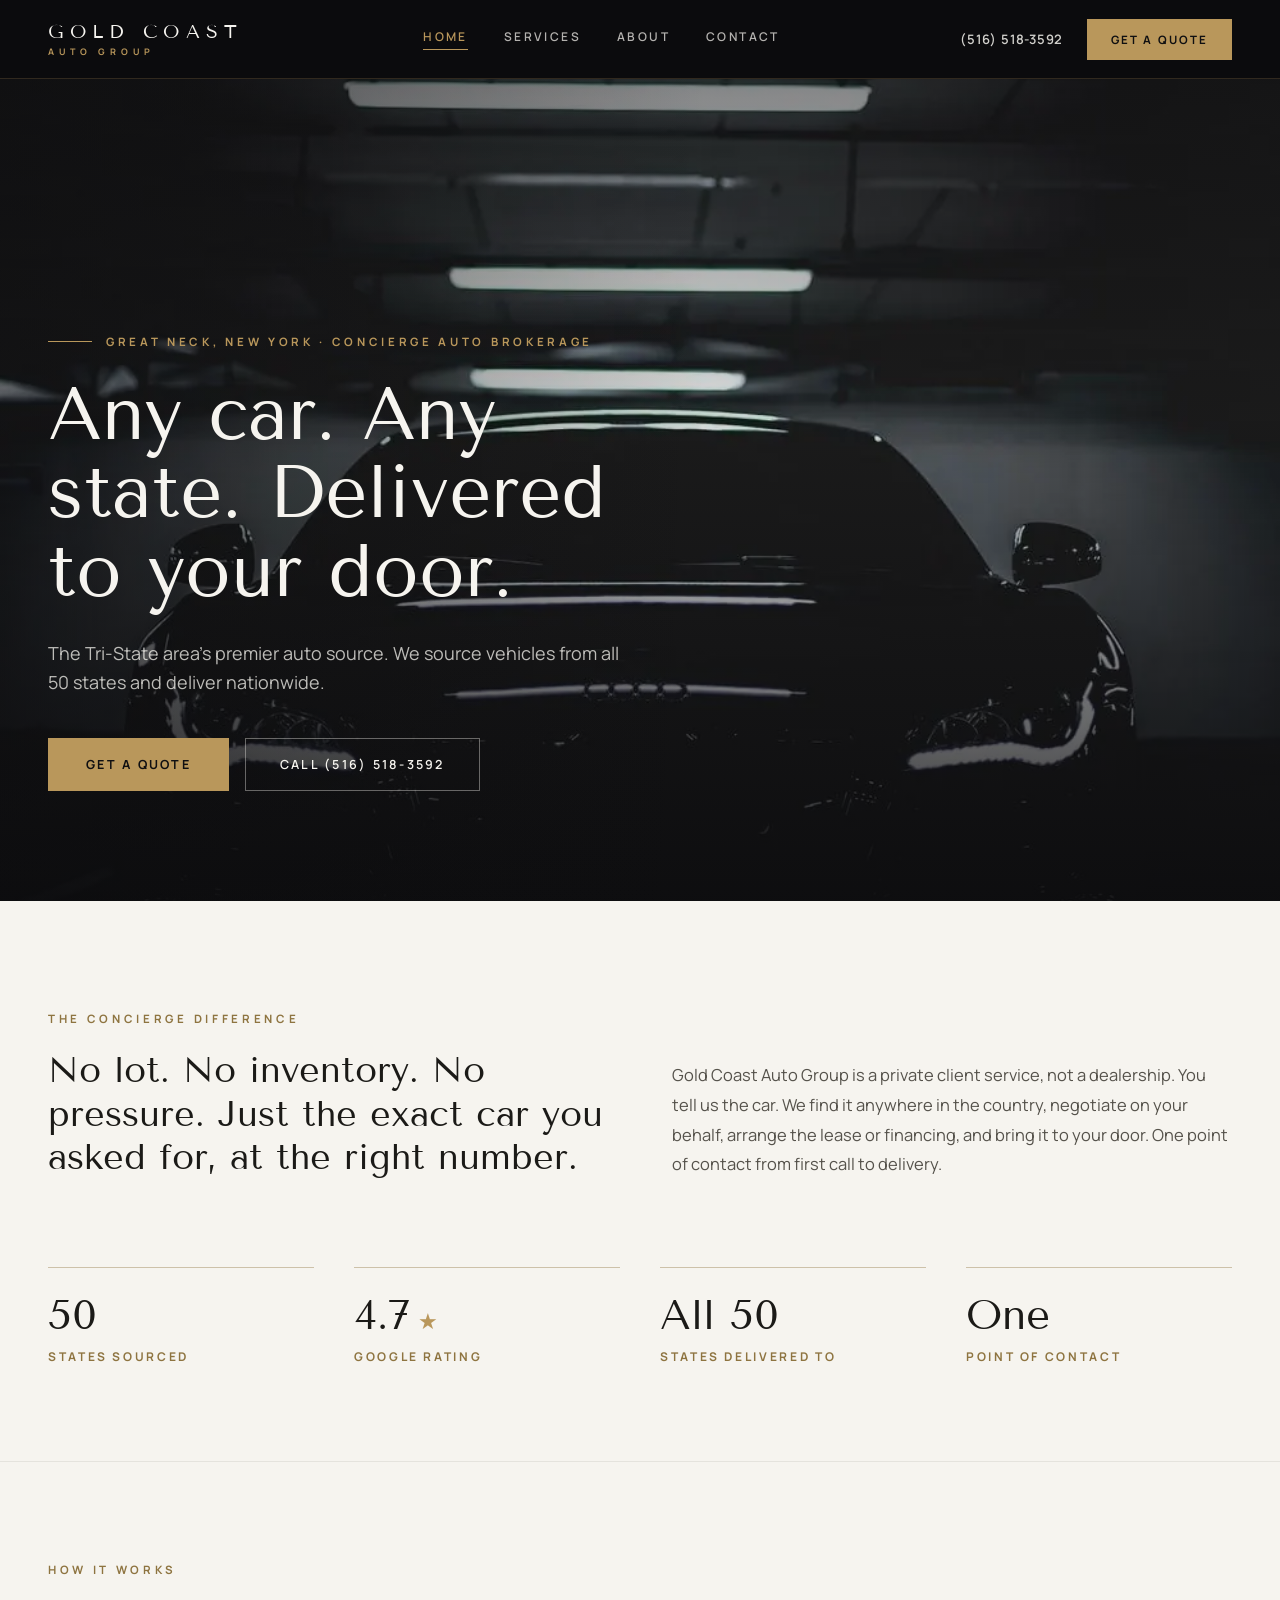
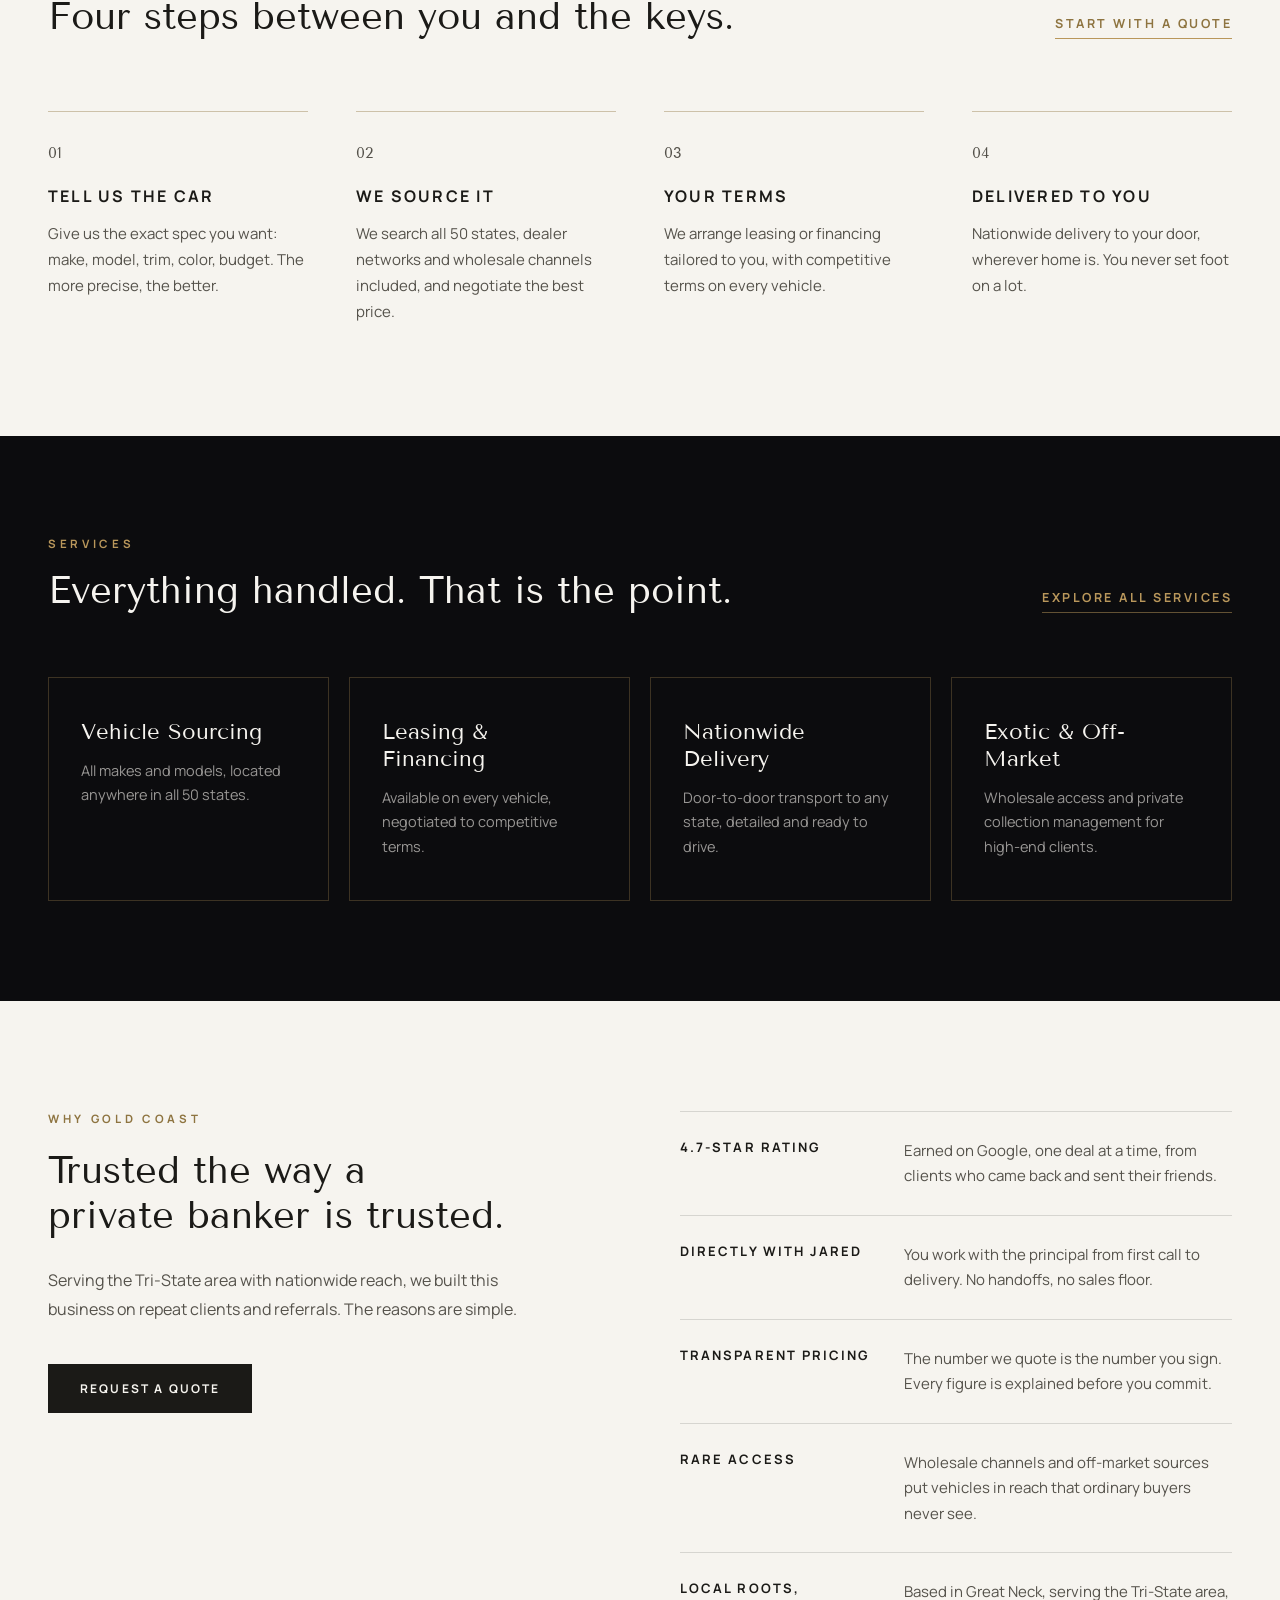
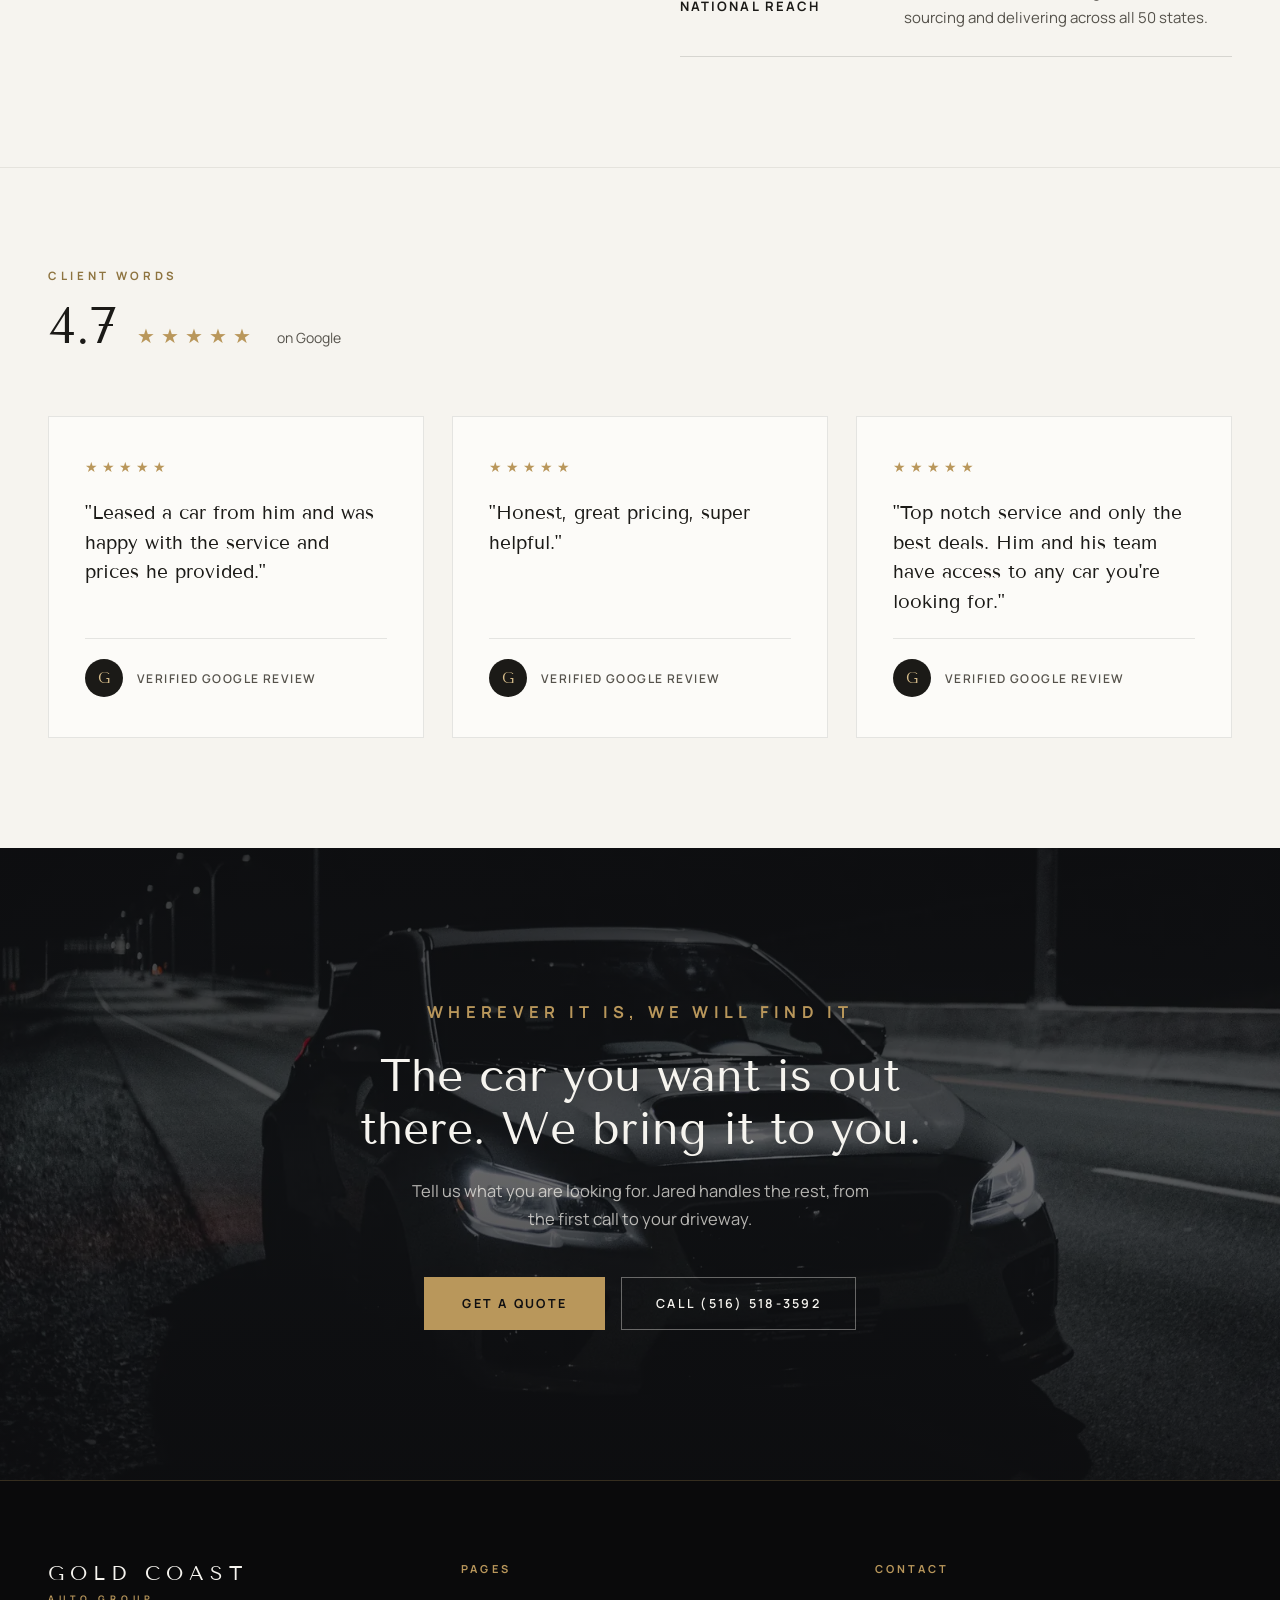
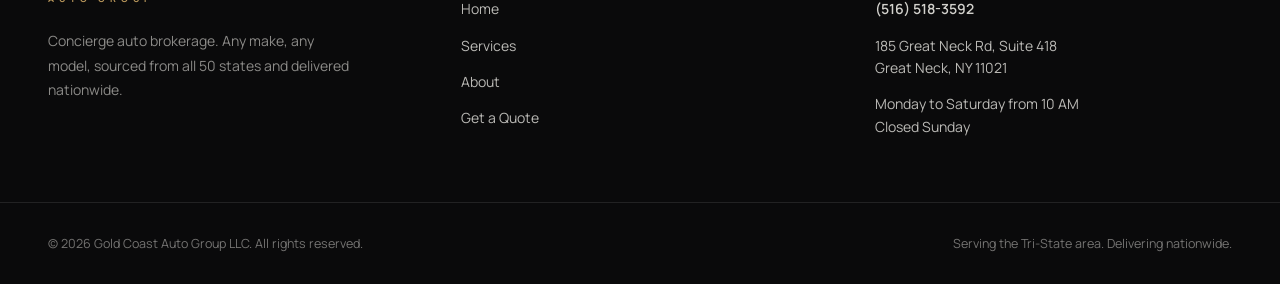
==== gold-coast-auto/index.html @ 28fbd380 "Add Gold Coast Auto Group website (static, four pages) Built from the Claude Design export: Home, Se" ====
<!DOCTYPE html>
<html lang="en">
<head>
<meta charset="utf-8">
<meta name="viewport" content="width=device-width, initial-scale=1">
<title>Gold Coast Auto Group | Concierge Auto Brokerage, Great Neck NY</title>
<meta name="description" content="Any car, any state, delivered to your door. Gold Coast Auto Group sources vehicles from all 50 states, arranges leasing or financing, and delivers nationwide. Based in Great Neck, NY.">
<link rel="canonical" href="https://goldcoastautogroup.com/">
<meta property="og:type" content="website">
<meta property="og:title" content="Gold Coast Auto Group | Concierge Auto Brokerage">
<meta property="og:description" content="Any car. Any state. Delivered to your door. Concierge auto brokerage based in Great Neck, NY.">
<meta property="og:image" content="https://goldcoastautogroup.com/images/og.jpg">
<meta name="theme-color" content="#0C0C0E">
<link rel="icon" href="favicon.svg" type="image/svg+xml">
<link rel="preconnect" href="https://fonts.googleapis.com">
<link rel="preconnect" href="https://fonts.gstatic.com" crossorigin>
<link href="https://fonts.googleapis.com/css2?family=Tenor+Sans&family=Manrope:wght@400;500;600;700;800&display=swap" rel="stylesheet">
<link rel="stylesheet" href="css/site.css">
<script type="application/ld+json">
{
  "@context": "https://schema.org",
  "@type": "AutoDealer",
  "name": "Gold Coast Auto Group",
  "description": "Concierge auto brokerage. Any make, any model, sourced from all 50 states and delivered nationwide.",
  "url": "https://goldcoastautogroup.com/",
  "telephone": "+1-516-518-3592",
  "address": { "@type": "PostalAddress", "streetAddress": "185 Great Neck Rd, Suite 418", "addressLocality": "Great Neck", "addressRegion": "NY", "postalCode": "11021", "addressCountry": "US" },
  "openingHoursSpecification": [{ "@type": "OpeningHoursSpecification", "dayOfWeek": ["Monday","Tuesday","Wednesday","Thursday","Friday","Saturday"], "opens": "10:00", "closes": "18:00" }],
  "areaServed": "United States",
  "founder": { "@type": "Person", "name": "Jared Hakimian", "jobTitle": "President" }
}
</script>
</head>
<body>

<header class="site-header">
  <div class="wrap">
    <a href="index.html" class="brand" aria-label="Gold Coast Auto Group, home">
      <span class="brand-name">GOLD COAST</span>
      <span class="brand-sub">AUTO GROUP</span>
    </a>
    <nav class="nav" aria-label="Main">
      <a href="index.html" aria-current="page">Home</a>
      <a href="services.html">Services</a>
      <a href="about.html">About</a>
      <a href="contact.html">Contact</a>
      <a href="tel:+15165183592" class="nav-extra">Call (516) 518-3592</a>
      <a href="contact.html#quote" class="nav-extra">Get a Quote</a>
    </nav>
    <div class="header-cta">
      <a href="tel:+15165183592" class="header-phone">(516) 518-3592</a>
      <a href="contact.html#quote" class="header-btn">Get a Quote</a>
      <button class="menu-btn" aria-label="Menu" aria-expanded="false"><span></span></button>
    </div>
  </div>
</header>

<main>

<section class="hero">
  <picture>
    <source type="image/webp" srcset="images/hero-audi-1600.webp">
    <img class="hero-img" src="images/hero-audi-1600.jpg" alt="Black Audi in a dark garage" fetchpriority="high">
  </picture>
  <div class="hero-shade-v"></div>
  <div class="hero-shade-h"></div>
  <div class="wrap">
    <div class="eyebrow-rule"><span>Great Neck, New York<span class="sm-hide"> · Concierge Auto Brokerage</span></span></div>
    <h1>Any car. Any state. Delivered to your door.</h1>
    <p>The Tri-State area's premier auto source. We source vehicles from all 50 states and deliver nationwide.</p>
    <div class="btn-row">
      <a href="contact.html#quote" class="btn btn-gold">Get a Quote</a>
      <a href="tel:+15165183592" class="btn btn-ghost">Call (516) 518-3592</a>
    </div>
  </div>
</section>

<section class="section-cream intro">
  <div class="wrap">
    <div class="intro-grid">
      <div>
        <p class="eyebrow on-cream">The Concierge Difference</p>
        <h2>No lot. No inventory. No pressure. Just the exact car you asked for, at the right number.</h2>
      </div>
      <p class="lead">Gold Coast Auto Group is a private client service, not a dealership. You tell us the car. We find it anywhere in the country, negotiate on your behalf, arrange the lease or financing, and bring it to your door. One point of contact from first call to delivery.</p>
    </div>
    <div class="stats">
      <div class="stat"><p class="stat-n">50</p><p class="stat-l">States Sourced</p></div>
      <div class="stat"><p class="stat-n">4.7<span class="star"> ★</span></p><p class="stat-l">Google Rating</p></div>
      <div class="stat"><p class="stat-n">All 50</p><p class="stat-l">States Delivered To</p></div>
      <div class="stat"><p class="stat-n">One</p><p class="stat-l">Point of Contact</p></div>
    </div>
  </div>
</section>

<section class="section-cream how">
  <div class="wrap">
    <div class="sec-head">
      <div>
        <p class="eyebrow on-cream">How It Works</p>
        <h2 class="h2 on-cream">Four steps between you and the keys.</h2>
      </div>
      <a href="contact.html#quote" class="link-line on-cream">Start with a quote</a>
    </div>
    <div class="steps">
      <div class="step"><p class="step-n">01</p><h3>Tell us the car</h3><p>Give us the exact spec you want: make, model, trim, color, budget. The more precise, the better.</p></div>
      <div class="step"><p class="step-n">02</p><h3>We source it</h3><p>We search all 50 states, dealer networks and wholesale channels included, and negotiate the best price.</p></div>
      <div class="step"><p class="step-n">03</p><h3>Your terms</h3><p>We arrange leasing or financing tailored to you, with competitive terms on every vehicle.</p></div>
      <div class="step"><p class="step-n">04</p><h3>Delivered to you</h3><p>Nationwide delivery to your door, wherever home is. You never set foot on a lot.</p></div>
    </div>
  </div>
</section>

<section class="section-dark strip">
  <div class="wrap">
    <div class="sec-head">
      <div>
        <p class="eyebrow on-dark">Services</p>
        <h2 class="h2 on-dark">Everything handled. That is the point.</h2>
      </div>
      <a href="services.html" class="link-line on-dark">Explore all services</a>
    </div>
    <div class="strip-grid">
      <a href="services.html#sourcing" class="strip-card"><h3>Vehicle Sourcing</h3><p>All makes and models, located anywhere in all 50 states.</p></a>
      <a href="services.html#financing" class="strip-card"><h3>Leasing &amp; Financing</h3><p>Available on every vehicle, negotiated to competitive terms.</p></a>
      <a href="services.html#delivery" class="strip-card"><h3>Nationwide Delivery</h3><p>Door-to-door transport to any state, detailed and ready to drive.</p></a>
      <a href="services.html#exotic" class="strip-card"><h3>Exotic &amp; Off-Market</h3><p>Wholesale access and private collection management for high-end clients.</p></a>
    </div>
  </div>
</section>

<section class="section-cream why">
  <div class="wrap">
    <div class="why-grid">
      <div>
        <p class="eyebrow on-cream">Why Gold Coast</p>
        <h2>Trusted the way a private banker is trusted.</h2>
        <p class="lead">Serving the Tri-State area with nationwide reach, we built this business on repeat clients and referrals. The reasons are simple.</p>
        <a href="contact.html#quote" class="btn btn-ink">Request a Quote</a>
      </div>
      <div>
        <div class="why-row"><h3>4.7-Star Rating</h3><p>Earned on Google, one deal at a time, from clients who came back and sent their friends.</p></div>
        <div class="why-row"><h3>Directly with Jared</h3><p>You work with the principal from first call to delivery. No handoffs, no sales floor.</p></div>
        <div class="why-row"><h3>Transparent Pricing</h3><p>The number we quote is the number you sign. Every figure is explained before you commit.</p></div>
        <div class="why-row"><h3>Rare Access</h3><p>Wholesale channels and off-market sources put vehicles in reach that ordinary buyers never see.</p></div>
        <div class="why-row"><h3>Local Roots, National Reach</h3><p>Based in Great Neck, serving the Tri-State area, sourcing and delivering across all 50 states.</p></div>
      </div>
    </div>
  </div>
</section>

<section class="section-cream reviews">
  <div class="wrap">
    <div class="sec-head">
      <div>
        <p class="eyebrow on-cream">Client Words</p>
        <div class="rating">
          <h2>4.7</h2>
          <span class="stars" aria-label="4.7 out of 5 stars">★★★★<span class="part">★</span></span>
          <span class="on">on Google</span>
        </div>
      </div>
      <a href="#" class="link-line on-cream" data-google-reviews hidden>See our Google reviews</a>
    </div>
    <div class="review-grid">
      <div class="review"><span class="stars">★★★★★</span><blockquote>"Leased a car from him and was happy with the service and prices he provided."</blockquote><div class="review-by"><span class="review-g">G</span><span class="review-src">Verified Google review</span></div></div>
      <div class="review"><span class="stars">★★★★★</span><blockquote>"Honest, great pricing, super helpful."</blockquote><div class="review-by"><span class="review-g">G</span><span class="review-src">Verified Google review</span></div></div>
      <div class="review"><span class="stars">★★★★★</span><blockquote>"Top notch service and only the best deals. Him and his team have access to any car you're looking for."</blockquote><div class="review-by"><span class="review-g">G</span><span class="review-src">Verified Google review</span></div></div>
    </div>
  </div>
</section>

<section class="cta-band">
  <picture>
    <source type="image/webp" media="(max-width: 760px)" srcset="images/highway-night-900.webp">
    <source type="image/webp" srcset="images/highway-night-1600.webp">
    <img src="images/highway-night-1600.jpg" alt="" loading="lazy" style="object-position:center 58%">
  </picture>
  <div class="shade"></div>
  <div class="wrap">
    <p class="eyebrow on-dark">Wherever It Is, We Will Find It</p>
    <h2>The car you want is out there. We bring it to you.</h2>
    <p>Tell us what you are looking for. Jared handles the rest, from the first call to your driveway.</p>
    <div class="btn-row">
      <a href="contact.html#quote" class="btn btn-gold">Get a Quote</a>
      <a href="tel:+15165183592" class="btn btn-ghost">Call (516) 518-3592</a>
    </div>
  </div>
</section>

</main>

<footer class="site-footer">
  <div class="wrap footer-grid">
    <div class="footer-brand">
      <p class="brand-name">GOLD COAST</p>
      <p class="brand-sub">AUTO GROUP</p>
      <p class="blurb">Concierge auto brokerage. Any make, any model, sourced from all 50 states and delivered nationwide.</p>
    </div>
    <div>
      <p class="footer-h">Pages</p>
      <div class="footer-col"><a href="index.html">Home</a><a href="services.html">Services</a><a href="about.html">About</a><a href="contact.html">Get a Quote</a></div>
    </div>
    <div>
      <p class="footer-h">Contact</p>
      <div class="footer-col">
        <a href="tel:+15165183592" class="phone">(516) 518-3592</a>
        <span>185 Great Neck Rd, Suite 418<br>Great Neck, NY 11021</span>
        <span>Monday to Saturday from 10 AM<br>Closed Sunday</span>
      </div>
    </div>
    <div data-social-col hidden>
      <p class="footer-h">Follow</p>
      <div class="social">
        <a href="#" data-instagram aria-label="Instagram"><svg width="17" height="17" viewBox="0 0 24 24" fill="none" stroke="currentColor" stroke-width="1.6"><rect x="3" y="3" width="18" height="18" rx="5"></rect><circle cx="12" cy="12" r="4.2"></circle><circle cx="17.4" cy="6.6" r="1.1" fill="currentColor" stroke="none"></circle></svg></a>
        <a href="#" data-facebook aria-label="Facebook">f</a>
      </div>
    </div>
  </div>
  <div class="wrap footer-bottom">
    <span>© 2026 Gold Coast Auto Group LLC. All rights reserved.</span>
    <span>Serving the Tri-State area. Delivering nationwide.</span>
  </div>
</footer>

<script src="js/site.js"></script>
</body>
</html>
---- gold-coast-auto/css/site.css ----
/* Gold Coast Auto Group — shared styles
   Values are copied from the Claude Design export; mobile rules are additions. */

:root {
  --bg: #0C0C0E;
  --bg-2: #101013;
  --bg-footer: #0A0A0B;
  --bg-card-dark: #141418;
  --cream: #F6F4EF;
  --card: #FCFBF8;
  --ink: #1B1A17;
  --muted: #55524B;
  --gold: #B9975B;
  --gold-light: #D6BC8A;
  --gold-dark: #8E7440;
  --gold-hover: #C9AA6E;
  --btn-ink: #0F0F11;
  --serif: 'Tenor Sans', serif;
  --sans: 'Manrope', sans-serif;
  --gutter: 48px;
  --header-h: 78px;
}

html, body { margin: 0; padding: 0; background: var(--bg); }
body { font-family: var(--sans); color: var(--ink); -webkit-font-smoothing: antialiased; }
a { color: var(--gold); text-decoration: none; }
a:hover { color: var(--gold-light); }
::selection { background: var(--gold); color: var(--bg); }
img { display: block; }
h1, h2, h3, p { margin: 0; }
.serif { font-family: var(--serif); font-weight: 400; }

.wrap { max-width: 1400px; margin: 0 auto; padding-left: var(--gutter); padding-right: var(--gutter); }

/* ---------- Buttons ---------- */
.btn { display: inline-block; font-size: 12.5px; font-weight: 700; letter-spacing: 0.18em; text-transform: uppercase; padding: 18px 38px; transition: background .2s, color .2s, border-color .2s; }
.btn-gold { background: var(--gold); color: var(--btn-ink); }
.btn-gold:hover { background: var(--gold-hover); color: var(--btn-ink); }
.btn-ghost { border: 1px solid rgba(246,244,239,0.38); color: var(--cream); font-weight: 600; padding: 17px 34px; }
.btn-ghost:hover { border-color: var(--gold); color: var(--gold-light); }
.btn-ink { background: var(--ink); color: var(--cream); font-size: 12px; padding: 16px 32px; }
.btn-ink:hover { background: var(--gold); color: var(--btn-ink); }
.btn-ghost-dark { border: 1px solid rgba(27,26,23,0.3); color: var(--ink); font-weight: 600; font-size: 12px; padding: 15px 28px; }
.btn-ghost-dark:hover { border-color: var(--gold); color: var(--gold-dark); }
.btn-row { display: flex; gap: 16px; flex-wrap: wrap; align-items: center; }

.link-line { font-size: 12.5px; font-weight: 700; letter-spacing: 0.2em; text-transform: uppercase; padding-bottom: 6px; border-bottom: 1px solid var(--gold); }
.link-line.on-cream { color: var(--gold-dark); }
.link-line.on-cream:hover { color: var(--gold); }
.link-line.on-dark { color: var(--gold); border-bottom-color: rgba(185,151,91,0.5); }
.link-line.on-dark:hover { color: var(--gold-light); }

.eyebrow { font-size: 11.5px; font-weight: 700; letter-spacing: 0.32em; text-transform: uppercase; margin: 0 0 18px; }
.eyebrow.on-cream { color: var(--gold-dark); }
.eyebrow.on-dark { color: var(--gold); }
.eyebrow-rule { display: flex; align-items: center; gap: 14px; }
.eyebrow-rule::before { content: ""; display: inline-block; flex-shrink: 0; width: 44px; height: 1px; background: var(--gold); }

/* ---------- Header ---------- */
.site-header { position: sticky; top: 0; z-index: 50; background: rgba(12,12,14,0.82); backdrop-filter: blur(14px); -webkit-backdrop-filter: blur(14px); border-bottom: 1px solid rgba(185,151,91,0.22); }
.site-header .wrap { padding-top: 14px; padding-bottom: 14px; min-height: 50px; display: flex; align-items: center; justify-content: space-between; gap: 32px; flex-wrap: wrap; }
.brand { display: flex; flex-direction: column; line-height: 1; }
.brand-name { font-family: var(--serif); font-size: 19px; letter-spacing: 0.32em; color: var(--cream); }
.brand-sub { font-size: 9px; letter-spacing: 0.54em; color: var(--gold); margin-top: 6px; font-weight: 700; }
.nav { display: flex; gap: 36px; align-items: center; }
.nav a { font-size: 12px; font-weight: 600; letter-spacing: 0.2em; text-transform: uppercase; color: rgba(246,244,239,0.72); padding-bottom: 4px; border-bottom: 1px solid transparent; }
.nav a:hover { color: var(--cream); }
.nav a[aria-current="page"] { color: var(--gold); border-bottom-color: var(--gold); }
.header-cta { display: flex; gap: 24px; align-items: center; }
.header-phone { font-size: 13px; font-weight: 600; letter-spacing: 0.06em; color: rgba(246,244,239,0.85); }
.header-phone:hover { color: var(--gold-light); }
.header-btn { background: var(--gold); color: var(--btn-ink); font-size: 11.5px; font-weight: 700; letter-spacing: 0.18em; text-transform: uppercase; padding: 13px 24px; }
.header-btn:hover { background: var(--gold-hover); color: var(--btn-ink); }
.menu-btn { display: none; background: none; border: 1px solid rgba(246,244,239,0.3); color: var(--cream); width: 44px; height: 44px; padding: 0; cursor: pointer; align-items: center; justify-content: center; }
.menu-btn span { display: block; width: 18px; height: 1px; background: var(--cream); position: relative; }
.menu-btn span::before, .menu-btn span::after { content: ""; position: absolute; left: 0; width: 18px; height: 1px; background: var(--cream); transition: transform .2s; }
.menu-btn span::before { top: -6px; }
.menu-btn span::after { top: 6px; }
.site-header.open .menu-btn span { background: transparent; }
.site-header.open .menu-btn span::before { transform: translateY(6px) rotate(45deg); }
.site-header.open .menu-btn span::after { transform: translateY(-6px) rotate(-45deg); }

/* ---------- Page headers (inner pages) ---------- */
.page-head { background: var(--bg); border-bottom: 1px solid rgba(185,151,91,0.2); }
.page-head .wrap { padding-top: 110px; padding-bottom: 90px; }
.page-head .eyebrow-rule { margin-bottom: 26px; }
.page-head .eyebrow-rule span { font-size: 11.5px; font-weight: 700; letter-spacing: 0.32em; text-transform: uppercase; color: var(--gold); }
.page-head h1 { font-family: var(--serif); font-weight: 400; font-size: clamp(44px,4.6vw,72px); line-height: 1.08; color: var(--cream); margin: 0 0 26px; max-width: 18ch; text-wrap: balance; }
.page-head p { font-size: 17px; line-height: 1.7; color: rgba(246,244,239,0.72); max-width: 56ch; }

/* ---------- Section helpers ---------- */
.section-cream { background: var(--cream); }
.section-dark { background: var(--bg); }
.section-cream + .section-cream { border-top: 1px solid rgba(27,26,23,0.08); }
.sec-head { display: flex; justify-content: space-between; align-items: flex-end; gap: 32px; flex-wrap: wrap; }
.h2 { font-family: var(--serif); font-weight: 400; font-size: clamp(34px,3vw,48px); line-height: 1.15; }
.h2.on-cream { color: var(--ink); }
.h2.on-dark { color: var(--cream); }
.rule-top { border-top: 1px solid rgba(142,116,64,0.4); }

/* ---------- Home: hero ---------- */
@keyframes heroDrift { from { transform: scale(1); } to { transform: scale(1.07); } }
.hero { position: relative; height: calc(100vh - var(--header-h)); min-height: 640px; background: var(--bg-2); overflow: hidden; display: flex; align-items: flex-end; }
.hero-img { position: absolute; inset: 0; width: 100%; height: 100%; object-fit: cover; object-position: center 62%; animation: heroDrift 22s ease-in-out infinite alternate; }
.hero-shade-v { position: absolute; inset: 0; background: linear-gradient(180deg, rgba(12,12,14,0.5) 0%, rgba(12,12,14,0.15) 42%, rgba(12,12,14,0.9) 100%); }
.hero-shade-h { position: absolute; inset: 0; background: linear-gradient(90deg, rgba(12,12,14,0.55) 0%, rgba(12,12,14,0) 55%); }
.hero .wrap { position: relative; width: 100%; padding-bottom: 110px; }
.hero .eyebrow-rule { margin-bottom: 26px; }
.hero .eyebrow-rule span { font-size: 11.5px; font-weight: 700; letter-spacing: 0.32em; text-transform: uppercase; color: var(--gold); }
.hero h1 { font-family: var(--serif); font-weight: 400; font-size: clamp(52px,5.8vw,92px); line-height: 1.06; color: var(--cream); margin: 0 0 28px; max-width: 16ch; text-wrap: balance; }
.hero p { font-size: 18px; line-height: 1.65; color: rgba(246,244,239,0.75); max-width: 52ch; margin: 0 0 40px; }
@media (prefers-reduced-motion: reduce) { .hero-img { animation: none; } }

/* ---------- Home: intro ---------- */
.intro .wrap { padding-top: 110px; padding-bottom: 96px; }
.intro-grid { display: grid; grid-template-columns: repeat(auto-fit, minmax(380px, 1fr)); gap: 64px; align-items: start; }
.intro-grid .eyebrow { margin-bottom: 22px; }
.intro-grid h2 { font-family: var(--serif); font-weight: 400; font-size: clamp(32px,2.8vw,44px); line-height: 1.22; color: var(--ink); text-wrap: balance; }
.intro-grid p.lead { font-size: 16.5px; line-height: 1.8; color: var(--muted); max-width: 56ch; align-self: end; }
.stats { display: grid; grid-template-columns: repeat(auto-fit, minmax(220px, 1fr)); gap: 40px; margin-top: 88px; }
.stat { border-top: 1px solid rgba(142,116,64,0.4); padding-top: 22px; }
.stat-n { font-family: var(--serif); font-size: 42px; color: var(--ink); margin: 0 0 8px; }
.stat-n .star { font-size: 22px; color: var(--gold); }
.stat-l { font-size: 12px; font-weight: 700; letter-spacing: 0.22em; text-transform: uppercase; color: var(--gold-dark); }

/* ---------- Home: how it works ---------- */
.how .wrap { padding-top: 100px; padding-bottom: 110px; }
.how .sec-head { margin-bottom: 72px; }
.steps { display: grid; grid-template-columns: repeat(auto-fit, minmax(250px, 1fr)); gap: 48px; }
.step { border-top: 1px solid rgba(142,116,64,0.4); padding-top: 28px; }
.step-n { font-family: var(--serif); font-size: 56px; color: var(--gold); margin: 0 0 18px; line-height: 1; }
.step h3 { font-size: 16px; font-weight: 700; letter-spacing: 0.14em; text-transform: uppercase; color: var(--ink); margin: 0 0 14px; }
.step p { font-size: 15px; line-height: 1.75; color: var(--muted); }

/* ---------- Home: services strip ---------- */
.strip .wrap { padding-top: 100px; padding-bottom: 100px; }
.strip .sec-head { margin-bottom: 64px; }
.strip-grid { display: grid; grid-template-columns: repeat(auto-fit, minmax(260px, 1fr)); gap: 20px; }
.strip-card { background: var(--bg); border: 1px solid rgba(185,151,91,0.28); padding: 40px 32px; display: block; transition: background .2s, border-color .2s; }
.strip-card:hover { background: var(--bg-card-dark); border-color: rgba(185,151,91,0.5); }
.strip-card h3 { font-family: var(--serif); font-weight: 400; font-size: 22px; color: var(--cream); margin: 0 0 14px; }
.strip-card p { font-size: 14.5px; line-height: 1.7; color: rgba(246,244,239,0.6); }

/* ---------- Home: why ---------- */
.why .wrap { padding-top: 110px; padding-bottom: 110px; }
.why-grid { display: grid; grid-template-columns: repeat(auto-fit, minmax(380px, 1fr)); gap: 80px; align-items: start; }
.why-grid .eyebrow { margin-bottom: 22px; }
.why-grid h2 { font-family: var(--serif); font-weight: 400; font-size: clamp(34px,3vw,48px); line-height: 1.18; color: var(--ink); margin: 0 0 28px; text-wrap: balance; }
.why-grid p.lead { font-size: 16px; line-height: 1.8; color: var(--muted); margin: 0 0 40px; max-width: 50ch; }
.why-row { border-top: 1px solid rgba(27,26,23,0.14); padding: 26px 0; display: grid; grid-template-columns: 200px 1fr; gap: 24px; }
.why-row:last-child { border-bottom: 1px solid rgba(27,26,23,0.14); }
.why-row h3 { font-size: 13px; font-weight: 700; letter-spacing: 0.16em; text-transform: uppercase; color: var(--ink); }
.why-row p { font-size: 15px; line-height: 1.7; color: var(--muted); }

/* ---------- Home: testimonials ---------- */
.reviews .wrap { padding-top: 100px; padding-bottom: 110px; }
.reviews .sec-head { margin-bottom: 64px; }
.rating { display: flex; align-items: baseline; gap: 20px; flex-wrap: wrap; }
.rating h2 { font-family: var(--serif); font-weight: 400; font-size: clamp(48px,4vw,64px); line-height: 1; color: var(--ink); }
.rating .stars { font-size: 20px; letter-spacing: 6px; color: var(--gold); }
.rating .stars .part { background: linear-gradient(90deg, var(--gold) 70%, rgba(27,26,23,0.18) 70%); -webkit-background-clip: text; background-clip: text; color: transparent; }
.rating .on { font-size: 14px; color: var(--muted); }
.review-grid { display: grid; grid-template-columns: repeat(auto-fit, minmax(300px, 1fr)); gap: 28px; }
.review { background: var(--card); border: 1px solid rgba(27,26,23,0.1); padding: 40px 36px; display: flex; flex-direction: column; gap: 22px; }
.review .stars { font-size: 14px; letter-spacing: 4px; color: var(--gold); }
.review blockquote { font-family: var(--serif); font-size: 19px; line-height: 1.55; color: var(--ink); margin: 0; flex: 1; }
.review-by { display: flex; align-items: center; gap: 14px; border-top: 1px solid rgba(27,26,23,0.1); padding-top: 20px; }
.review-g { width: 38px; height: 38px; border-radius: 50%; background: var(--ink); color: var(--gold-light); display: flex; align-items: center; justify-content: center; font-family: var(--serif); font-size: 15px; }
.review-src { font-size: 12px; font-weight: 600; letter-spacing: 0.12em; text-transform: uppercase; color: var(--muted); }

/* ---------- CTA band (photo) ---------- */
.cta-band { position: relative; background: var(--bg-2); overflow: hidden; }
.cta-band > picture img, .cta-band > img { position: absolute; inset: 0; width: 100%; height: 100%; object-fit: cover; }
.cta-band .shade { position: absolute; inset: 0; background: linear-gradient(180deg, rgba(12,12,14,0.82) 0%, rgba(12,12,14,0.62) 50%, rgba(12,12,14,0.86) 100%); }
.cta-band .wrap { position: relative; padding-top: 150px; padding-bottom: 150px; text-align: center; }
.cta-band .eyebrow { margin-bottom: 24px; }
.cta-band h2 { font-family: var(--serif); font-weight: 400; font-size: clamp(38px,3.6vw,58px); line-height: 1.14; color: var(--cream); margin: 0 auto 22px; max-width: 22ch; text-wrap: balance; }
.cta-band p { font-size: 16.5px; line-height: 1.7; color: rgba(246,244,239,0.72); margin: 0 auto 44px; max-width: 48ch; }
.cta-band .btn-row { justify-content: center; }

/* ---------- Plain CTA (dark, no photo) ---------- */
.cta-plain { background: var(--bg); border-top: 1px solid rgba(185,151,91,0.18); }
.cta-plain .wrap { padding-top: 120px; padding-bottom: 120px; text-align: center; }
.cta-plain h2 { font-family: var(--serif); font-weight: 400; font-size: clamp(36px,3.4vw,54px); line-height: 1.14; color: var(--cream); margin: 0 auto 20px; max-width: 22ch; text-wrap: balance; }
.cta-plain p { font-size: 16.5px; line-height: 1.7; color: rgba(246,244,239,0.72); margin: 0 auto 40px; max-width: 48ch; }
.cta-plain .btn-row { justify-content: center; }

/* ---------- Footer ---------- */
.site-footer { background: var(--bg-footer); border-top: 1px solid rgba(185,151,91,0.25); }
.footer-grid { padding-top: 80px; display: grid; grid-template-columns: repeat(auto-fit, minmax(240px, 1fr)); gap: 56px; }
.footer-brand .brand-name { font-size: 20px; letter-spacing: 0.3em; }
.footer-brand .brand-sub { margin: 7px 0 24px; }
.footer-brand p.blurb { font-size: 14px; line-height: 1.75; color: rgba(246,244,239,0.55); max-width: 34ch; }
.footer-h { font-size: 11px; font-weight: 700; letter-spacing: 0.28em; text-transform: uppercase; color: var(--gold); margin: 0 0 22px; }
.footer-col { display: flex; flex-direction: column; gap: 14px; font-size: 14px; line-height: 1.6; color: rgba(246,244,239,0.75); }
.footer-col a { color: rgba(246,244,239,0.75); }
.footer-col a:hover { color: var(--gold-light); }
.footer-col a.phone { color: rgba(246,244,239,0.85); font-weight: 600; }
.social { display: flex; gap: 14px; }
.social a { width: 42px; height: 42px; border-radius: 50%; border: 1px solid rgba(246,244,239,0.28); display: flex; align-items: center; justify-content: center; font-family: var(--serif); font-size: 17px; color: var(--gold-light); }
.social a:hover { border-color: var(--gold); }
.social[hidden] { display: none; }
.footer-bottom { margin-top: 64px; padding-top: 32px; padding-bottom: 32px; border-top: 1px solid rgba(246,244,239,0.1); display: flex; justify-content: space-between; gap: 24px; flex-wrap: wrap; font-size: 12.5px; color: rgba(246,244,239,0.45); }

/* ---------- Services ---------- */
.svc-grid-sec .wrap { padding-top: 100px; padding-bottom: 100px; }
.svc-grid { display: grid; grid-template-columns: repeat(2, minmax(0, 1fr)); gap: 28px; }
.svc { background: var(--card); border: 1px solid rgba(27,26,23,0.1); border-top: 2px solid var(--gold); padding: 52px 48px; display: flex; flex-direction: column; scroll-margin-top: 90px; }
.svc .n { font-size: 11px; font-weight: 700; letter-spacing: 0.3em; text-transform: uppercase; color: var(--gold-dark); margin: 0 0 20px; }
.svc h2 { font-family: var(--serif); font-weight: 400; font-size: 30px; color: var(--ink); margin: 0 0 20px; }
.svc p { font-size: 15.5px; line-height: 1.8; color: var(--muted); margin: 0 0 28px; flex: 1; }
.svc .link-line { align-self: flex-start; font-size: 12px; padding-bottom: 5px; }
.feature { background: var(--bg); display: grid; grid-template-columns: repeat(auto-fit, minmax(480px, 1fr)); align-items: stretch; }
.feature-text { padding: 120px 72px 120px max(var(--gutter), calc((100vw - 1400px) / 2 + 48px)); display: flex; flex-direction: column; justify-content: center; }
.feature .eyebrow { margin-bottom: 22px; }
.feature h2 { font-family: var(--serif); font-weight: 400; font-size: clamp(34px,3vw,50px); line-height: 1.15; color: var(--cream); margin: 0 0 26px; max-width: 16ch; }
.feature p { font-size: 16px; line-height: 1.8; color: rgba(246,244,239,0.68); margin: 0 0 20px; max-width: 52ch; }
.feature .btn-row { margin-top: 22px; }
.feature .btn { font-size: 12px; padding: 16px 32px; }
.feature .btn-ghost { padding: 15px 30px; }
.feature-img { position: relative; min-height: 560px; }
.feature-img img { position: absolute; inset: 0; width: 100%; height: 100%; object-fit: cover; object-position: center 68%; }
.feature-img .shade { position: absolute; inset: 0; background: linear-gradient(90deg, var(--bg) 0%, rgba(12,12,14,0) 40%); }

/* ---------- About ---------- */
.profile .wrap { padding-top: 110px; padding-bottom: 110px; display: grid; grid-template-columns: repeat(auto-fit, minmax(400px, 1fr)); gap: 88px; align-items: center; }
.profile-card { max-width: 520px; width: 100%; justify-self: center; }
.headshot { aspect-ratio: 4 / 5; position: relative; background: linear-gradient(160deg, #15151A, #26241F); border: 1px solid rgba(185,151,91,0.3); display: flex; align-items: center; justify-content: center; overflow: hidden; }
.headshot img { width: 100%; height: 100%; object-fit: cover; }
.headshot .initials { font-family: var(--serif); font-size: 84px; letter-spacing: 0.18em; color: var(--gold); padding-left: 0.18em; }
.profile-name { display: flex; justify-content: space-between; align-items: baseline; border-top: 1px solid rgba(142,116,64,0.4); margin-top: 20px; padding-top: 16px; }
.profile-name .n { font-family: var(--serif); font-size: 18px; color: var(--ink); }
.profile-name .t { font-size: 11px; font-weight: 700; letter-spacing: 0.24em; text-transform: uppercase; color: var(--gold-dark); }
.profile-text .eyebrow { margin-bottom: 22px; }
.profile-text h2 { font-family: var(--serif); font-weight: 400; font-size: clamp(30px,2.6vw,42px); line-height: 1.2; color: var(--ink); margin: 0 0 30px; text-wrap: balance; }
.profile-text p { font-size: 16.5px; line-height: 1.8; color: var(--muted); margin: 0 0 20px; max-width: 58ch; }
.profile-text .btn-row { margin-top: 36px; }
.profile-text .btn-ink { font-size: 12px; padding: 16px 32px; }
.reach { position: relative; background: var(--bg-2); overflow: hidden; }
.reach > picture img { position: absolute; inset: 0; width: 100%; height: 100%; object-fit: cover; object-position: center 55%; }
.reach .shade { position: absolute; inset: 0; background: linear-gradient(180deg, rgba(12,12,14,0.85) 0%, rgba(12,12,14,0.72) 100%); }
.reach .wrap { position: relative; padding-top: 120px; padding-bottom: 120px; }
.reach h2 { font-family: var(--serif); font-weight: 400; font-size: clamp(30px,2.8vw,46px); line-height: 1.2; color: var(--cream); margin: 0 0 64px; max-width: 26ch; text-wrap: balance; }
.reach-grid { display: grid; grid-template-columns: repeat(auto-fit, minmax(240px, 1fr)); gap: 48px; }
.reach-item { border-top: 1px solid rgba(185,151,91,0.45); padding-top: 22px; }
.reach-item .n { font-family: var(--serif); font-size: 40px; color: var(--gold-light); margin: 0 0 10px; }
.reach-item p { font-size: 13.5px; line-height: 1.65; color: rgba(246,244,239,0.65); }
.cta-cream { background: var(--cream); }
.cta-cream .wrap { padding-top: 110px; padding-bottom: 110px; text-align: center; }
.cta-cream h2 { font-family: var(--serif); font-weight: 400; font-size: clamp(34px,3.2vw,52px); line-height: 1.15; color: var(--ink); margin: 0 auto 22px; max-width: 22ch; text-wrap: balance; }
.cta-cream p { font-size: 16.5px; line-height: 1.7; color: var(--muted); margin: 0 auto 40px; max-width: 48ch; }
.cta-cream .btn-row { justify-content: center; }
.cta-cream .btn-ghost-dark { font-size: 12.5px; padding: 17px 34px; }

/* ---------- Contact ---------- */
.quote { scroll-margin-top: 70px; }
.quote .wrap { padding-top: 100px; padding-bottom: 100px; display: grid; grid-template-columns: repeat(auto-fit, minmax(420px, 1fr)); gap: 64px; align-items: start; }
.form-card { background: var(--card); border: 1px solid rgba(27,26,23,0.12); border-top: 2px solid var(--gold); padding: 56px; }
.form-card h2 { font-family: var(--serif); font-weight: 400; font-size: 30px; color: var(--ink); margin: 0 0 10px; }
.form-card .sub { font-size: 14.5px; line-height: 1.7; color: var(--muted); margin: 0 0 40px; }
.form { display: grid; grid-template-columns: repeat(auto-fit, minmax(220px, 1fr)); gap: 24px; }
.form .full { grid-column: 1 / -1; }
input, select, textarea { font-family: var(--sans); font-size: 15px; color: var(--ink); background: var(--card); border: 1px solid rgba(27,26,23,0.22); border-radius: 2px; padding: 14px 16px; width: 100%; box-sizing: border-box; }
input:focus, select:focus, textarea:focus { outline: none; border-color: var(--gold); box-shadow: 0 0 0 3px rgba(185,151,91,0.18); }
label { display: flex; flex-direction: column; gap: 9px; font-size: 11px; font-weight: 700; letter-spacing: 0.22em; text-transform: uppercase; color: var(--muted); }
textarea { resize: vertical; }
.form-foot { grid-column: 1 / -1; display: flex; align-items: center; gap: 24px; flex-wrap: wrap; margin-top: 8px; }
.form button { background: var(--gold); color: var(--btn-ink); border: 0; cursor: pointer; font-family: var(--sans); font-size: 12.5px; font-weight: 700; letter-spacing: 0.18em; text-transform: uppercase; padding: 18px 40px; transition: background .2s; }
.form button:hover { background: var(--gold-hover); }
.form button[disabled] { opacity: .6; cursor: progress; }
.form-foot .alt { font-size: 13px; color: var(--muted); }
.form-foot .alt a { color: var(--gold-dark); font-weight: 600; }
.form-foot .alt a:hover { color: var(--gold); }
.form-error { grid-column: 1 / -1; font-size: 14px; color: #9A3B2E; display: none; }
.hp { position: absolute; left: -9999px; width: 1px; height: 1px; overflow: hidden; }
.thanks { display: none; text-align: center; padding: 48px 24px; }
.thanks .check { width: 64px; height: 64px; border-radius: 50%; border: 1px solid var(--gold); color: var(--gold); font-size: 26px; display: flex; align-items: center; justify-content: center; margin: 0 auto 28px; }
.thanks h2 { font-size: 34px; margin-bottom: 16px; }
.thanks p { font-size: 16px; line-height: 1.7; color: var(--muted); margin: 0 0 32px; }
.thanks p.small { font-size: 13.5px; margin: 0; }
.thanks p a { color: var(--gold-dark); font-weight: 600; }
.quote.sent .form-wrap { display: none; }
.quote.sent .thanks { display: block; }
.contact-side { display: flex; flex-direction: column; }
.contact-row { border-top: 1px solid rgba(142,116,64,0.4); padding: 28px 0; }
.contact-row .footer-h { color: var(--gold-dark); margin-bottom: 14px; }
.contact-row .big { font-family: var(--serif); font-size: 32px; color: var(--ink); }
.contact-row .big:hover { color: var(--gold-dark); }
.contact-row .text-link { display: block; margin-top: 10px; font-size: 13px; font-weight: 600; letter-spacing: 0.08em; color: var(--gold-dark); }
.contact-row p { font-size: 16px; line-height: 1.7; color: var(--ink); }
.contact-row.last { padding-bottom: 36px; }
.map { height: 260px; border: 1px solid rgba(27,26,23,0.16); overflow: hidden; }
.map iframe { display: block; width: 100%; height: 260px; border: 0; }
.contact-side .social { margin-top: 32px; }
.contact-side .social a { color: var(--gold-dark); border-color: rgba(27,26,23,0.25); }
.contact-side .social a:hover { border-color: var(--gold); }

.nav .nav-extra { display: none; }
.sm-hide { }

/* ---------- Mobile ---------- */
@media (max-width: 1100px) {
  .nav { gap: 24px; }
  .header-phone { display: none; }
}
@media (max-width: 900px) {
  .site-header .wrap { flex-wrap: nowrap; }
  .menu-btn { display: flex; }
  .header-cta .header-btn { display: none; }
  .nav { display: none; position: absolute; top: 100%; left: 0; right: 0; flex-direction: column; align-items: stretch; gap: 0; background: rgba(12,12,14,0.97); border-bottom: 1px solid rgba(185,151,91,0.22); padding: 8px 0 16px; }
  .site-header.open .nav { display: flex; }
  .nav a { padding: 16px var(--gutter); border-bottom: 0; font-size: 13px; }
  .nav a[aria-current="page"] { border-left: 2px solid var(--gold); padding-left: calc(var(--gutter) - 2px); }
  .nav .nav-extra { display: block; color: var(--gold); }
  .sm-hide { display: none; }
  .quote .wrap { grid-template-columns: 1fr; gap: 56px; }
  .profile .wrap { grid-template-columns: 1fr; gap: 48px; }
  .profile-card { max-width: 420px; justify-self: start; }
  .feature { grid-template-columns: 1fr; }
  .feature-img { min-height: 420px; }
  .feature-img .shade { background: linear-gradient(180deg, var(--bg) 0%, rgba(12,12,14,0) 30%); }
}
@media (max-width: 760px) {
  :root { --gutter: 24px; --header-h: 70px; }
  .hero { min-height: 560px; }
  .hero .wrap { padding-bottom: 64px; }
  .hero h1 { font-size: clamp(40px, 11vw, 56px); }
  .hero p { font-size: 16px; }
  .btn, .btn-ghost { padding: 16px 26px; }
  .page-head .wrap { padding-top: 64px; padding-bottom: 48px; }
  .intro .wrap, .how .wrap, .strip .wrap, .why .wrap, .reviews .wrap, .svc-grid-sec .wrap, .profile .wrap, .quote .wrap { padding-top: 64px; padding-bottom: 64px; }
  .feature .wrap, .reach .wrap, .cta-band .wrap, .cta-plain .wrap { padding-top: 80px; padding-bottom: 80px; }
  .intro-grid, .why-grid, .svc-grid, .quote .wrap, .profile .wrap { grid-template-columns: 1fr; gap: 40px; }
  .feature-text { padding: 72px var(--gutter); }
  .form-card { padding: 32px 24px; }
  .svc { padding: 36px 28px; }
  .reach h2 { margin-bottom: 40px; }
  .stats { margin-top: 56px; gap: 28px; grid-template-columns: 1fr 1fr; }
  .why-row { grid-template-columns: 1fr; gap: 10px; }
  .form { grid-template-columns: 1fr; }
  .footer-grid { padding-top: 56px; gap: 40px; }
  .footer-bottom { margin-top: 48px; flex-direction: column; gap: 8px; }
}
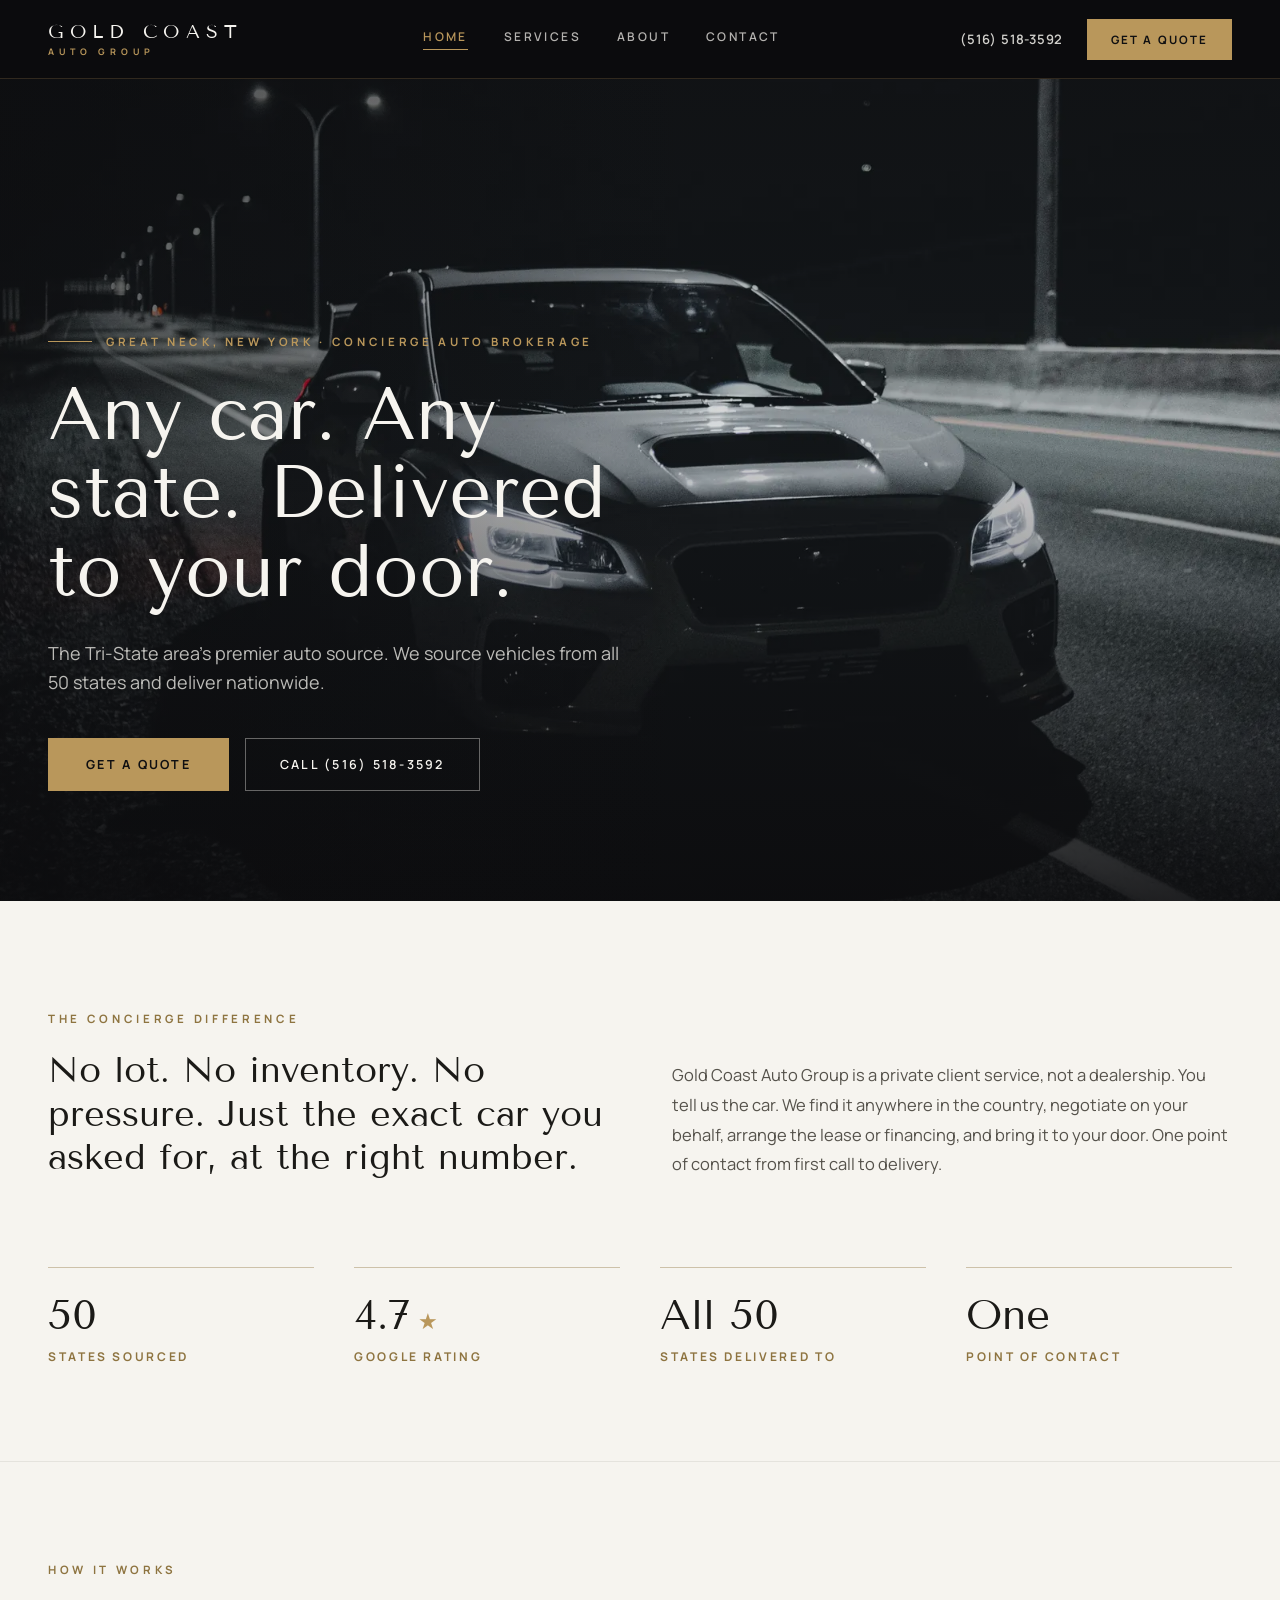
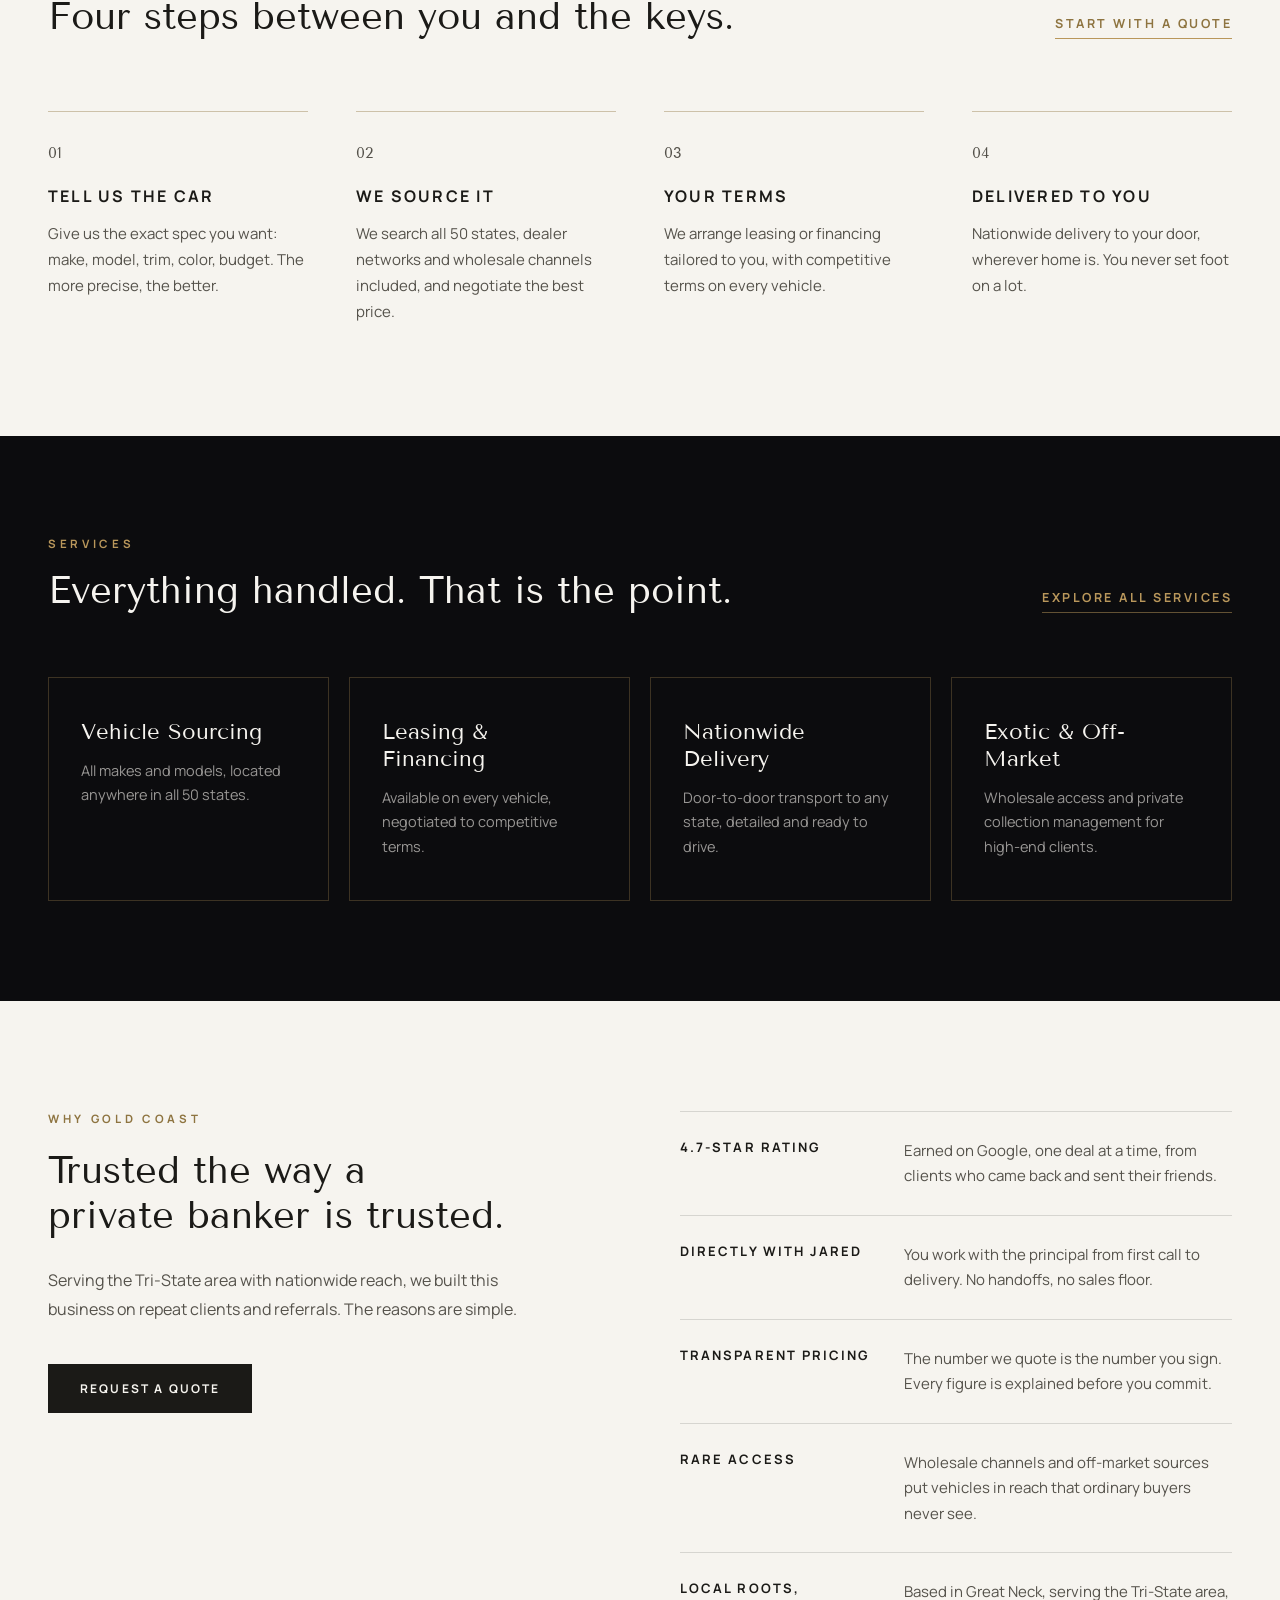
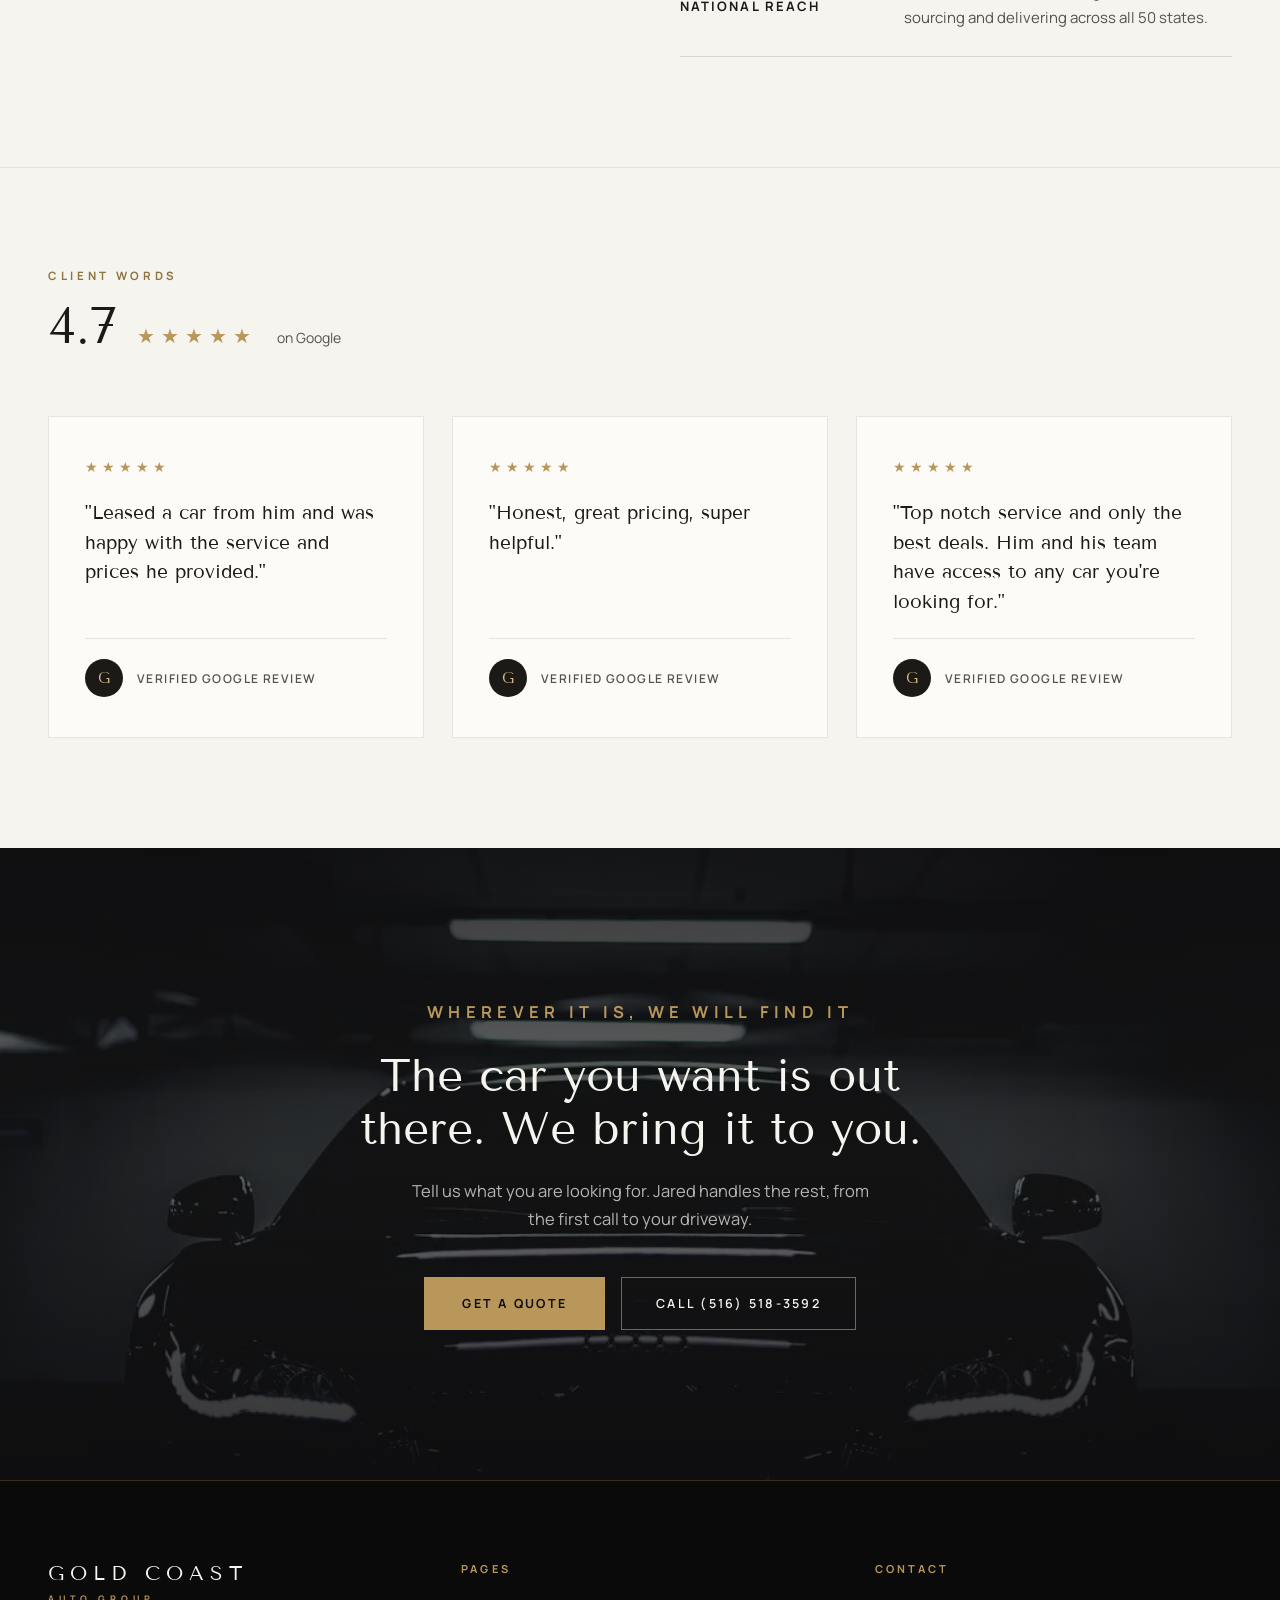
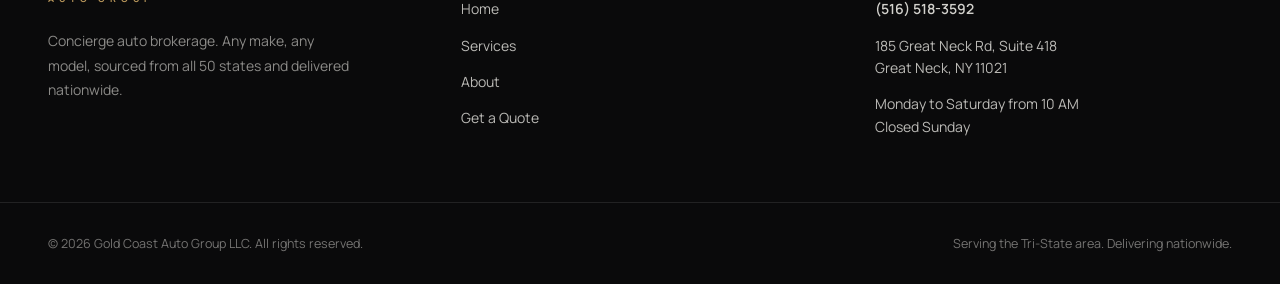
==== commit b1d1d050: "Use the night highway photo as the hero; add a Services FAQ Co-Authored-By: Claude Fable 5.1 <norepl" ====
--- a/gold-coast-auto/index.html
+++ b/gold-coast-auto/index.html
@@ -59,8 +59,9 @@
 
 <section class="hero">
   <picture>
-    <source type="image/webp" srcset="images/hero-audi-1600.webp">
-    <img class="hero-img" src="images/hero-audi-1600.jpg" alt="Black Audi in a dark garage" fetchpriority="high">
+    <source type="image/webp" media="(max-width: 760px)" srcset="images/highway-night-900.webp">
+    <source type="image/webp" srcset="images/highway-night-1600.webp">
+    <img class="hero-img" src="images/highway-night-1600.jpg" alt="Car on a highway at night" fetchpriority="high">
   </picture>
   <div class="hero-shade-v"></div>
   <div class="hero-shade-h"></div>
@@ -172,9 +173,8 @@
 
 <section class="cta-band">
   <picture>
-    <source type="image/webp" media="(max-width: 760px)" srcset="images/highway-night-900.webp">
-    <source type="image/webp" srcset="images/highway-night-1600.webp">
-    <img src="images/highway-night-1600.jpg" alt="" loading="lazy" style="object-position:center 58%">
+    <source type="image/webp" srcset="images/hero-audi-1600.webp">
+    <img src="images/hero-audi-1600.jpg" alt="" loading="lazy" style="object-position:center 62%">
   </picture>
   <div class="shade"></div>
   <div class="wrap">
--- a/gold-coast-auto/css/site.css
+++ b/gold-coast-auto/css/site.css
@@ -101,7 +101,7 @@
 /* ---------- Home: hero ---------- */
 @keyframes heroDrift { from { transform: scale(1); } to { transform: scale(1.07); } }
 .hero { position: relative; height: calc(100vh - var(--header-h)); min-height: 640px; background: var(--bg-2); overflow: hidden; display: flex; align-items: flex-end; }
-.hero-img { position: absolute; inset: 0; width: 100%; height: 100%; object-fit: cover; object-position: center 62%; animation: heroDrift 22s ease-in-out infinite alternate; }
+.hero-img { position: absolute; inset: 0; width: 100%; height: 100%; object-fit: cover; object-position: center 58%; animation: heroDrift 22s ease-in-out infinite alternate; }
 .hero-shade-v { position: absolute; inset: 0; background: linear-gradient(180deg, rgba(12,12,14,0.5) 0%, rgba(12,12,14,0.15) 42%, rgba(12,12,14,0.9) 100%); }
 .hero-shade-h { position: absolute; inset: 0; background: linear-gradient(90deg, rgba(12,12,14,0.55) 0%, rgba(12,12,14,0) 55%); }
 .hero .wrap { position: relative; width: 100%; padding-bottom: 110px; }
@@ -221,6 +221,20 @@
 .feature-img { position: relative; min-height: 560px; }
 .feature-img img { position: absolute; inset: 0; width: 100%; height: 100%; object-fit: cover; object-position: center 68%; }
 .feature-img .shade { position: absolute; inset: 0; background: linear-gradient(90deg, var(--bg) 0%, rgba(12,12,14,0) 40%); }
+
+/* ---------- FAQ ---------- */
+.faq .wrap { padding-top: 100px; padding-bottom: 110px; }
+.faq-grid { display: grid; grid-template-columns: minmax(280px, 1fr) minmax(0, 1.6fr); gap: 72px; align-items: start; }
+.faq-grid .eyebrow { margin-bottom: 18px; }
+.faq-grid .lead { font-size: 15.5px; line-height: 1.75; color: var(--muted); margin-top: 22px; max-width: 36ch; }
+.faq-grid .lead a { color: var(--gold-dark); font-weight: 600; border-bottom: 1px solid rgba(185,151,91,0.5); }
+.faq-list details { border-top: 1px solid rgba(27,26,23,0.14); }
+.faq-list details:last-child { border-bottom: 1px solid rgba(27,26,23,0.14); }
+.faq-list summary { list-style: none; cursor: pointer; padding: 24px 40px 24px 0; font-size: 17px; font-weight: 600; color: var(--ink); position: relative; }
+.faq-list summary::-webkit-details-marker { display: none; }
+.faq-list summary::after { content: "+"; position: absolute; right: 4px; top: 20px; font-family: var(--serif); font-size: 26px; line-height: 1; color: var(--gold); transition: transform .2s; }
+.faq-list details[open] summary::after { transform: rotate(45deg); }
+.faq-list details p { font-size: 15.5px; line-height: 1.8; color: var(--muted); padding: 0 40px 26px 0; max-width: 60ch; }
 
 /* ---------- About ---------- */
 .profile .wrap { padding-top: 110px; padding-bottom: 110px; display: grid; grid-template-columns: repeat(auto-fit, minmax(400px, 1fr)); gap: 88px; align-items: center; }
@@ -316,6 +330,7 @@
   .quote .wrap { grid-template-columns: 1fr; gap: 56px; }
   .profile .wrap { grid-template-columns: 1fr; gap: 48px; }
   .profile-card { max-width: 420px; justify-self: start; }
+  .faq-grid { grid-template-columns: 1fr; gap: 40px; }
   .feature { grid-template-columns: 1fr; }
   .feature-img { min-height: 420px; }
   .feature-img .shade { background: linear-gradient(180deg, var(--bg) 0%, rgba(12,12,14,0) 30%); }
@@ -330,7 +345,8 @@
   .page-head .wrap { padding-top: 64px; padding-bottom: 48px; }
   .intro .wrap, .how .wrap, .strip .wrap, .why .wrap, .reviews .wrap, .svc-grid-sec .wrap, .profile .wrap, .quote .wrap { padding-top: 64px; padding-bottom: 64px; }
   .feature .wrap, .reach .wrap, .cta-band .wrap, .cta-plain .wrap { padding-top: 80px; padding-bottom: 80px; }
-  .intro-grid, .why-grid, .svc-grid, .quote .wrap, .profile .wrap { grid-template-columns: 1fr; gap: 40px; }
+  .intro-grid, .why-grid, .svc-grid, .faq-grid, .quote .wrap, .profile .wrap { grid-template-columns: 1fr; gap: 40px; }
+  .faq .wrap { padding-top: 64px; padding-bottom: 64px; }
   .feature-text { padding: 72px var(--gutter); }
   .form-card { padding: 32px 24px; }
   .svc { padding: 36px 28px; }
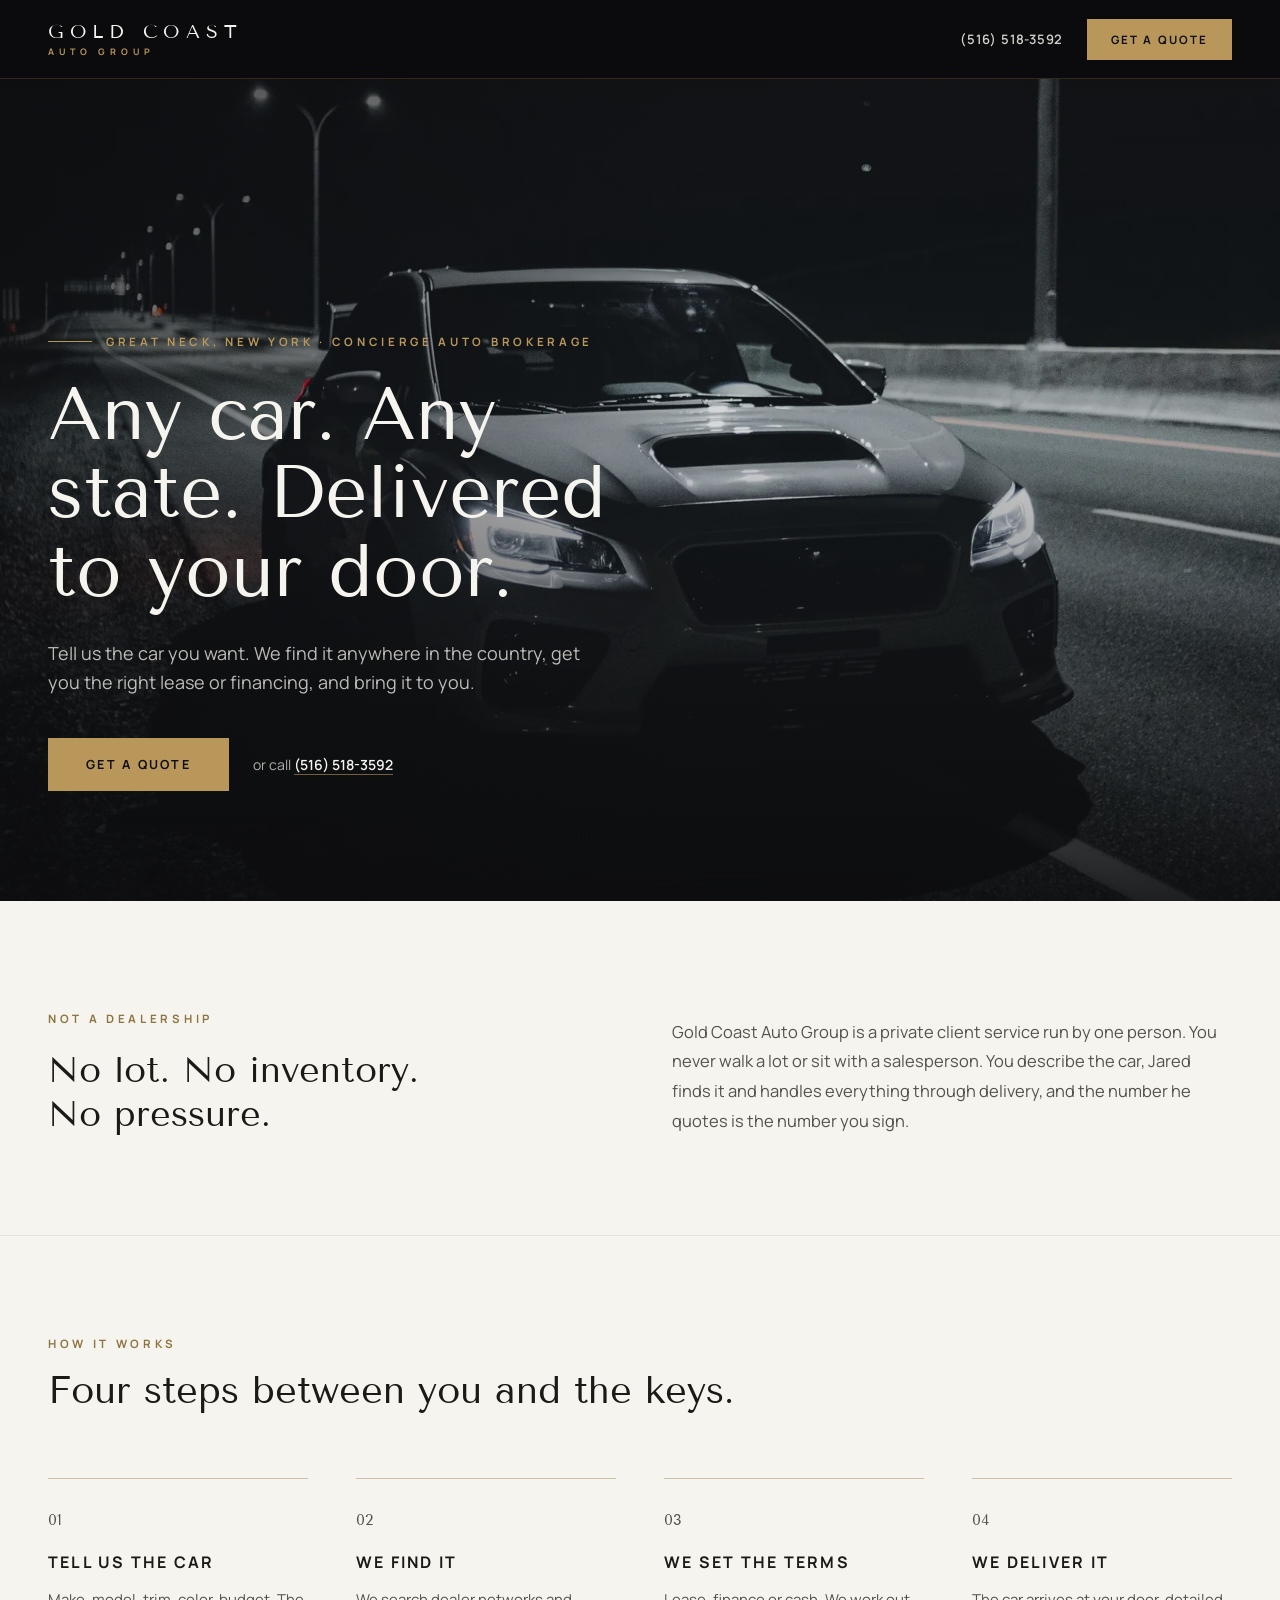
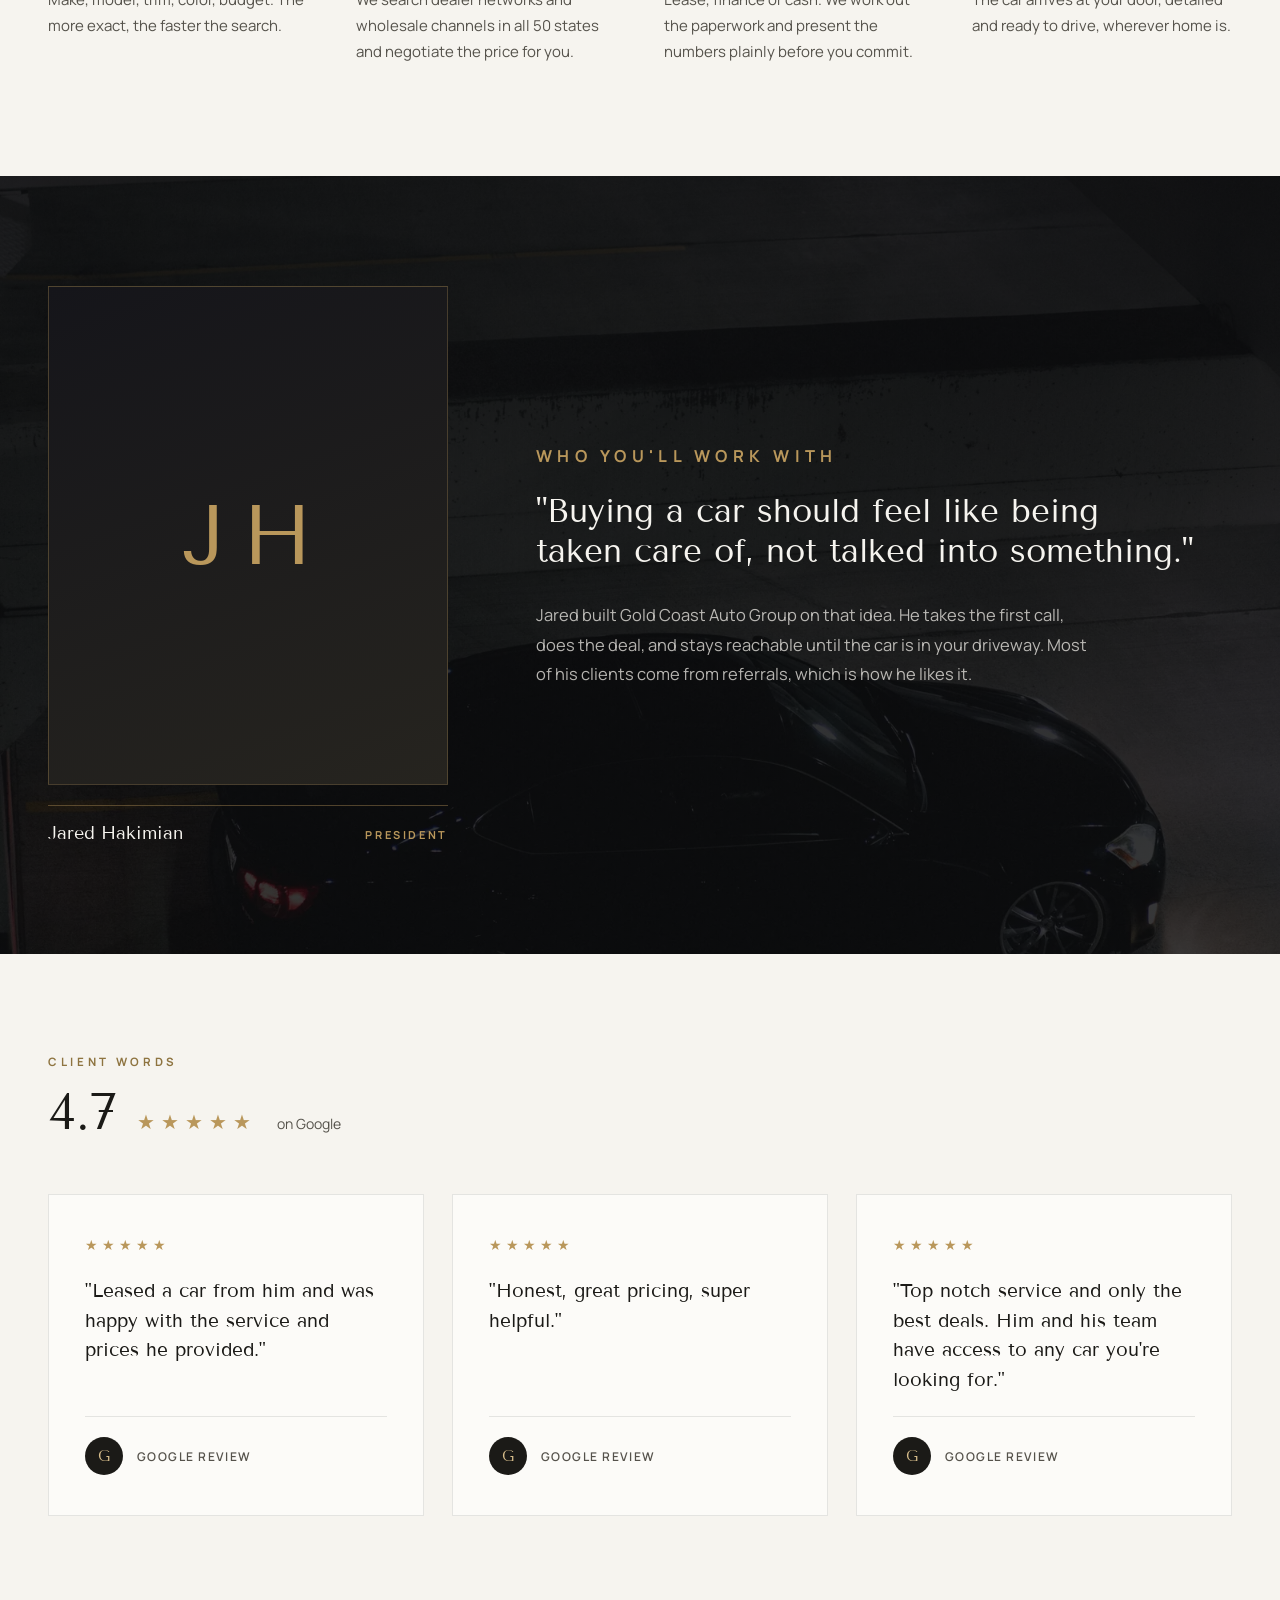
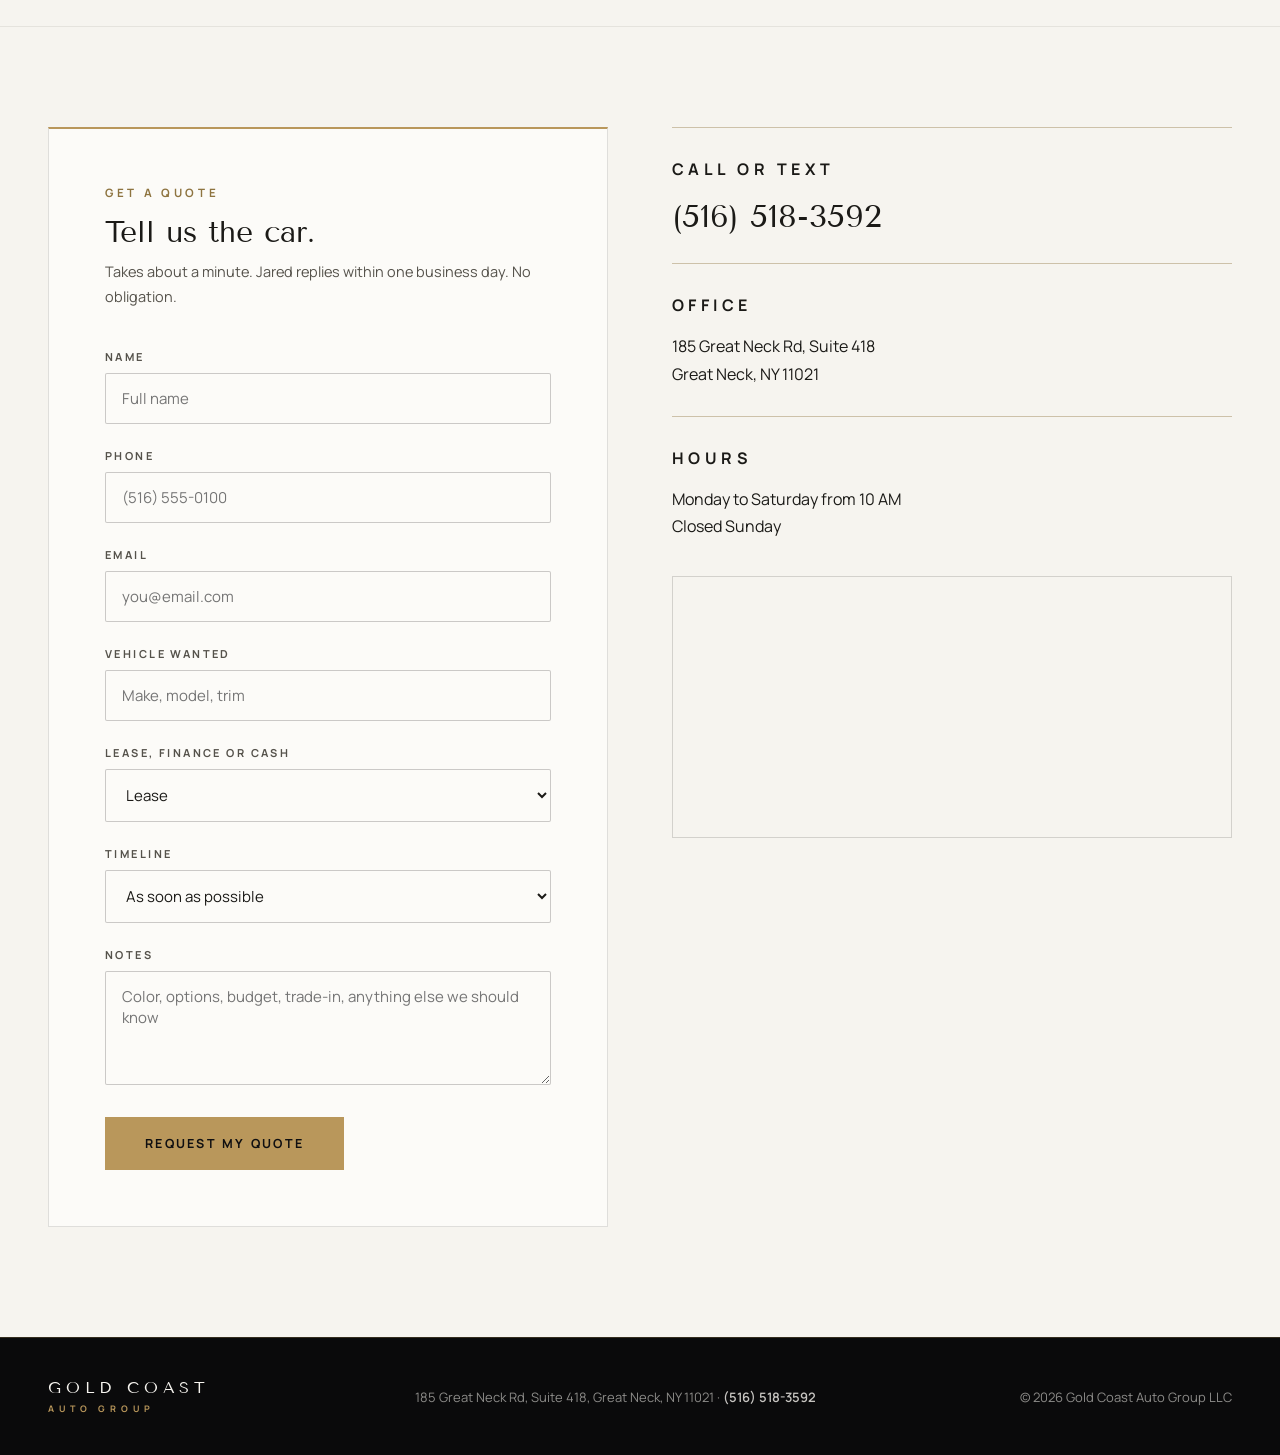
==== commit a9a95c67: "Collapse the site to one page with a single Get a Quote button Removes the Services, About and Conta" ====
--- a/gold-coast-auto/index.html
+++ b/gold-coast-auto/index.html
@@ -4,7 +4,7 @@
 <meta charset="utf-8">
 <meta name="viewport" content="width=device-width, initial-scale=1">
 <title>Gold Coast Auto Group | Concierge Auto Brokerage, Great Neck NY</title>
-<meta name="description" content="Any car, any state, delivered to your door. Gold Coast Auto Group sources vehicles from all 50 states, arranges leasing or financing, and delivers nationwide. Based in Great Neck, NY.">
+<meta name="description" content="Any car, any state, delivered to your door. Gold Coast Auto Group finds the exact car you want anywhere in the country, arranges the lease or financing, and delivers it. Based in Great Neck, NY.">
 <link rel="canonical" href="https://goldcoastautogroup.com/">
 <meta property="og:type" content="website">
 <meta property="og:title" content="Gold Coast Auto Group | Concierge Auto Brokerage">
@@ -21,7 +21,7 @@
   "@context": "https://schema.org",
   "@type": "AutoDealer",
   "name": "Gold Coast Auto Group",
-  "description": "Concierge auto brokerage. Any make, any model, sourced from all 50 states and delivered nationwide.",
+  "description": "Concierge auto brokerage. Any make, any model, found anywhere in the country and delivered to your door.",
   "url": "https://goldcoastautogroup.com/",
   "telephone": "+1-516-518-3592",
   "address": { "@type": "PostalAddress", "streetAddress": "185 Great Neck Rd, Suite 418", "addressLocality": "Great Neck", "addressRegion": "NY", "postalCode": "11021", "addressCountry": "US" },
@@ -35,27 +35,18 @@
 
 <header class="site-header">
   <div class="wrap">
-    <a href="index.html" class="brand" aria-label="Gold Coast Auto Group, home">
+    <a href="#top" class="brand" aria-label="Gold Coast Auto Group">
       <span class="brand-name">GOLD COAST</span>
       <span class="brand-sub">AUTO GROUP</span>
     </a>
-    <nav class="nav" aria-label="Main">
-      <a href="index.html" aria-current="page">Home</a>
-      <a href="services.html">Services</a>
-      <a href="about.html">About</a>
-      <a href="contact.html">Contact</a>
-      <a href="tel:+15165183592" class="nav-extra">Call (516) 518-3592</a>
-      <a href="contact.html#quote" class="nav-extra">Get a Quote</a>
-    </nav>
     <div class="header-cta">
       <a href="tel:+15165183592" class="header-phone">(516) 518-3592</a>
-      <a href="contact.html#quote" class="header-btn">Get a Quote</a>
-      <button class="menu-btn" aria-label="Menu" aria-expanded="false"><span></span></button>
+      <a href="#quote" class="header-btn">Get a Quote</a>
     </div>
   </div>
 </header>
 
-<main>
+<main id="top">
 
 <section class="hero">
   <picture>
@@ -68,10 +59,10 @@
   <div class="wrap">
     <div class="eyebrow-rule"><span>Great Neck, New York<span class="sm-hide"> · Concierge Auto Brokerage</span></span></div>
     <h1>Any car. Any state. Delivered to your door.</h1>
-    <p>The Tri-State area's premier auto source. We source vehicles from all 50 states and deliver nationwide.</p>
+    <p>Tell us the car you want. We find it anywhere in the country, get you the right lease or financing, and bring it to you.</p>
     <div class="btn-row">
-      <a href="contact.html#quote" class="btn btn-gold">Get a Quote</a>
-      <a href="tel:+15165183592" class="btn btn-ghost">Call (516) 518-3592</a>
+      <a href="#quote" class="btn btn-gold">Get a Quote</a>
+      <span class="or">or call <a href="tel:+15165183592">(516) 518-3592</a></span>
     </div>
   </div>
 </section>
@@ -80,110 +71,129 @@
   <div class="wrap">
     <div class="intro-grid">
       <div>
-        <p class="eyebrow on-cream">The Concierge Difference</p>
-        <h2>No lot. No inventory. No pressure. Just the exact car you asked for, at the right number.</h2>
-      </div>
-      <p class="lead">Gold Coast Auto Group is a private client service, not a dealership. You tell us the car. We find it anywhere in the country, negotiate on your behalf, arrange the lease or financing, and bring it to your door. One point of contact from first call to delivery.</p>
-    </div>
-    <div class="stats">
-      <div class="stat"><p class="stat-n">50</p><p class="stat-l">States Sourced</p></div>
-      <div class="stat"><p class="stat-n">4.7<span class="star"> ★</span></p><p class="stat-l">Google Rating</p></div>
-      <div class="stat"><p class="stat-n">All 50</p><p class="stat-l">States Delivered To</p></div>
-      <div class="stat"><p class="stat-n">One</p><p class="stat-l">Point of Contact</p></div>
+        <p class="eyebrow on-cream">Not a dealership</p>
+        <h2>No lot. No inventory. No pressure.</h2>
+      </div>
+      <p class="lead">Gold Coast Auto Group is a private client service run by one person. You never walk a lot or sit with a salesperson. You describe the car, Jared finds it and handles everything through delivery, and the number he quotes is the number you sign.</p>
     </div>
   </div>
 </section>
 
 <section class="section-cream how">
   <div class="wrap">
-    <div class="sec-head">
-      <div>
-        <p class="eyebrow on-cream">How It Works</p>
-        <h2 class="h2 on-cream">Four steps between you and the keys.</h2>
-      </div>
-      <a href="contact.html#quote" class="link-line on-cream">Start with a quote</a>
-    </div>
+    <p class="eyebrow on-cream">How it works</p>
+    <h2 class="h2 on-cream">Four steps between you and the keys.</h2>
     <div class="steps">
-      <div class="step"><p class="step-n">01</p><h3>Tell us the car</h3><p>Give us the exact spec you want: make, model, trim, color, budget. The more precise, the better.</p></div>
-      <div class="step"><p class="step-n">02</p><h3>We source it</h3><p>We search all 50 states, dealer networks and wholesale channels included, and negotiate the best price.</p></div>
-      <div class="step"><p class="step-n">03</p><h3>Your terms</h3><p>We arrange leasing or financing tailored to you, with competitive terms on every vehicle.</p></div>
-      <div class="step"><p class="step-n">04</p><h3>Delivered to you</h3><p>Nationwide delivery to your door, wherever home is. You never set foot on a lot.</p></div>
-    </div>
-  </div>
-</section>
-
-<section class="section-dark strip">
-  <div class="wrap">
-    <div class="sec-head">
-      <div>
-        <p class="eyebrow on-dark">Services</p>
-        <h2 class="h2 on-dark">Everything handled. That is the point.</h2>
-      </div>
-      <a href="services.html" class="link-line on-dark">Explore all services</a>
-    </div>
-    <div class="strip-grid">
-      <a href="services.html#sourcing" class="strip-card"><h3>Vehicle Sourcing</h3><p>All makes and models, located anywhere in all 50 states.</p></a>
-      <a href="services.html#financing" class="strip-card"><h3>Leasing &amp; Financing</h3><p>Available on every vehicle, negotiated to competitive terms.</p></a>
-      <a href="services.html#delivery" class="strip-card"><h3>Nationwide Delivery</h3><p>Door-to-door transport to any state, detailed and ready to drive.</p></a>
-      <a href="services.html#exotic" class="strip-card"><h3>Exotic &amp; Off-Market</h3><p>Wholesale access and private collection management for high-end clients.</p></a>
-    </div>
-  </div>
-</section>
-
-<section class="section-cream why">
-  <div class="wrap">
-    <div class="why-grid">
-      <div>
-        <p class="eyebrow on-cream">Why Gold Coast</p>
-        <h2>Trusted the way a private banker is trusted.</h2>
-        <p class="lead">Serving the Tri-State area with nationwide reach, we built this business on repeat clients and referrals. The reasons are simple.</p>
-        <a href="contact.html#quote" class="btn btn-ink">Request a Quote</a>
-      </div>
-      <div>
-        <div class="why-row"><h3>4.7-Star Rating</h3><p>Earned on Google, one deal at a time, from clients who came back and sent their friends.</p></div>
-        <div class="why-row"><h3>Directly with Jared</h3><p>You work with the principal from first call to delivery. No handoffs, no sales floor.</p></div>
-        <div class="why-row"><h3>Transparent Pricing</h3><p>The number we quote is the number you sign. Every figure is explained before you commit.</p></div>
-        <div class="why-row"><h3>Rare Access</h3><p>Wholesale channels and off-market sources put vehicles in reach that ordinary buyers never see.</p></div>
-        <div class="why-row"><h3>Local Roots, National Reach</h3><p>Based in Great Neck, serving the Tri-State area, sourcing and delivering across all 50 states.</p></div>
-      </div>
-    </div>
-  </div>
-</section>
-
-<section class="section-cream reviews">
-  <div class="wrap">
-    <div class="sec-head">
-      <div>
-        <p class="eyebrow on-cream">Client Words</p>
-        <div class="rating">
-          <h2>4.7</h2>
-          <span class="stars" aria-label="4.7 out of 5 stars">★★★★<span class="part">★</span></span>
-          <span class="on">on Google</span>
-        </div>
-      </div>
-      <a href="#" class="link-line on-cream" data-google-reviews hidden>See our Google reviews</a>
-    </div>
-    <div class="review-grid">
-      <div class="review"><span class="stars">★★★★★</span><blockquote>"Leased a car from him and was happy with the service and prices he provided."</blockquote><div class="review-by"><span class="review-g">G</span><span class="review-src">Verified Google review</span></div></div>
-      <div class="review"><span class="stars">★★★★★</span><blockquote>"Honest, great pricing, super helpful."</blockquote><div class="review-by"><span class="review-g">G</span><span class="review-src">Verified Google review</span></div></div>
-      <div class="review"><span class="stars">★★★★★</span><blockquote>"Top notch service and only the best deals. Him and his team have access to any car you're looking for."</blockquote><div class="review-by"><span class="review-g">G</span><span class="review-src">Verified Google review</span></div></div>
-    </div>
-  </div>
-</section>
-
-<section class="cta-band">
+      <div class="step"><p class="step-n">01</p><h3>Tell us the car</h3><p>Make, model, trim, color, budget. The more exact, the faster the search.</p></div>
+      <div class="step"><p class="step-n">02</p><h3>We find it</h3><p>We search dealer networks and wholesale channels in all 50 states and negotiate the price for you.</p></div>
+      <div class="step"><p class="step-n">03</p><h3>We set the terms</h3><p>Lease, finance or cash. We work out the paperwork and present the numbers plainly before you commit.</p></div>
+      <div class="step"><p class="step-n">04</p><h3>We deliver it</h3><p>The car arrives at your door, detailed and ready to drive, wherever home is.</p></div>
+    </div>
+  </div>
+</section>
+
+<section class="section-dark profile">
   <picture>
-    <source type="image/webp" srcset="images/hero-audi-1600.webp">
-    <img src="images/hero-audi-1600.jpg" alt="" loading="lazy" style="object-position:center 62%">
+    <source type="image/webp" media="(max-width: 760px)" srcset="images/garage-overhead-900.webp">
+    <source type="image/webp" srcset="images/garage-overhead-1600.webp">
+    <img src="images/garage-overhead-1600.jpg" alt="" loading="lazy">
   </picture>
   <div class="shade"></div>
   <div class="wrap">
-    <p class="eyebrow on-dark">Wherever It Is, We Will Find It</p>
-    <h2>The car you want is out there. We bring it to you.</h2>
-    <p>Tell us what you are looking for. Jared handles the rest, from the first call to your driveway.</p>
-    <div class="btn-row">
-      <a href="contact.html#quote" class="btn btn-gold">Get a Quote</a>
-      <a href="tel:+15165183592" class="btn btn-ghost">Call (516) 518-3592</a>
+    <div class="profile-card">
+      <div class="headshot" data-headshot>
+        <!-- Replace this block with: <img src="images/jared.jpg" alt="Jared Hakimian, President of Gold Coast Auto Group"> -->
+        <span class="initials" aria-hidden="true">JH</span>
+      </div>
+      <div class="profile-name">
+        <span class="n">Jared Hakimian</span>
+        <span class="t">President</span>
+      </div>
+    </div>
+    <div class="profile-text">
+      <p class="eyebrow on-dark">Who you'll work with</p>
+      <h2>"Buying a car should feel like being taken care of, not talked into something."</h2>
+      <p>Jared built Gold Coast Auto Group on that idea. He takes the first call, does the deal, and stays reachable until the car is in your driveway. Most of his clients come from referrals, which is how he likes it.</p>
+    </div>
+  </div>
+</section>
+
+<section class="section-cream reviews">
+  <div class="wrap">
+    <p class="eyebrow on-cream">Client words</p>
+    <div class="rating">
+      <h2>4.7</h2>
+      <span class="stars" aria-label="4.7 out of 5 stars">★★★★<span class="part">★</span></span>
+      <span class="on">on Google</span>
+    </div>
+    <div class="review-grid">
+      <div class="review"><span class="stars">★★★★★</span><blockquote>"Leased a car from him and was happy with the service and prices he provided."</blockquote><div class="review-by"><span class="review-g">G</span><span class="review-src">Google review</span></div></div>
+      <div class="review"><span class="stars">★★★★★</span><blockquote>"Honest, great pricing, super helpful."</blockquote><div class="review-by"><span class="review-g">G</span><span class="review-src">Google review</span></div></div>
+      <div class="review"><span class="stars">★★★★★</span><blockquote>"Top notch service and only the best deals. Him and his team have access to any car you're looking for."</blockquote><div class="review-by"><span class="review-g">G</span><span class="review-src">Google review</span></div></div>
+    </div>
+  </div>
+</section>
+
+<section class="section-cream quote" id="quote">
+  <div class="wrap">
+    <div class="form-card">
+      <div class="form-wrap">
+        <p class="eyebrow on-cream">Get a quote</p>
+        <h2>Tell us the car.</h2>
+        <p class="sub">Takes about a minute. Jared replies within one business day. No obligation.</p>
+        <form id="quote-form" class="form" novalidate="">
+          <input type="hidden" name="subject" value="Quote request from the website">
+          <label>Name<input type="text" name="name" placeholder="Full name" autocomplete="name" required></label>
+          <label>Phone<input type="tel" name="phone" placeholder="(516) 555-0100" autocomplete="tel" required></label>
+          <label>Email<input type="email" name="email" placeholder="you@email.com" autocomplete="email" required></label>
+          <label>Vehicle wanted<input type="text" name="vehicle" placeholder="Make, model, trim" required></label>
+          <label>Lease, finance or cash
+            <select name="payment">
+              <option>Lease</option>
+              <option>Finance</option>
+              <option>Cash</option>
+              <option>Not sure yet</option>
+            </select>
+          </label>
+          <label>Timeline
+            <select name="timeline">
+              <option>As soon as possible</option>
+              <option>Within 30 days</option>
+              <option>1 to 3 months</option>
+              <option>Just exploring</option>
+            </select>
+          </label>
+          <label class="full">Notes<textarea name="notes" rows="4" placeholder="Color, options, budget, trade-in, anything else we should know"></textarea></label>
+          <label class="hp" aria-hidden="true">Leave this empty<input type="checkbox" name="botcheck" tabindex="-1"></label>
+          <p class="form-error" role="alert">Something went wrong sending your request. Please try again or call (516) 518-3592.</p>
+          <div class="form-foot">
+            <button type="submit">Request My Quote</button>
+          </div>
+        </form>
+      </div>
+      <div class="thanks" aria-live="polite">
+        <div class="check">✓</div>
+        <h2 class="serif">Thank you.</h2>
+        <p>Jared will reach out within one business day.</p>
+        <p class="small">Need us sooner? <a href="tel:+15165183592">Call (516) 518-3592</a></p>
+      </div>
+    </div>
+    <div class="contact-side">
+      <div class="contact-row">
+        <p class="footer-h">Call or text</p>
+        <a href="tel:+15165183592" class="big">(516) 518-3592</a>
+      </div>
+      <div class="contact-row">
+        <p class="footer-h">Office</p>
+        <p>185 Great Neck Rd, Suite 418<br>Great Neck, NY 11021</p>
+      </div>
+      <div class="contact-row last">
+        <p class="footer-h">Hours</p>
+        <p>Monday to Saturday from 10 AM<br>Closed Sunday</p>
+      </div>
+      <div class="map">
+        <iframe src="https://www.google.com/maps?q=185+Great+Neck+Rd+Suite+418,+Great+Neck,+NY+11021&amp;output=embed" loading="lazy" referrerpolicy="no-referrer-when-downgrade" title="Map: 185 Great Neck Rd, Great Neck, NY"></iframe>
+      </div>
     </div>
   </div>
 </section>
@@ -191,35 +201,13 @@
 </main>
 
 <footer class="site-footer">
-  <div class="wrap footer-grid">
-    <div class="footer-brand">
+  <div class="wrap footer-bottom">
+    <div>
       <p class="brand-name">GOLD COAST</p>
       <p class="brand-sub">AUTO GROUP</p>
-      <p class="blurb">Concierge auto brokerage. Any make, any model, sourced from all 50 states and delivered nationwide.</p>
-    </div>
-    <div>
-      <p class="footer-h">Pages</p>
-      <div class="footer-col"><a href="index.html">Home</a><a href="services.html">Services</a><a href="about.html">About</a><a href="contact.html">Get a Quote</a></div>
-    </div>
-    <div>
-      <p class="footer-h">Contact</p>
-      <div class="footer-col">
-        <a href="tel:+15165183592" class="phone">(516) 518-3592</a>
-        <span>185 Great Neck Rd, Suite 418<br>Great Neck, NY 11021</span>
-        <span>Monday to Saturday from 10 AM<br>Closed Sunday</span>
-      </div>
-    </div>
-    <div data-social-col hidden>
-      <p class="footer-h">Follow</p>
-      <div class="social">
-        <a href="#" data-instagram aria-label="Instagram"><svg width="17" height="17" viewBox="0 0 24 24" fill="none" stroke="currentColor" stroke-width="1.6"><rect x="3" y="3" width="18" height="18" rx="5"></rect><circle cx="12" cy="12" r="4.2"></circle><circle cx="17.4" cy="6.6" r="1.1" fill="currentColor" stroke="none"></circle></svg></a>
-        <a href="#" data-facebook aria-label="Facebook">f</a>
-      </div>
-    </div>
-  </div>
-  <div class="wrap footer-bottom">
-    <span>© 2026 Gold Coast Auto Group LLC. All rights reserved.</span>
-    <span>Serving the Tri-State area. Delivering nationwide.</span>
+    </div>
+    <span>185 Great Neck Rd, Suite 418, Great Neck, NY 11021 · <a href="tel:+15165183592">(516) 518-3592</a></span>
+    <span>© 2026 Gold Coast Auto Group LLC</span>
   </div>
 </footer>
 
--- a/gold-coast-auto/css/site.css
+++ b/gold-coast-auto/css/site.css
@@ -1,11 +1,10 @@
-/* Gold Coast Auto Group — shared styles
-   Values are copied from the Claude Design export; mobile rules are additions. */
+/* Gold Coast Auto Group — one-page site
+   Colors and type come from the Claude Design export. */
 
 :root {
   --bg: #0C0C0E;
   --bg-2: #101013;
   --bg-footer: #0A0A0B;
-  --bg-card-dark: #141418;
   --cream: #F6F4EF;
   --card: #FCFBF8;
   --ink: #1B1A17;
@@ -21,6 +20,7 @@
   --header-h: 78px;
 }
 
+html { scroll-behavior: smooth; }
 html, body { margin: 0; padding: 0; background: var(--bg); }
 body { font-family: var(--sans); color: var(--ink); -webkit-font-smoothing: antialiased; }
 a { color: var(--gold); text-decoration: none; }
@@ -29,76 +29,40 @@
 img { display: block; }
 h1, h2, h3, p { margin: 0; }
 .serif { font-family: var(--serif); font-weight: 400; }
-
 .wrap { max-width: 1400px; margin: 0 auto; padding-left: var(--gutter); padding-right: var(--gutter); }
 
-/* ---------- Buttons ---------- */
-.btn { display: inline-block; font-size: 12.5px; font-weight: 700; letter-spacing: 0.18em; text-transform: uppercase; padding: 18px 38px; transition: background .2s, color .2s, border-color .2s; }
+/* ---------- Buttons and small type ---------- */
+.btn { display: inline-block; font-size: 12.5px; font-weight: 700; letter-spacing: 0.18em; text-transform: uppercase; padding: 18px 38px; transition: background .2s, color .2s; }
 .btn-gold { background: var(--gold); color: var(--btn-ink); }
 .btn-gold:hover { background: var(--gold-hover); color: var(--btn-ink); }
-.btn-ghost { border: 1px solid rgba(246,244,239,0.38); color: var(--cream); font-weight: 600; padding: 17px 34px; }
-.btn-ghost:hover { border-color: var(--gold); color: var(--gold-light); }
-.btn-ink { background: var(--ink); color: var(--cream); font-size: 12px; padding: 16px 32px; }
-.btn-ink:hover { background: var(--gold); color: var(--btn-ink); }
-.btn-ghost-dark { border: 1px solid rgba(27,26,23,0.3); color: var(--ink); font-weight: 600; font-size: 12px; padding: 15px 28px; }
-.btn-ghost-dark:hover { border-color: var(--gold); color: var(--gold-dark); }
-.btn-row { display: flex; gap: 16px; flex-wrap: wrap; align-items: center; }
-
-.link-line { font-size: 12.5px; font-weight: 700; letter-spacing: 0.2em; text-transform: uppercase; padding-bottom: 6px; border-bottom: 1px solid var(--gold); }
-.link-line.on-cream { color: var(--gold-dark); }
-.link-line.on-cream:hover { color: var(--gold); }
-.link-line.on-dark { color: var(--gold); border-bottom-color: rgba(185,151,91,0.5); }
-.link-line.on-dark:hover { color: var(--gold-light); }
-
+.btn-row { display: flex; gap: 24px; flex-wrap: wrap; align-items: center; }
+.btn-row .or { font-size: 14px; color: rgba(246,244,239,0.7); }
+.btn-row .or a { color: var(--cream); font-weight: 600; border-bottom: 1px solid rgba(185,151,91,0.6); }
+.btn-row .or a:hover { color: var(--gold-light); }
 .eyebrow { font-size: 11.5px; font-weight: 700; letter-spacing: 0.32em; text-transform: uppercase; margin: 0 0 18px; }
 .eyebrow.on-cream { color: var(--gold-dark); }
 .eyebrow.on-dark { color: var(--gold); }
 .eyebrow-rule { display: flex; align-items: center; gap: 14px; }
 .eyebrow-rule::before { content: ""; display: inline-block; flex-shrink: 0; width: 44px; height: 1px; background: var(--gold); }
+.h2 { font-family: var(--serif); font-weight: 400; font-size: clamp(34px,3vw,48px); line-height: 1.15; }
+.h2.on-cream { color: var(--ink); }
+.section-cream { background: var(--cream); }
+.section-cream + .section-cream { border-top: 1px solid rgba(27,26,23,0.08); }
+.section-dark { background: var(--bg); }
 
 /* ---------- Header ---------- */
 .site-header { position: sticky; top: 0; z-index: 50; background: rgba(12,12,14,0.82); backdrop-filter: blur(14px); -webkit-backdrop-filter: blur(14px); border-bottom: 1px solid rgba(185,151,91,0.22); }
-.site-header .wrap { padding-top: 14px; padding-bottom: 14px; min-height: 50px; display: flex; align-items: center; justify-content: space-between; gap: 32px; flex-wrap: wrap; }
+.site-header .wrap { padding-top: 14px; padding-bottom: 14px; min-height: 50px; display: flex; align-items: center; justify-content: space-between; gap: 24px; }
 .brand { display: flex; flex-direction: column; line-height: 1; }
 .brand-name { font-family: var(--serif); font-size: 19px; letter-spacing: 0.32em; color: var(--cream); }
 .brand-sub { font-size: 9px; letter-spacing: 0.54em; color: var(--gold); margin-top: 6px; font-weight: 700; }
-.nav { display: flex; gap: 36px; align-items: center; }
-.nav a { font-size: 12px; font-weight: 600; letter-spacing: 0.2em; text-transform: uppercase; color: rgba(246,244,239,0.72); padding-bottom: 4px; border-bottom: 1px solid transparent; }
-.nav a:hover { color: var(--cream); }
-.nav a[aria-current="page"] { color: var(--gold); border-bottom-color: var(--gold); }
 .header-cta { display: flex; gap: 24px; align-items: center; }
 .header-phone { font-size: 13px; font-weight: 600; letter-spacing: 0.06em; color: rgba(246,244,239,0.85); }
 .header-phone:hover { color: var(--gold-light); }
-.header-btn { background: var(--gold); color: var(--btn-ink); font-size: 11.5px; font-weight: 700; letter-spacing: 0.18em; text-transform: uppercase; padding: 13px 24px; }
+.header-btn { background: var(--gold); color: var(--btn-ink); font-size: 11.5px; font-weight: 700; letter-spacing: 0.18em; text-transform: uppercase; padding: 13px 24px; white-space: nowrap; }
 .header-btn:hover { background: var(--gold-hover); color: var(--btn-ink); }
-.menu-btn { display: none; background: none; border: 1px solid rgba(246,244,239,0.3); color: var(--cream); width: 44px; height: 44px; padding: 0; cursor: pointer; align-items: center; justify-content: center; }
-.menu-btn span { display: block; width: 18px; height: 1px; background: var(--cream); position: relative; }
-.menu-btn span::before, .menu-btn span::after { content: ""; position: absolute; left: 0; width: 18px; height: 1px; background: var(--cream); transition: transform .2s; }
-.menu-btn span::before { top: -6px; }
-.menu-btn span::after { top: 6px; }
-.site-header.open .menu-btn span { background: transparent; }
-.site-header.open .menu-btn span::before { transform: translateY(6px) rotate(45deg); }
-.site-header.open .menu-btn span::after { transform: translateY(-6px) rotate(-45deg); }
 
-/* ---------- Page headers (inner pages) ---------- */
-.page-head { background: var(--bg); border-bottom: 1px solid rgba(185,151,91,0.2); }
-.page-head .wrap { padding-top: 110px; padding-bottom: 90px; }
-.page-head .eyebrow-rule { margin-bottom: 26px; }
-.page-head .eyebrow-rule span { font-size: 11.5px; font-weight: 700; letter-spacing: 0.32em; text-transform: uppercase; color: var(--gold); }
-.page-head h1 { font-family: var(--serif); font-weight: 400; font-size: clamp(44px,4.6vw,72px); line-height: 1.08; color: var(--cream); margin: 0 0 26px; max-width: 18ch; text-wrap: balance; }
-.page-head p { font-size: 17px; line-height: 1.7; color: rgba(246,244,239,0.72); max-width: 56ch; }
-
-/* ---------- Section helpers ---------- */
-.section-cream { background: var(--cream); }
-.section-dark { background: var(--bg); }
-.section-cream + .section-cream { border-top: 1px solid rgba(27,26,23,0.08); }
-.sec-head { display: flex; justify-content: space-between; align-items: flex-end; gap: 32px; flex-wrap: wrap; }
-.h2 { font-family: var(--serif); font-weight: 400; font-size: clamp(34px,3vw,48px); line-height: 1.15; }
-.h2.on-cream { color: var(--ink); }
-.h2.on-dark { color: var(--cream); }
-.rule-top { border-top: 1px solid rgba(142,116,64,0.4); }
-
-/* ---------- Home: hero ---------- */
+/* ---------- Hero ---------- */
 @keyframes heroDrift { from { transform: scale(1); } to { transform: scale(1.07); } }
 .hero { position: relative; height: calc(100vh - var(--header-h)); min-height: 640px; background: var(--bg-2); overflow: hidden; display: flex; align-items: flex-end; }
 .hero-img { position: absolute; inset: 0; width: 100%; height: 100%; object-fit: cover; object-position: center 58%; animation: heroDrift 22s ease-in-out infinite alternate; }
@@ -108,54 +72,43 @@
 .hero .eyebrow-rule { margin-bottom: 26px; }
 .hero .eyebrow-rule span { font-size: 11.5px; font-weight: 700; letter-spacing: 0.32em; text-transform: uppercase; color: var(--gold); }
 .hero h1 { font-family: var(--serif); font-weight: 400; font-size: clamp(52px,5.8vw,92px); line-height: 1.06; color: var(--cream); margin: 0 0 28px; max-width: 16ch; text-wrap: balance; }
-.hero p { font-size: 18px; line-height: 1.65; color: rgba(246,244,239,0.75); max-width: 52ch; margin: 0 0 40px; }
-@media (prefers-reduced-motion: reduce) { .hero-img { animation: none; } }
+.hero p { font-size: 18px; line-height: 1.65; color: rgba(246,244,239,0.75); max-width: 50ch; margin: 0 0 40px; }
+@media (prefers-reduced-motion: reduce) { .hero-img { animation: none; } html { scroll-behavior: auto; } }
 
-/* ---------- Home: intro ---------- */
-.intro .wrap { padding-top: 110px; padding-bottom: 96px; }
+/* ---------- Intro ---------- */
+.intro .wrap { padding-top: 110px; padding-bottom: 100px; }
 .intro-grid { display: grid; grid-template-columns: repeat(auto-fit, minmax(380px, 1fr)); gap: 64px; align-items: start; }
 .intro-grid .eyebrow { margin-bottom: 22px; }
 .intro-grid h2 { font-family: var(--serif); font-weight: 400; font-size: clamp(32px,2.8vw,44px); line-height: 1.22; color: var(--ink); text-wrap: balance; }
 .intro-grid p.lead { font-size: 16.5px; line-height: 1.8; color: var(--muted); max-width: 56ch; align-self: end; }
-.stats { display: grid; grid-template-columns: repeat(auto-fit, minmax(220px, 1fr)); gap: 40px; margin-top: 88px; }
-.stat { border-top: 1px solid rgba(142,116,64,0.4); padding-top: 22px; }
-.stat-n { font-family: var(--serif); font-size: 42px; color: var(--ink); margin: 0 0 8px; }
-.stat-n .star { font-size: 22px; color: var(--gold); }
-.stat-l { font-size: 12px; font-weight: 700; letter-spacing: 0.22em; text-transform: uppercase; color: var(--gold-dark); }
 
-/* ---------- Home: how it works ---------- */
+/* ---------- How it works ---------- */
 .how .wrap { padding-top: 100px; padding-bottom: 110px; }
-.how .sec-head { margin-bottom: 72px; }
+.how .h2 { margin-bottom: 64px; }
 .steps { display: grid; grid-template-columns: repeat(auto-fit, minmax(250px, 1fr)); gap: 48px; }
 .step { border-top: 1px solid rgba(142,116,64,0.4); padding-top: 28px; }
 .step-n { font-family: var(--serif); font-size: 56px; color: var(--gold); margin: 0 0 18px; line-height: 1; }
 .step h3 { font-size: 16px; font-weight: 700; letter-spacing: 0.14em; text-transform: uppercase; color: var(--ink); margin: 0 0 14px; }
 .step p { font-size: 15px; line-height: 1.75; color: var(--muted); }
 
-/* ---------- Home: services strip ---------- */
-.strip .wrap { padding-top: 100px; padding-bottom: 100px; }
-.strip .sec-head { margin-bottom: 64px; }
-.strip-grid { display: grid; grid-template-columns: repeat(auto-fit, minmax(260px, 1fr)); gap: 20px; }
-.strip-card { background: var(--bg); border: 1px solid rgba(185,151,91,0.28); padding: 40px 32px; display: block; transition: background .2s, border-color .2s; }
-.strip-card:hover { background: var(--bg-card-dark); border-color: rgba(185,151,91,0.5); }
-.strip-card h3 { font-family: var(--serif); font-weight: 400; font-size: 22px; color: var(--cream); margin: 0 0 14px; }
-.strip-card p { font-size: 14.5px; line-height: 1.7; color: rgba(246,244,239,0.6); }
+/* ---------- Jared ---------- */
+.profile { position: relative; overflow: hidden; background: var(--bg-2); }
+.profile > picture img { position: absolute; inset: 0; width: 100%; height: 100%; object-fit: cover; object-position: center 55%; }
+.profile .shade { position: absolute; inset: 0; background: linear-gradient(180deg, rgba(12,12,14,0.9) 0%, rgba(12,12,14,0.82) 100%); }
+.profile .wrap { position: relative; padding-top: 110px; padding-bottom: 110px; display: grid; grid-template-columns: minmax(260px, 400px) 1fr; gap: 88px; align-items: center; }
+.headshot { aspect-ratio: 4 / 5; background: linear-gradient(160deg, #15151A, #26241F); border: 1px solid rgba(185,151,91,0.3); display: flex; align-items: center; justify-content: center; overflow: hidden; }
+.headshot img { width: 100%; height: 100%; object-fit: cover; }
+.headshot .initials { font-family: var(--serif); font-size: 84px; letter-spacing: 0.18em; color: var(--gold); padding-left: 0.18em; }
+.profile-name { display: flex; justify-content: space-between; align-items: baseline; border-top: 1px solid rgba(185,151,91,0.4); margin-top: 20px; padding-top: 16px; }
+.profile-name .n { font-family: var(--serif); font-size: 18px; color: var(--cream); }
+.profile-name .t { font-size: 11px; font-weight: 700; letter-spacing: 0.24em; text-transform: uppercase; color: var(--gold); }
+.profile-text .eyebrow { margin-bottom: 22px; }
+.profile-text h2 { font-family: var(--serif); font-weight: 400; font-size: clamp(30px,2.6vw,42px); line-height: 1.2; color: var(--cream); margin: 0 0 28px; text-wrap: balance; }
+.profile-text p { font-size: 16.5px; line-height: 1.8; color: rgba(246,244,239,0.72); max-width: 56ch; }
 
-/* ---------- Home: why ---------- */
-.why .wrap { padding-top: 110px; padding-bottom: 110px; }
-.why-grid { display: grid; grid-template-columns: repeat(auto-fit, minmax(380px, 1fr)); gap: 80px; align-items: start; }
-.why-grid .eyebrow { margin-bottom: 22px; }
-.why-grid h2 { font-family: var(--serif); font-weight: 400; font-size: clamp(34px,3vw,48px); line-height: 1.18; color: var(--ink); margin: 0 0 28px; text-wrap: balance; }
-.why-grid p.lead { font-size: 16px; line-height: 1.8; color: var(--muted); margin: 0 0 40px; max-width: 50ch; }
-.why-row { border-top: 1px solid rgba(27,26,23,0.14); padding: 26px 0; display: grid; grid-template-columns: 200px 1fr; gap: 24px; }
-.why-row:last-child { border-bottom: 1px solid rgba(27,26,23,0.14); }
-.why-row h3 { font-size: 13px; font-weight: 700; letter-spacing: 0.16em; text-transform: uppercase; color: var(--ink); }
-.why-row p { font-size: 15px; line-height: 1.7; color: var(--muted); }
-
-/* ---------- Home: testimonials ---------- */
+/* ---------- Reviews ---------- */
 .reviews .wrap { padding-top: 100px; padding-bottom: 110px; }
-.reviews .sec-head { margin-bottom: 64px; }
-.rating { display: flex; align-items: baseline; gap: 20px; flex-wrap: wrap; }
+.rating { display: flex; align-items: baseline; gap: 20px; flex-wrap: wrap; margin-bottom: 56px; }
 .rating h2 { font-family: var(--serif); font-weight: 400; font-size: clamp(48px,4vw,64px); line-height: 1; color: var(--ink); }
 .rating .stars { font-size: 20px; letter-spacing: 6px; color: var(--gold); }
 .rating .stars .part { background: linear-gradient(90deg, var(--gold) 70%, rgba(27,26,23,0.18) 70%); -webkit-background-clip: text; background-clip: text; color: transparent; }
@@ -168,108 +121,11 @@
 .review-g { width: 38px; height: 38px; border-radius: 50%; background: var(--ink); color: var(--gold-light); display: flex; align-items: center; justify-content: center; font-family: var(--serif); font-size: 15px; }
 .review-src { font-size: 12px; font-weight: 600; letter-spacing: 0.12em; text-transform: uppercase; color: var(--muted); }
 
-/* ---------- CTA band (photo) ---------- */
-.cta-band { position: relative; background: var(--bg-2); overflow: hidden; }
-.cta-band > picture img, .cta-band > img { position: absolute; inset: 0; width: 100%; height: 100%; object-fit: cover; }
-.cta-band .shade { position: absolute; inset: 0; background: linear-gradient(180deg, rgba(12,12,14,0.82) 0%, rgba(12,12,14,0.62) 50%, rgba(12,12,14,0.86) 100%); }
-.cta-band .wrap { position: relative; padding-top: 150px; padding-bottom: 150px; text-align: center; }
-.cta-band .eyebrow { margin-bottom: 24px; }
-.cta-band h2 { font-family: var(--serif); font-weight: 400; font-size: clamp(38px,3.6vw,58px); line-height: 1.14; color: var(--cream); margin: 0 auto 22px; max-width: 22ch; text-wrap: balance; }
-.cta-band p { font-size: 16.5px; line-height: 1.7; color: rgba(246,244,239,0.72); margin: 0 auto 44px; max-width: 48ch; }
-.cta-band .btn-row { justify-content: center; }
-
-/* ---------- Plain CTA (dark, no photo) ---------- */
-.cta-plain { background: var(--bg); border-top: 1px solid rgba(185,151,91,0.18); }
-.cta-plain .wrap { padding-top: 120px; padding-bottom: 120px; text-align: center; }
-.cta-plain h2 { font-family: var(--serif); font-weight: 400; font-size: clamp(36px,3.4vw,54px); line-height: 1.14; color: var(--cream); margin: 0 auto 20px; max-width: 22ch; text-wrap: balance; }
-.cta-plain p { font-size: 16.5px; line-height: 1.7; color: rgba(246,244,239,0.72); margin: 0 auto 40px; max-width: 48ch; }
-.cta-plain .btn-row { justify-content: center; }
-
-/* ---------- Footer ---------- */
-.site-footer { background: var(--bg-footer); border-top: 1px solid rgba(185,151,91,0.25); }
-.footer-grid { padding-top: 80px; display: grid; grid-template-columns: repeat(auto-fit, minmax(240px, 1fr)); gap: 56px; }
-.footer-brand .brand-name { font-size: 20px; letter-spacing: 0.3em; }
-.footer-brand .brand-sub { margin: 7px 0 24px; }
-.footer-brand p.blurb { font-size: 14px; line-height: 1.75; color: rgba(246,244,239,0.55); max-width: 34ch; }
-.footer-h { font-size: 11px; font-weight: 700; letter-spacing: 0.28em; text-transform: uppercase; color: var(--gold); margin: 0 0 22px; }
-.footer-col { display: flex; flex-direction: column; gap: 14px; font-size: 14px; line-height: 1.6; color: rgba(246,244,239,0.75); }
-.footer-col a { color: rgba(246,244,239,0.75); }
-.footer-col a:hover { color: var(--gold-light); }
-.footer-col a.phone { color: rgba(246,244,239,0.85); font-weight: 600; }
-.social { display: flex; gap: 14px; }
-.social a { width: 42px; height: 42px; border-radius: 50%; border: 1px solid rgba(246,244,239,0.28); display: flex; align-items: center; justify-content: center; font-family: var(--serif); font-size: 17px; color: var(--gold-light); }
-.social a:hover { border-color: var(--gold); }
-.social[hidden] { display: none; }
-.footer-bottom { margin-top: 64px; padding-top: 32px; padding-bottom: 32px; border-top: 1px solid rgba(246,244,239,0.1); display: flex; justify-content: space-between; gap: 24px; flex-wrap: wrap; font-size: 12.5px; color: rgba(246,244,239,0.45); }
-
-/* ---------- Services ---------- */
-.svc-grid-sec .wrap { padding-top: 100px; padding-bottom: 100px; }
-.svc-grid { display: grid; grid-template-columns: repeat(2, minmax(0, 1fr)); gap: 28px; }
-.svc { background: var(--card); border: 1px solid rgba(27,26,23,0.1); border-top: 2px solid var(--gold); padding: 52px 48px; display: flex; flex-direction: column; scroll-margin-top: 90px; }
-.svc .n { font-size: 11px; font-weight: 700; letter-spacing: 0.3em; text-transform: uppercase; color: var(--gold-dark); margin: 0 0 20px; }
-.svc h2 { font-family: var(--serif); font-weight: 400; font-size: 30px; color: var(--ink); margin: 0 0 20px; }
-.svc p { font-size: 15.5px; line-height: 1.8; color: var(--muted); margin: 0 0 28px; flex: 1; }
-.svc .link-line { align-self: flex-start; font-size: 12px; padding-bottom: 5px; }
-.feature { background: var(--bg); display: grid; grid-template-columns: repeat(auto-fit, minmax(480px, 1fr)); align-items: stretch; }
-.feature-text { padding: 120px 72px 120px max(var(--gutter), calc((100vw - 1400px) / 2 + 48px)); display: flex; flex-direction: column; justify-content: center; }
-.feature .eyebrow { margin-bottom: 22px; }
-.feature h2 { font-family: var(--serif); font-weight: 400; font-size: clamp(34px,3vw,50px); line-height: 1.15; color: var(--cream); margin: 0 0 26px; max-width: 16ch; }
-.feature p { font-size: 16px; line-height: 1.8; color: rgba(246,244,239,0.68); margin: 0 0 20px; max-width: 52ch; }
-.feature .btn-row { margin-top: 22px; }
-.feature .btn { font-size: 12px; padding: 16px 32px; }
-.feature .btn-ghost { padding: 15px 30px; }
-.feature-img { position: relative; min-height: 560px; }
-.feature-img img { position: absolute; inset: 0; width: 100%; height: 100%; object-fit: cover; object-position: center 68%; }
-.feature-img .shade { position: absolute; inset: 0; background: linear-gradient(90deg, var(--bg) 0%, rgba(12,12,14,0) 40%); }
-
-/* ---------- FAQ ---------- */
-.faq .wrap { padding-top: 100px; padding-bottom: 110px; }
-.faq-grid { display: grid; grid-template-columns: minmax(280px, 1fr) minmax(0, 1.6fr); gap: 72px; align-items: start; }
-.faq-grid .eyebrow { margin-bottom: 18px; }
-.faq-grid .lead { font-size: 15.5px; line-height: 1.75; color: var(--muted); margin-top: 22px; max-width: 36ch; }
-.faq-grid .lead a { color: var(--gold-dark); font-weight: 600; border-bottom: 1px solid rgba(185,151,91,0.5); }
-.faq-list details { border-top: 1px solid rgba(27,26,23,0.14); }
-.faq-list details:last-child { border-bottom: 1px solid rgba(27,26,23,0.14); }
-.faq-list summary { list-style: none; cursor: pointer; padding: 24px 40px 24px 0; font-size: 17px; font-weight: 600; color: var(--ink); position: relative; }
-.faq-list summary::-webkit-details-marker { display: none; }
-.faq-list summary::after { content: "+"; position: absolute; right: 4px; top: 20px; font-family: var(--serif); font-size: 26px; line-height: 1; color: var(--gold); transition: transform .2s; }
-.faq-list details[open] summary::after { transform: rotate(45deg); }
-.faq-list details p { font-size: 15.5px; line-height: 1.8; color: var(--muted); padding: 0 40px 26px 0; max-width: 60ch; }
-
-/* ---------- About ---------- */
-.profile .wrap { padding-top: 110px; padding-bottom: 110px; display: grid; grid-template-columns: repeat(auto-fit, minmax(400px, 1fr)); gap: 88px; align-items: center; }
-.profile-card { max-width: 520px; width: 100%; justify-self: center; }
-.headshot { aspect-ratio: 4 / 5; position: relative; background: linear-gradient(160deg, #15151A, #26241F); border: 1px solid rgba(185,151,91,0.3); display: flex; align-items: center; justify-content: center; overflow: hidden; }
-.headshot img { width: 100%; height: 100%; object-fit: cover; }
-.headshot .initials { font-family: var(--serif); font-size: 84px; letter-spacing: 0.18em; color: var(--gold); padding-left: 0.18em; }
-.profile-name { display: flex; justify-content: space-between; align-items: baseline; border-top: 1px solid rgba(142,116,64,0.4); margin-top: 20px; padding-top: 16px; }
-.profile-name .n { font-family: var(--serif); font-size: 18px; color: var(--ink); }
-.profile-name .t { font-size: 11px; font-weight: 700; letter-spacing: 0.24em; text-transform: uppercase; color: var(--gold-dark); }
-.profile-text .eyebrow { margin-bottom: 22px; }
-.profile-text h2 { font-family: var(--serif); font-weight: 400; font-size: clamp(30px,2.6vw,42px); line-height: 1.2; color: var(--ink); margin: 0 0 30px; text-wrap: balance; }
-.profile-text p { font-size: 16.5px; line-height: 1.8; color: var(--muted); margin: 0 0 20px; max-width: 58ch; }
-.profile-text .btn-row { margin-top: 36px; }
-.profile-text .btn-ink { font-size: 12px; padding: 16px 32px; }
-.reach { position: relative; background: var(--bg-2); overflow: hidden; }
-.reach > picture img { position: absolute; inset: 0; width: 100%; height: 100%; object-fit: cover; object-position: center 55%; }
-.reach .shade { position: absolute; inset: 0; background: linear-gradient(180deg, rgba(12,12,14,0.85) 0%, rgba(12,12,14,0.72) 100%); }
-.reach .wrap { position: relative; padding-top: 120px; padding-bottom: 120px; }
-.reach h2 { font-family: var(--serif); font-weight: 400; font-size: clamp(30px,2.8vw,46px); line-height: 1.2; color: var(--cream); margin: 0 0 64px; max-width: 26ch; text-wrap: balance; }
-.reach-grid { display: grid; grid-template-columns: repeat(auto-fit, minmax(240px, 1fr)); gap: 48px; }
-.reach-item { border-top: 1px solid rgba(185,151,91,0.45); padding-top: 22px; }
-.reach-item .n { font-family: var(--serif); font-size: 40px; color: var(--gold-light); margin: 0 0 10px; }
-.reach-item p { font-size: 13.5px; line-height: 1.65; color: rgba(246,244,239,0.65); }
-.cta-cream { background: var(--cream); }
-.cta-cream .wrap { padding-top: 110px; padding-bottom: 110px; text-align: center; }
-.cta-cream h2 { font-family: var(--serif); font-weight: 400; font-size: clamp(34px,3.2vw,52px); line-height: 1.15; color: var(--ink); margin: 0 auto 22px; max-width: 22ch; text-wrap: balance; }
-.cta-cream p { font-size: 16.5px; line-height: 1.7; color: var(--muted); margin: 0 auto 40px; max-width: 48ch; }
-.cta-cream .btn-row { justify-content: center; }
-.cta-cream .btn-ghost-dark { font-size: 12.5px; padding: 17px 34px; }
-
-/* ---------- Contact ---------- */
+/* ---------- Quote form and contact ---------- */
 .quote { scroll-margin-top: 70px; }
-.quote .wrap { padding-top: 100px; padding-bottom: 100px; display: grid; grid-template-columns: repeat(auto-fit, minmax(420px, 1fr)); gap: 64px; align-items: start; }
+.quote .wrap { padding-top: 100px; padding-bottom: 110px; display: grid; grid-template-columns: repeat(auto-fit, minmax(420px, 1fr)); gap: 64px; align-items: start; }
 .form-card { background: var(--card); border: 1px solid rgba(27,26,23,0.12); border-top: 2px solid var(--gold); padding: 56px; }
+.form-card .eyebrow { margin-bottom: 14px; }
 .form-card h2 { font-family: var(--serif); font-weight: 400; font-size: 30px; color: var(--ink); margin: 0 0 10px; }
 .form-card .sub { font-size: 14.5px; line-height: 1.7; color: var(--muted); margin: 0 0 40px; }
 .form { display: grid; grid-template-columns: repeat(auto-fit, minmax(220px, 1fr)); gap: 24px; }
@@ -278,13 +134,10 @@
 input:focus, select:focus, textarea:focus { outline: none; border-color: var(--gold); box-shadow: 0 0 0 3px rgba(185,151,91,0.18); }
 label { display: flex; flex-direction: column; gap: 9px; font-size: 11px; font-weight: 700; letter-spacing: 0.22em; text-transform: uppercase; color: var(--muted); }
 textarea { resize: vertical; }
-.form-foot { grid-column: 1 / -1; display: flex; align-items: center; gap: 24px; flex-wrap: wrap; margin-top: 8px; }
+.form-foot { grid-column: 1 / -1; margin-top: 8px; }
 .form button { background: var(--gold); color: var(--btn-ink); border: 0; cursor: pointer; font-family: var(--sans); font-size: 12.5px; font-weight: 700; letter-spacing: 0.18em; text-transform: uppercase; padding: 18px 40px; transition: background .2s; }
 .form button:hover { background: var(--gold-hover); }
 .form button[disabled] { opacity: .6; cursor: progress; }
-.form-foot .alt { font-size: 13px; color: var(--muted); }
-.form-foot .alt a { color: var(--gold-dark); font-weight: 600; }
-.form-foot .alt a:hover { color: var(--gold); }
 .form-error { grid-column: 1 / -1; font-size: 14px; color: #9A3B2E; display: none; }
 .hp { position: absolute; left: -9999px; width: 1px; height: 1px; overflow: hidden; }
 .thanks { display: none; text-align: center; padding: 48px 24px; }
@@ -297,63 +150,42 @@
 .quote.sent .thanks { display: block; }
 .contact-side { display: flex; flex-direction: column; }
 .contact-row { border-top: 1px solid rgba(142,116,64,0.4); padding: 28px 0; }
-.contact-row .footer-h { color: var(--gold-dark); margin-bottom: 14px; }
+.footer-h { font-size: 11px; font-weight: 700; letter-spacing: 0.28em; text-transform: uppercase; color: var(--gold-dark); margin: 0 0 14px; }
 .contact-row .big { font-family: var(--serif); font-size: 32px; color: var(--ink); }
 .contact-row .big:hover { color: var(--gold-dark); }
-.contact-row .text-link { display: block; margin-top: 10px; font-size: 13px; font-weight: 600; letter-spacing: 0.08em; color: var(--gold-dark); }
 .contact-row p { font-size: 16px; line-height: 1.7; color: var(--ink); }
 .contact-row.last { padding-bottom: 36px; }
 .map { height: 260px; border: 1px solid rgba(27,26,23,0.16); overflow: hidden; }
 .map iframe { display: block; width: 100%; height: 260px; border: 0; }
-.contact-side .social { margin-top: 32px; }
-.contact-side .social a { color: var(--gold-dark); border-color: rgba(27,26,23,0.25); }
-.contact-side .social a:hover { border-color: var(--gold); }
 
-.nav .nav-extra { display: none; }
-.sm-hide { }
+/* ---------- Footer ---------- */
+.site-footer { background: var(--bg-footer); border-top: 1px solid rgba(185,151,91,0.25); }
+.footer-bottom { padding-top: 40px; padding-bottom: 40px; display: flex; justify-content: space-between; align-items: center; gap: 24px; flex-wrap: wrap; font-size: 13px; color: rgba(246,244,239,0.55); }
+.footer-bottom .brand-name { font-size: 16px; letter-spacing: 0.3em; }
+.footer-bottom .brand-sub { margin-top: 5px; }
+.footer-bottom a { color: rgba(246,244,239,0.8); font-weight: 600; }
+.footer-bottom a:hover { color: var(--gold-light); }
 
 /* ---------- Mobile ---------- */
-@media (max-width: 1100px) {
-  .nav { gap: 24px; }
+.sm-hide { }
+@media (max-width: 900px) {
   .header-phone { display: none; }
-}
-@media (max-width: 900px) {
-  .site-header .wrap { flex-wrap: nowrap; }
-  .menu-btn { display: flex; }
-  .header-cta .header-btn { display: none; }
-  .nav { display: none; position: absolute; top: 100%; left: 0; right: 0; flex-direction: column; align-items: stretch; gap: 0; background: rgba(12,12,14,0.97); border-bottom: 1px solid rgba(185,151,91,0.22); padding: 8px 0 16px; }
-  .site-header.open .nav { display: flex; }
-  .nav a { padding: 16px var(--gutter); border-bottom: 0; font-size: 13px; }
-  .nav a[aria-current="page"] { border-left: 2px solid var(--gold); padding-left: calc(var(--gutter) - 2px); }
-  .nav .nav-extra { display: block; color: var(--gold); }
-  .sm-hide { display: none; }
-  .quote .wrap { grid-template-columns: 1fr; gap: 56px; }
   .profile .wrap { grid-template-columns: 1fr; gap: 48px; }
-  .profile-card { max-width: 420px; justify-self: start; }
-  .faq-grid { grid-template-columns: 1fr; gap: 40px; }
-  .feature { grid-template-columns: 1fr; }
-  .feature-img { min-height: 420px; }
-  .feature-img .shade { background: linear-gradient(180deg, var(--bg) 0%, rgba(12,12,14,0) 30%); }
+  .profile-card { max-width: 360px; }
 }
 @media (max-width: 760px) {
   :root { --gutter: 24px; --header-h: 70px; }
+  .sm-hide { display: none; }
   .hero { min-height: 560px; }
   .hero .wrap { padding-bottom: 64px; }
   .hero h1 { font-size: clamp(40px, 11vw, 56px); }
   .hero p { font-size: 16px; }
-  .btn, .btn-ghost { padding: 16px 26px; }
-  .page-head .wrap { padding-top: 64px; padding-bottom: 48px; }
-  .intro .wrap, .how .wrap, .strip .wrap, .why .wrap, .reviews .wrap, .svc-grid-sec .wrap, .profile .wrap, .quote .wrap { padding-top: 64px; padding-bottom: 64px; }
-  .feature .wrap, .reach .wrap, .cta-band .wrap, .cta-plain .wrap { padding-top: 80px; padding-bottom: 80px; }
-  .intro-grid, .why-grid, .svc-grid, .faq-grid, .quote .wrap, .profile .wrap { grid-template-columns: 1fr; gap: 40px; }
-  .faq .wrap { padding-top: 64px; padding-bottom: 64px; }
-  .feature-text { padding: 72px var(--gutter); }
+  .btn { padding: 16px 26px; }
+  .intro .wrap, .how .wrap, .reviews .wrap, .quote .wrap, .profile .wrap { padding-top: 64px; padding-bottom: 64px; }
+  .intro-grid, .quote .wrap { grid-template-columns: 1fr; gap: 40px; }
+  .how .h2 { margin-bottom: 40px; }
+  .steps { gap: 32px; }
   .form-card { padding: 32px 24px; }
-  .svc { padding: 36px 28px; }
-  .reach h2 { margin-bottom: 40px; }
-  .stats { margin-top: 56px; gap: 28px; grid-template-columns: 1fr 1fr; }
-  .why-row { grid-template-columns: 1fr; gap: 10px; }
   .form { grid-template-columns: 1fr; }
-  .footer-grid { padding-top: 56px; gap: 40px; }
-  .footer-bottom { margin-top: 48px; flex-direction: column; gap: 8px; }
+  .footer-bottom { flex-direction: column; align-items: flex-start; gap: 12px; }
 }
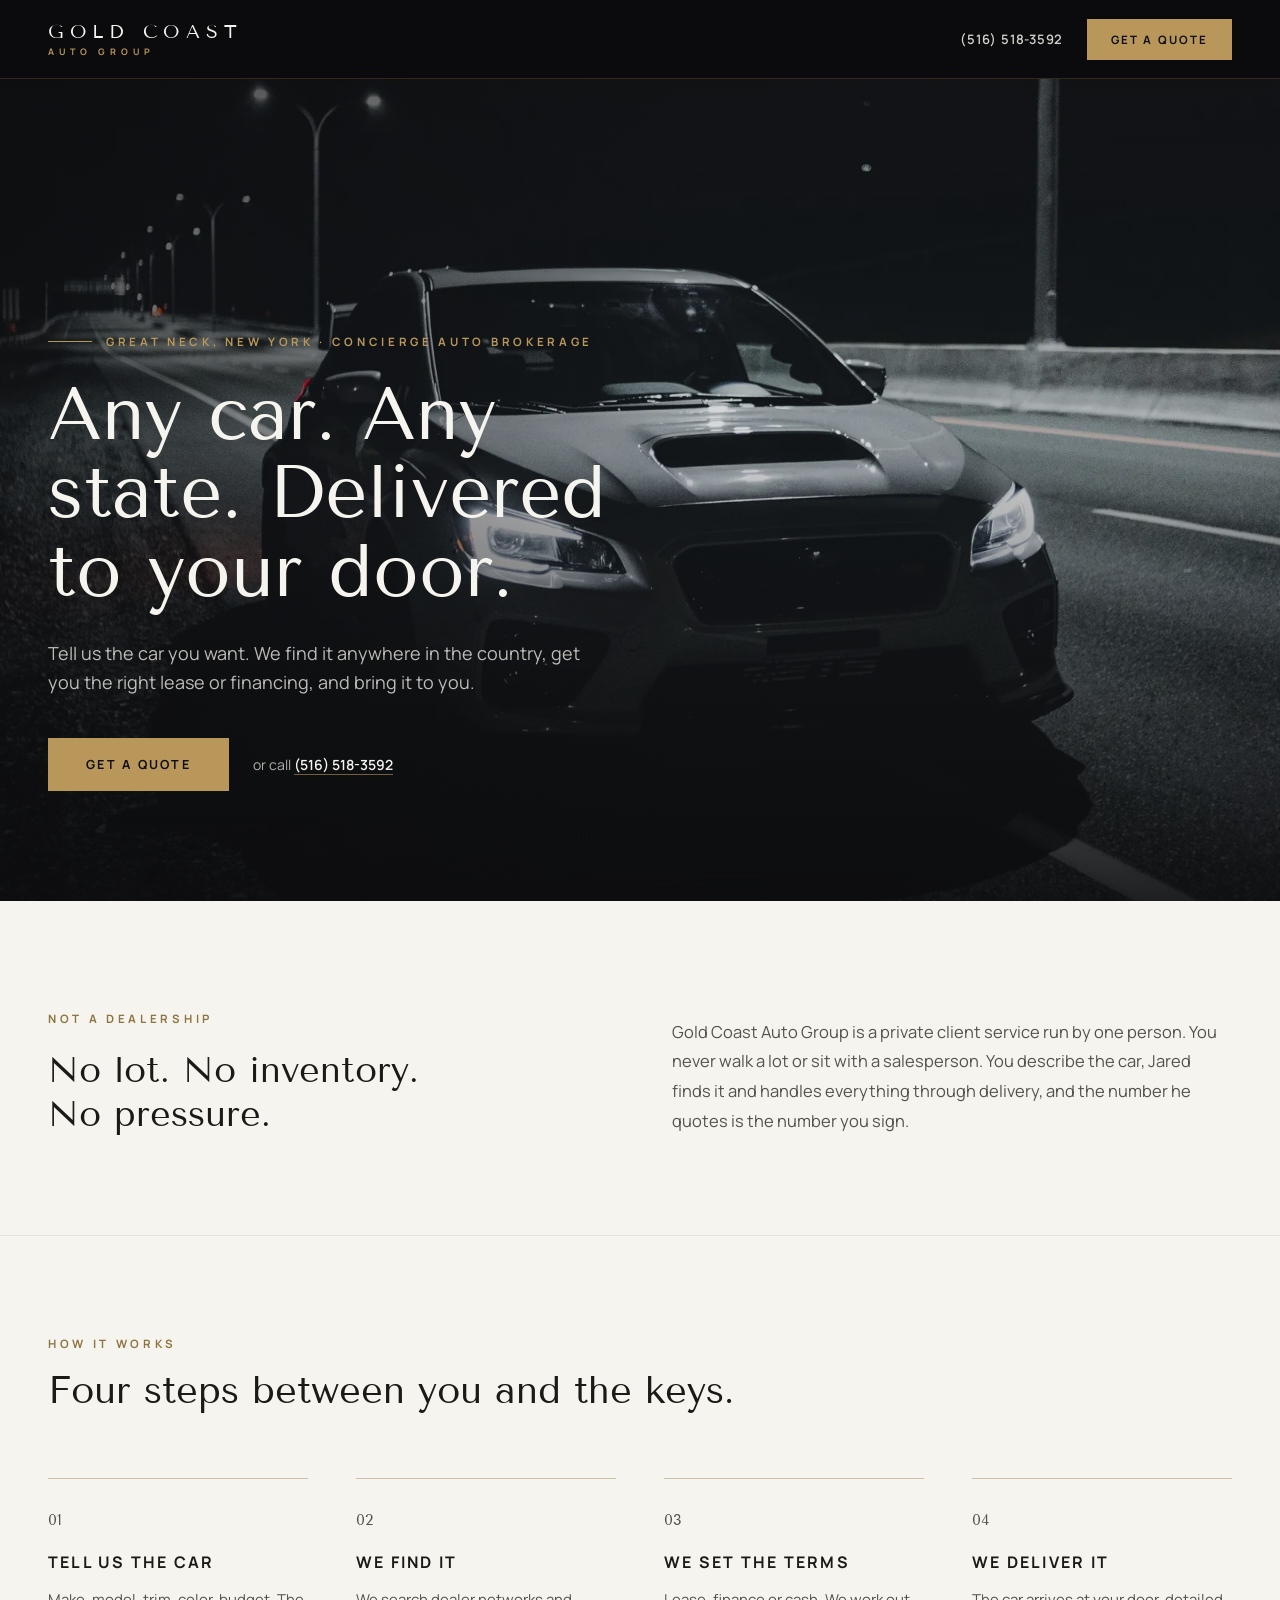
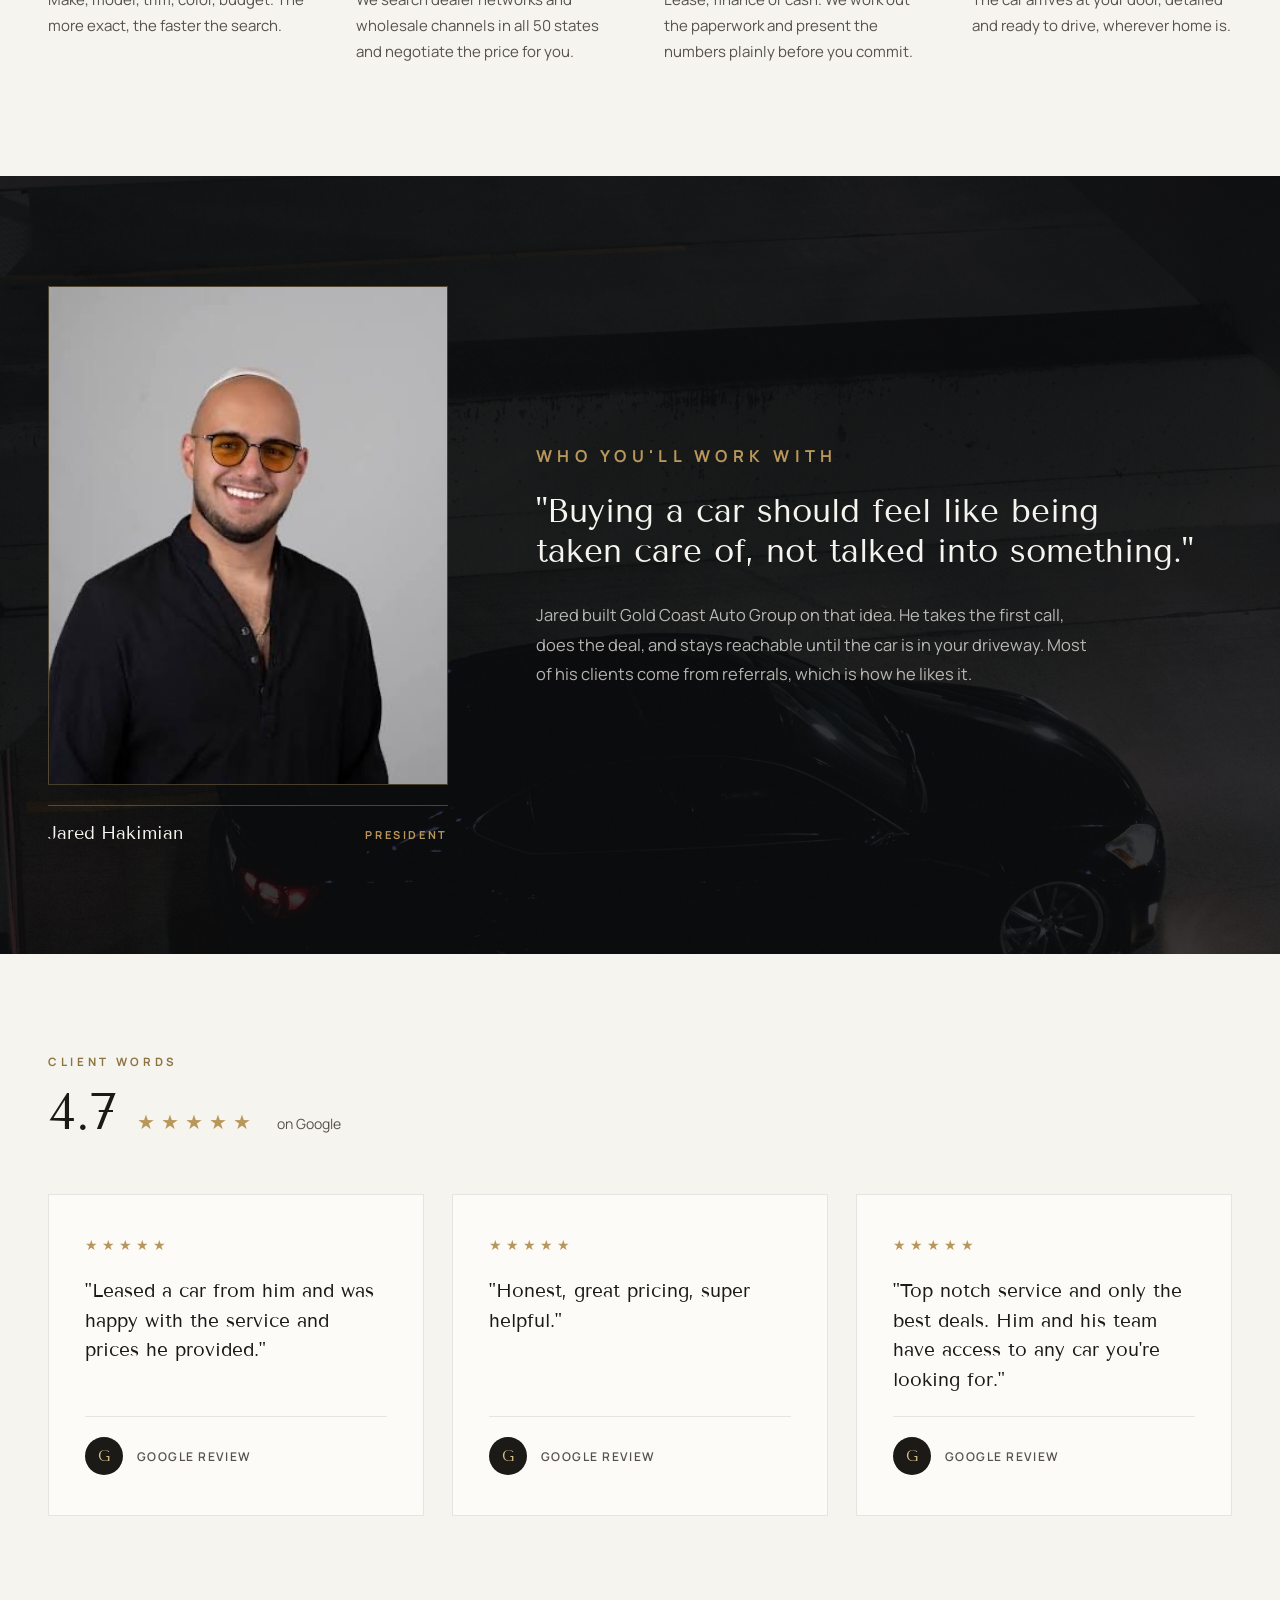
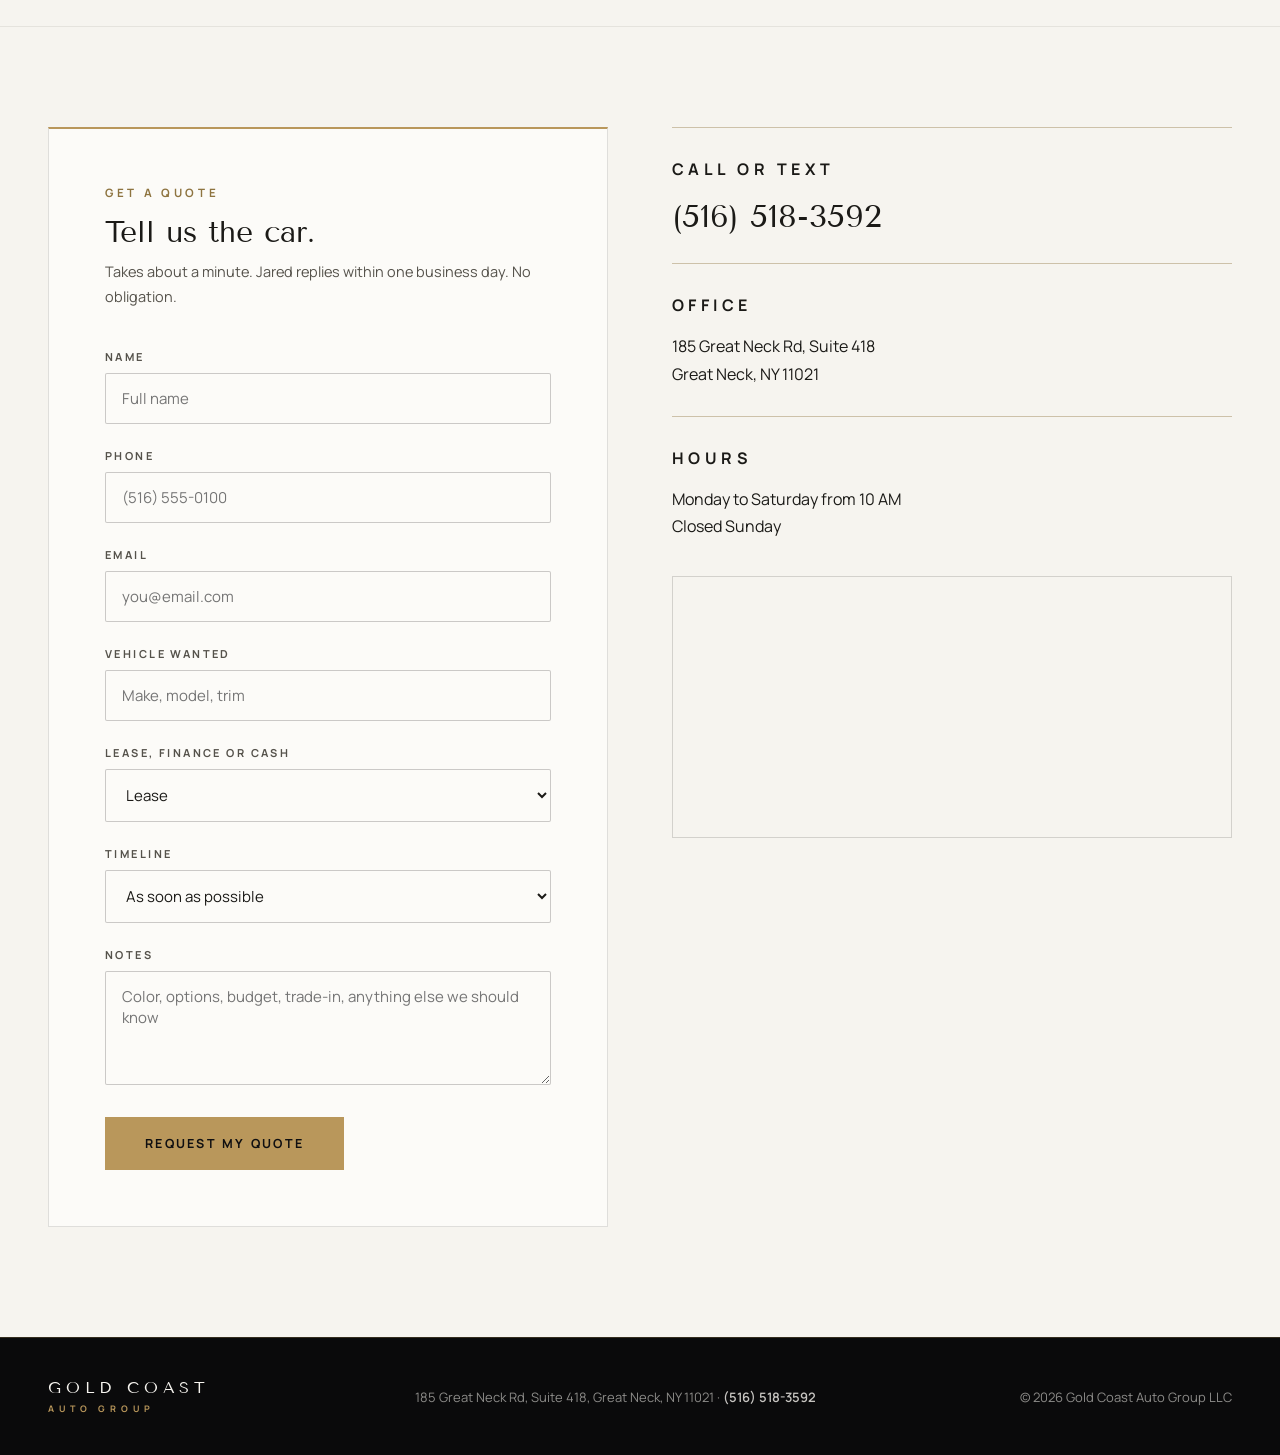
==== commit 2e94791e: "Add Jared's headshot Co-Authored-By: Claude Opus 5.5 <noreply@anthropic.com>" ====
--- a/gold-coast-auto/index.html
+++ b/gold-coast-auto/index.html
@@ -102,8 +102,7 @@
   <div class="wrap">
     <div class="profile-card">
       <div class="headshot" data-headshot>
-        <!-- Replace this block with: <img src="images/jared.jpg" alt="Jared Hakimian, President of Gold Coast Auto Group"> -->
-        <span class="initials" aria-hidden="true">JH</span>
+        <img src="images/jared.jpg" alt="Jared Hakimian, President of Gold Coast Auto Group" loading="lazy">
       </div>
       <div class="profile-name">
         <span class="n">Jared Hakimian</span>
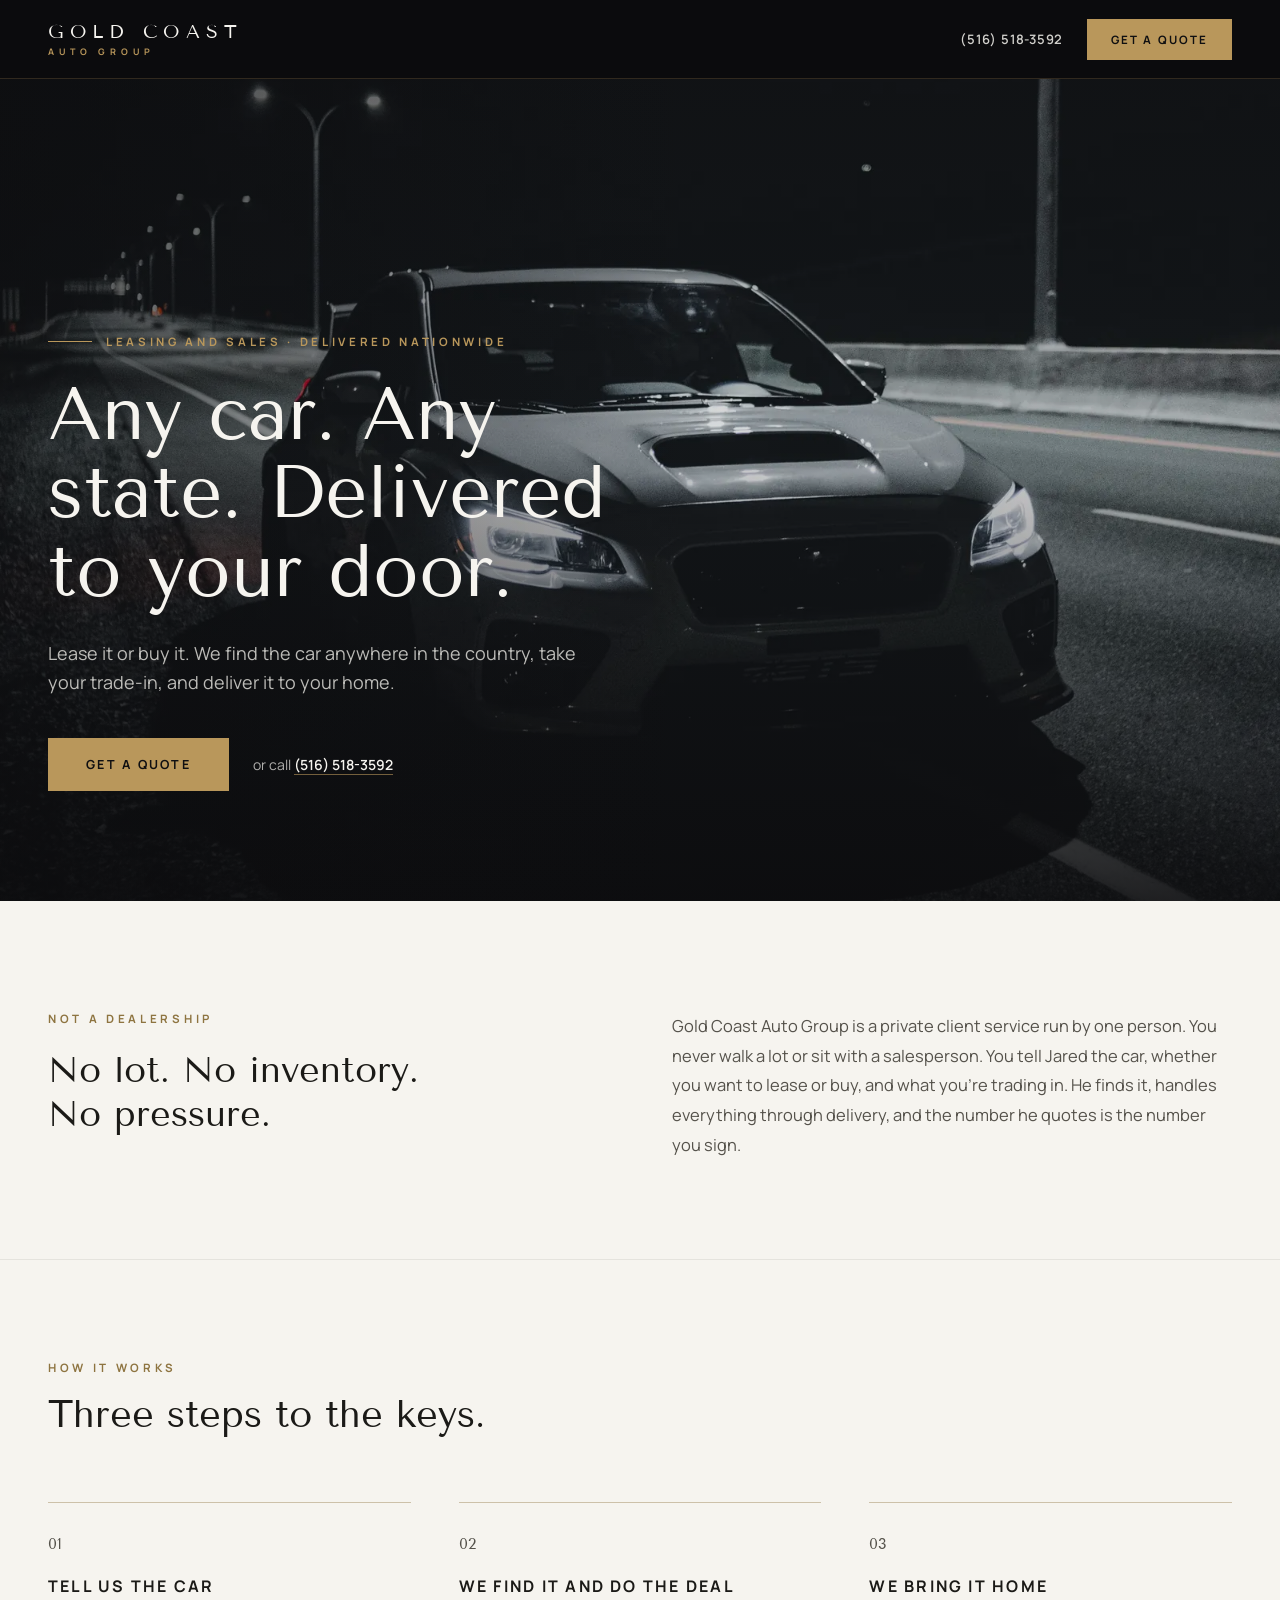
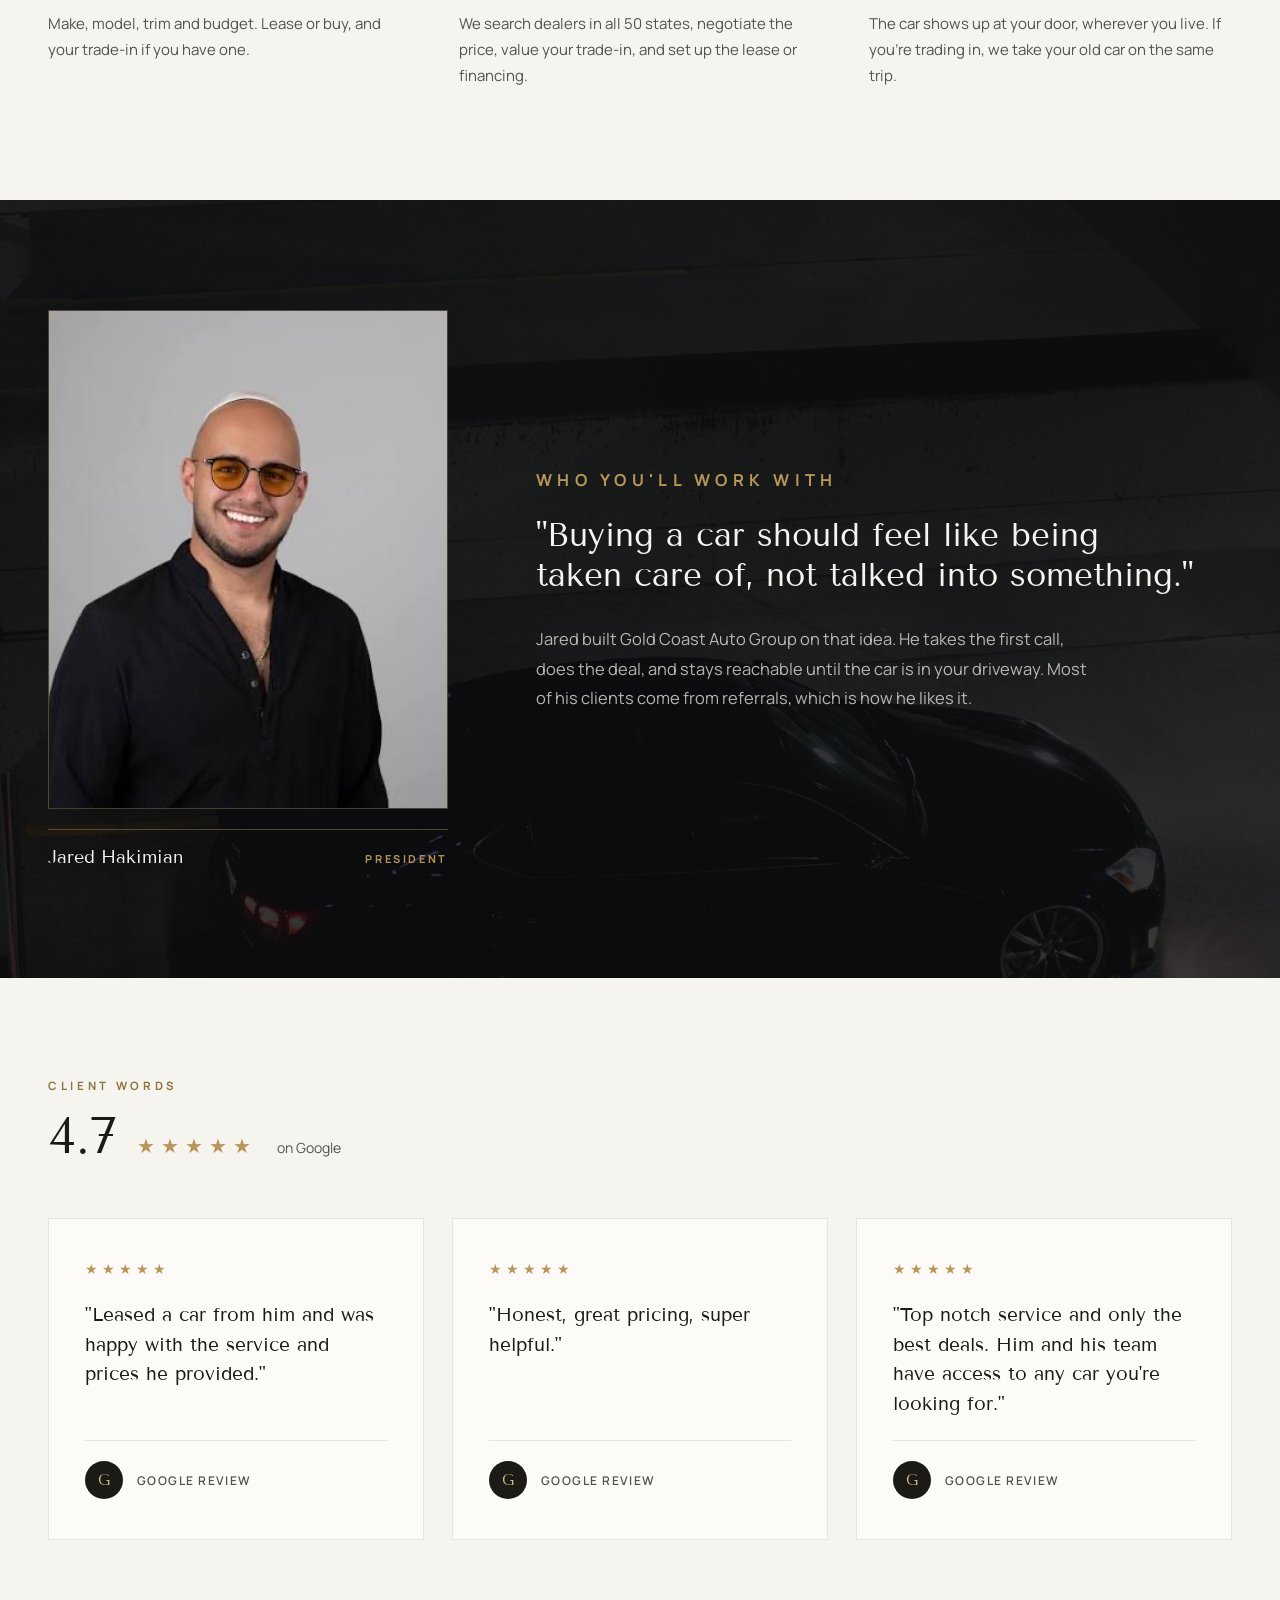
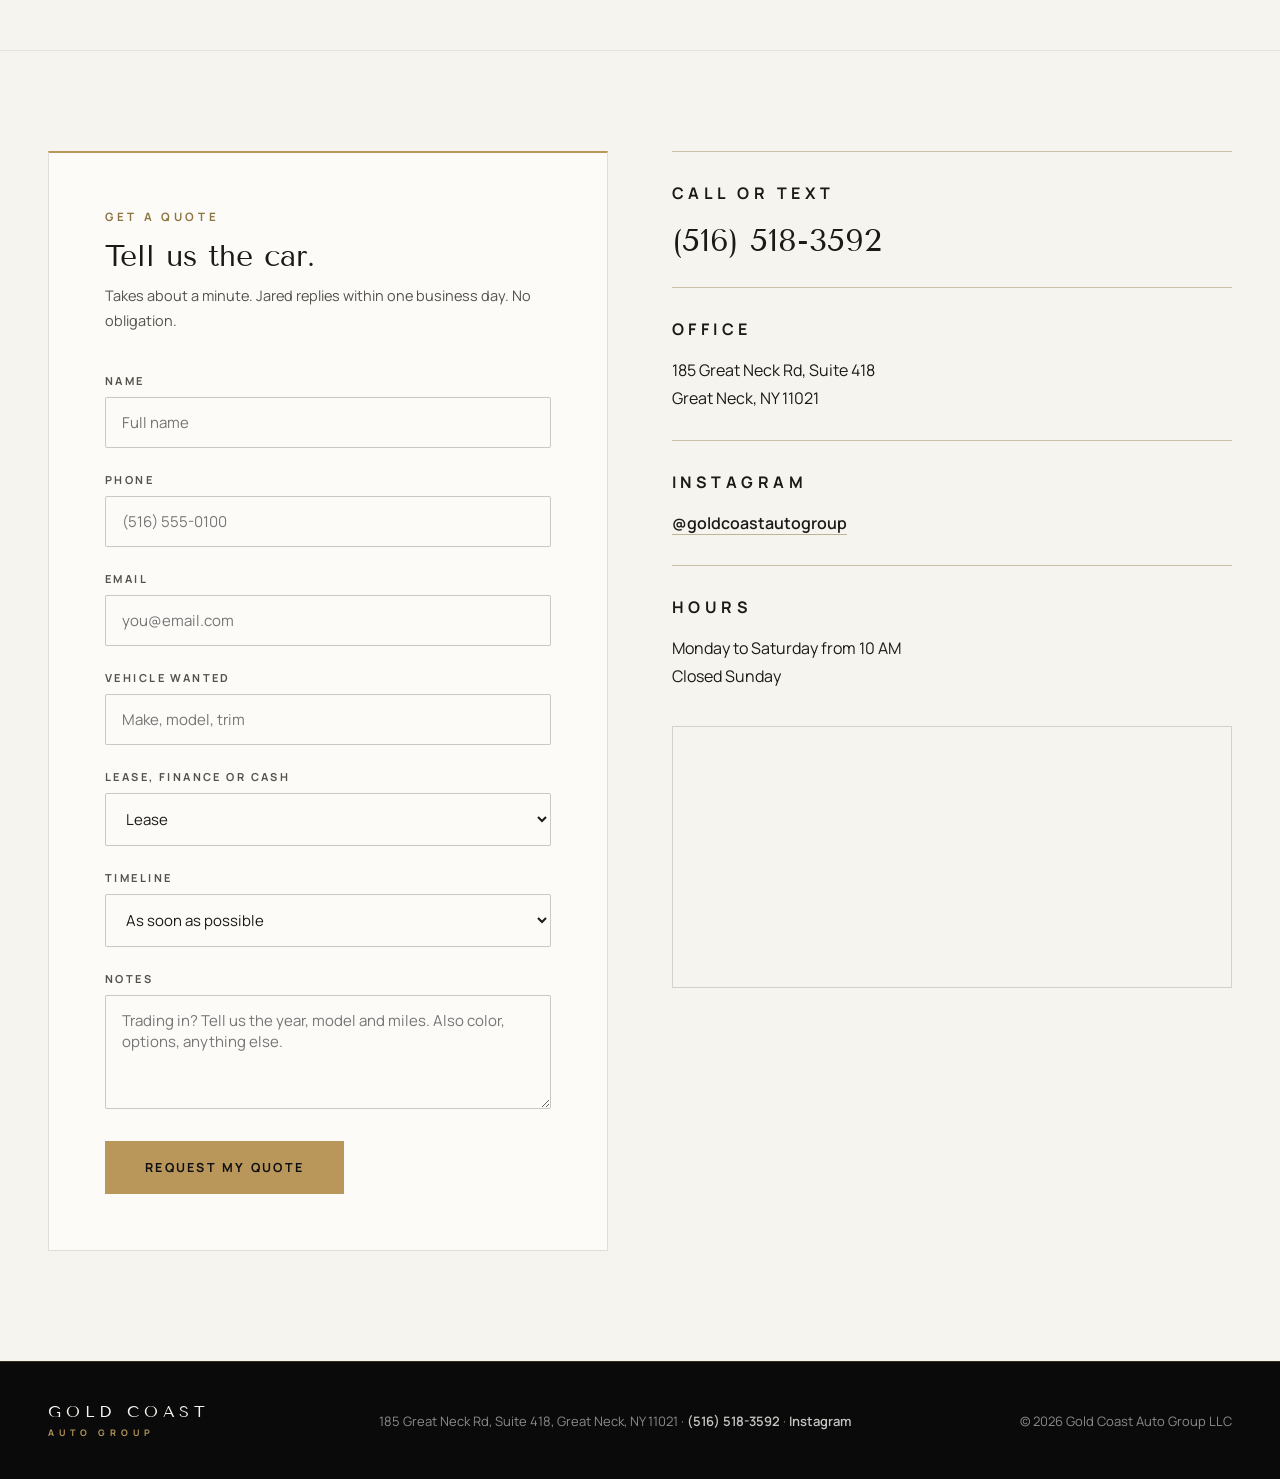
==== commit 66eb3f02: "Add leasing and sales, nationwide home delivery, trade-ins and Instagram Three-step how it works, In" ====
--- a/gold-coast-auto/index.html
+++ b/gold-coast-auto/index.html
@@ -4,11 +4,11 @@
 <meta charset="utf-8">
 <meta name="viewport" content="width=device-width, initial-scale=1">
 <title>Gold Coast Auto Group | Concierge Auto Brokerage, Great Neck NY</title>
-<meta name="description" content="Any car, any state, delivered to your door. Gold Coast Auto Group finds the exact car you want anywhere in the country, arranges the lease or financing, and delivers it. Based in Great Neck, NY.">
+<meta name="description" content="Lease or buy any car, delivered to your home anywhere in the US. Gold Coast Auto Group finds the exact car you want, sets up the lease or financing, takes your trade-in, and brings it to you. Based in Great Neck, NY.">
 <link rel="canonical" href="https://goldcoastautogroup.com/">
 <meta property="og:type" content="website">
 <meta property="og:title" content="Gold Coast Auto Group | Concierge Auto Brokerage">
-<meta property="og:description" content="Any car. Any state. Delivered to your door. Concierge auto brokerage based in Great Neck, NY.">
+<meta property="og:description" content="Lease or buy any car, delivered to your home anywhere in the US. Trade-ins welcome. Based in Great Neck, NY.">
 <meta property="og:image" content="https://goldcoastautogroup.com/images/og.jpg">
 <meta name="theme-color" content="#0C0C0E">
 <link rel="icon" href="favicon.svg" type="image/svg+xml">
@@ -21,13 +21,14 @@
   "@context": "https://schema.org",
   "@type": "AutoDealer",
   "name": "Gold Coast Auto Group",
-  "description": "Concierge auto brokerage. Any make, any model, found anywhere in the country and delivered to your door.",
+  "description": "Car leasing and sales. Any make, any model, found anywhere in the country and delivered to your home. Trade-ins accepted.",
   "url": "https://goldcoastautogroup.com/",
   "telephone": "+1-516-518-3592",
   "address": { "@type": "PostalAddress", "streetAddress": "185 Great Neck Rd, Suite 418", "addressLocality": "Great Neck", "addressRegion": "NY", "postalCode": "11021", "addressCountry": "US" },
   "openingHoursSpecification": [{ "@type": "OpeningHoursSpecification", "dayOfWeek": ["Monday","Tuesday","Wednesday","Thursday","Friday","Saturday"], "opens": "10:00", "closes": "18:00" }],
   "areaServed": "United States",
-  "founder": { "@type": "Person", "name": "Jared Hakimian", "jobTitle": "President" }
+  "founder": { "@type": "Person", "name": "Jared Hakimian", "jobTitle": "President" },
+  "sameAs": ["https://www.instagram.com/goldcoastautogroup/"]
 }
 </script>
 </head>
@@ -57,9 +58,9 @@
   <div class="hero-shade-v"></div>
   <div class="hero-shade-h"></div>
   <div class="wrap">
-    <div class="eyebrow-rule"><span>Great Neck, New York<span class="sm-hide"> · Concierge Auto Brokerage</span></span></div>
+    <div class="eyebrow-rule"><span>Leasing and sales<span class="sm-hide"> · Delivered nationwide</span></span></div>
     <h1>Any car. Any state. Delivered to your door.</h1>
-    <p>Tell us the car you want. We find it anywhere in the country, get you the right lease or financing, and bring it to you.</p>
+    <p>Lease it or buy it. We find the car anywhere in the country, take your trade-in, and deliver it to your home.</p>
     <div class="btn-row">
       <a href="#quote" class="btn btn-gold">Get a Quote</a>
       <span class="or">or call <a href="tel:+15165183592">(516) 518-3592</a></span>
@@ -74,7 +75,7 @@
         <p class="eyebrow on-cream">Not a dealership</p>
         <h2>No lot. No inventory. No pressure.</h2>
       </div>
-      <p class="lead">Gold Coast Auto Group is a private client service run by one person. You never walk a lot or sit with a salesperson. You describe the car, Jared finds it and handles everything through delivery, and the number he quotes is the number you sign.</p>
+      <p class="lead">Gold Coast Auto Group is a private client service run by one person. You never walk a lot or sit with a salesperson. You tell Jared the car, whether you want to lease or buy, and what you're trading in. He finds it, handles everything through delivery, and the number he quotes is the number you sign.</p>
     </div>
   </div>
 </section>
@@ -82,12 +83,11 @@
 <section class="section-cream how">
   <div class="wrap">
     <p class="eyebrow on-cream">How it works</p>
-    <h2 class="h2 on-cream">Four steps between you and the keys.</h2>
+    <h2 class="h2 on-cream">Three steps to the keys.</h2>
     <div class="steps">
-      <div class="step"><p class="step-n">01</p><h3>Tell us the car</h3><p>Make, model, trim, color, budget. The more exact, the faster the search.</p></div>
-      <div class="step"><p class="step-n">02</p><h3>We find it</h3><p>We search dealer networks and wholesale channels in all 50 states and negotiate the price for you.</p></div>
-      <div class="step"><p class="step-n">03</p><h3>We set the terms</h3><p>Lease, finance or cash. We work out the paperwork and present the numbers plainly before you commit.</p></div>
-      <div class="step"><p class="step-n">04</p><h3>We deliver it</h3><p>The car arrives at your door, detailed and ready to drive, wherever home is.</p></div>
+      <div class="step"><p class="step-n">01</p><h3>Tell us the car</h3><p>Make, model, trim and budget. Lease or buy, and your trade-in if you have one.</p></div>
+      <div class="step"><p class="step-n">02</p><h3>We find it and do the deal</h3><p>We search dealers in all 50 states, negotiate the price, value your trade-in, and set up the lease or financing.</p></div>
+      <div class="step"><p class="step-n">03</p><h3>We bring it home</h3><p>The car shows up at your door, wherever you live. If you're trading in, we take your old car on the same trip.</p></div>
     </div>
   </div>
 </section>
@@ -162,7 +162,7 @@
               <option>Just exploring</option>
             </select>
           </label>
-          <label class="full">Notes<textarea name="notes" rows="4" placeholder="Color, options, budget, trade-in, anything else we should know"></textarea></label>
+          <label class="full">Notes<textarea name="notes" rows="4" placeholder="Trading in? Tell us the year, model and miles. Also color, options, anything else."></textarea></label>
           <label class="hp" aria-hidden="true">Leave this empty<input type="checkbox" name="botcheck" tabindex="-1"></label>
           <p class="form-error" role="alert">Something went wrong sending your request. Please try again or call (516) 518-3592.</p>
           <div class="form-foot">
@@ -186,6 +186,10 @@
         <p class="footer-h">Office</p>
         <p>185 Great Neck Rd, Suite 418<br>Great Neck, NY 11021</p>
       </div>
+      <div class="contact-row">
+        <p class="footer-h">Instagram</p>
+        <p><a href="https://www.instagram.com/goldcoastautogroup/" class="ig" target="_blank" rel="noopener">@goldcoastautogroup</a></p>
+      </div>
       <div class="contact-row last">
         <p class="footer-h">Hours</p>
         <p>Monday to Saturday from 10 AM<br>Closed Sunday</p>
@@ -205,7 +209,7 @@
       <p class="brand-name">GOLD COAST</p>
       <p class="brand-sub">AUTO GROUP</p>
     </div>
-    <span>185 Great Neck Rd, Suite 418, Great Neck, NY 11021 · <a href="tel:+15165183592">(516) 518-3592</a></span>
+    <span>185 Great Neck Rd, Suite 418, Great Neck, NY 11021 · <a href="tel:+15165183592">(516) 518-3592</a> · <a href="https://www.instagram.com/goldcoastautogroup/" target="_blank" rel="noopener">Instagram</a></span>
     <span>© 2026 Gold Coast Auto Group LLC</span>
   </div>
 </footer>
--- a/gold-coast-auto/css/site.css
+++ b/gold-coast-auto/css/site.css
@@ -85,7 +85,7 @@
 /* ---------- How it works ---------- */
 .how .wrap { padding-top: 100px; padding-bottom: 110px; }
 .how .h2 { margin-bottom: 64px; }
-.steps { display: grid; grid-template-columns: repeat(auto-fit, minmax(250px, 1fr)); gap: 48px; }
+.steps { display: grid; grid-template-columns: repeat(3, 1fr); gap: 48px; }
 .step { border-top: 1px solid rgba(142,116,64,0.4); padding-top: 28px; }
 .step-n { font-family: var(--serif); font-size: 56px; color: var(--gold); margin: 0 0 18px; line-height: 1; }
 .step h3 { font-size: 16px; font-weight: 700; letter-spacing: 0.14em; text-transform: uppercase; color: var(--ink); margin: 0 0 14px; }
@@ -155,6 +155,8 @@
 .contact-row .big:hover { color: var(--gold-dark); }
 .contact-row p { font-size: 16px; line-height: 1.7; color: var(--ink); }
 .contact-row.last { padding-bottom: 36px; }
+.contact-row .ig { color: var(--ink); font-weight: 600; border-bottom: 1px solid rgba(142,116,64,0.5); }
+.contact-row .ig:hover { color: var(--gold-dark); }
 .map { height: 260px; border: 1px solid rgba(27,26,23,0.16); overflow: hidden; }
 .map iframe { display: block; width: 100%; height: 260px; border: 0; }
 
@@ -184,7 +186,7 @@
   .intro .wrap, .how .wrap, .reviews .wrap, .quote .wrap, .profile .wrap { padding-top: 64px; padding-bottom: 64px; }
   .intro-grid, .quote .wrap { grid-template-columns: 1fr; gap: 40px; }
   .how .h2 { margin-bottom: 40px; }
-  .steps { gap: 32px; }
+  .steps { gap: 32px; grid-template-columns: 1fr; }
   .form-card { padding: 32px 24px; }
   .form { grid-template-columns: 1fr; }
   .footer-bottom { flex-direction: column; align-items: flex-start; gap: 12px; }
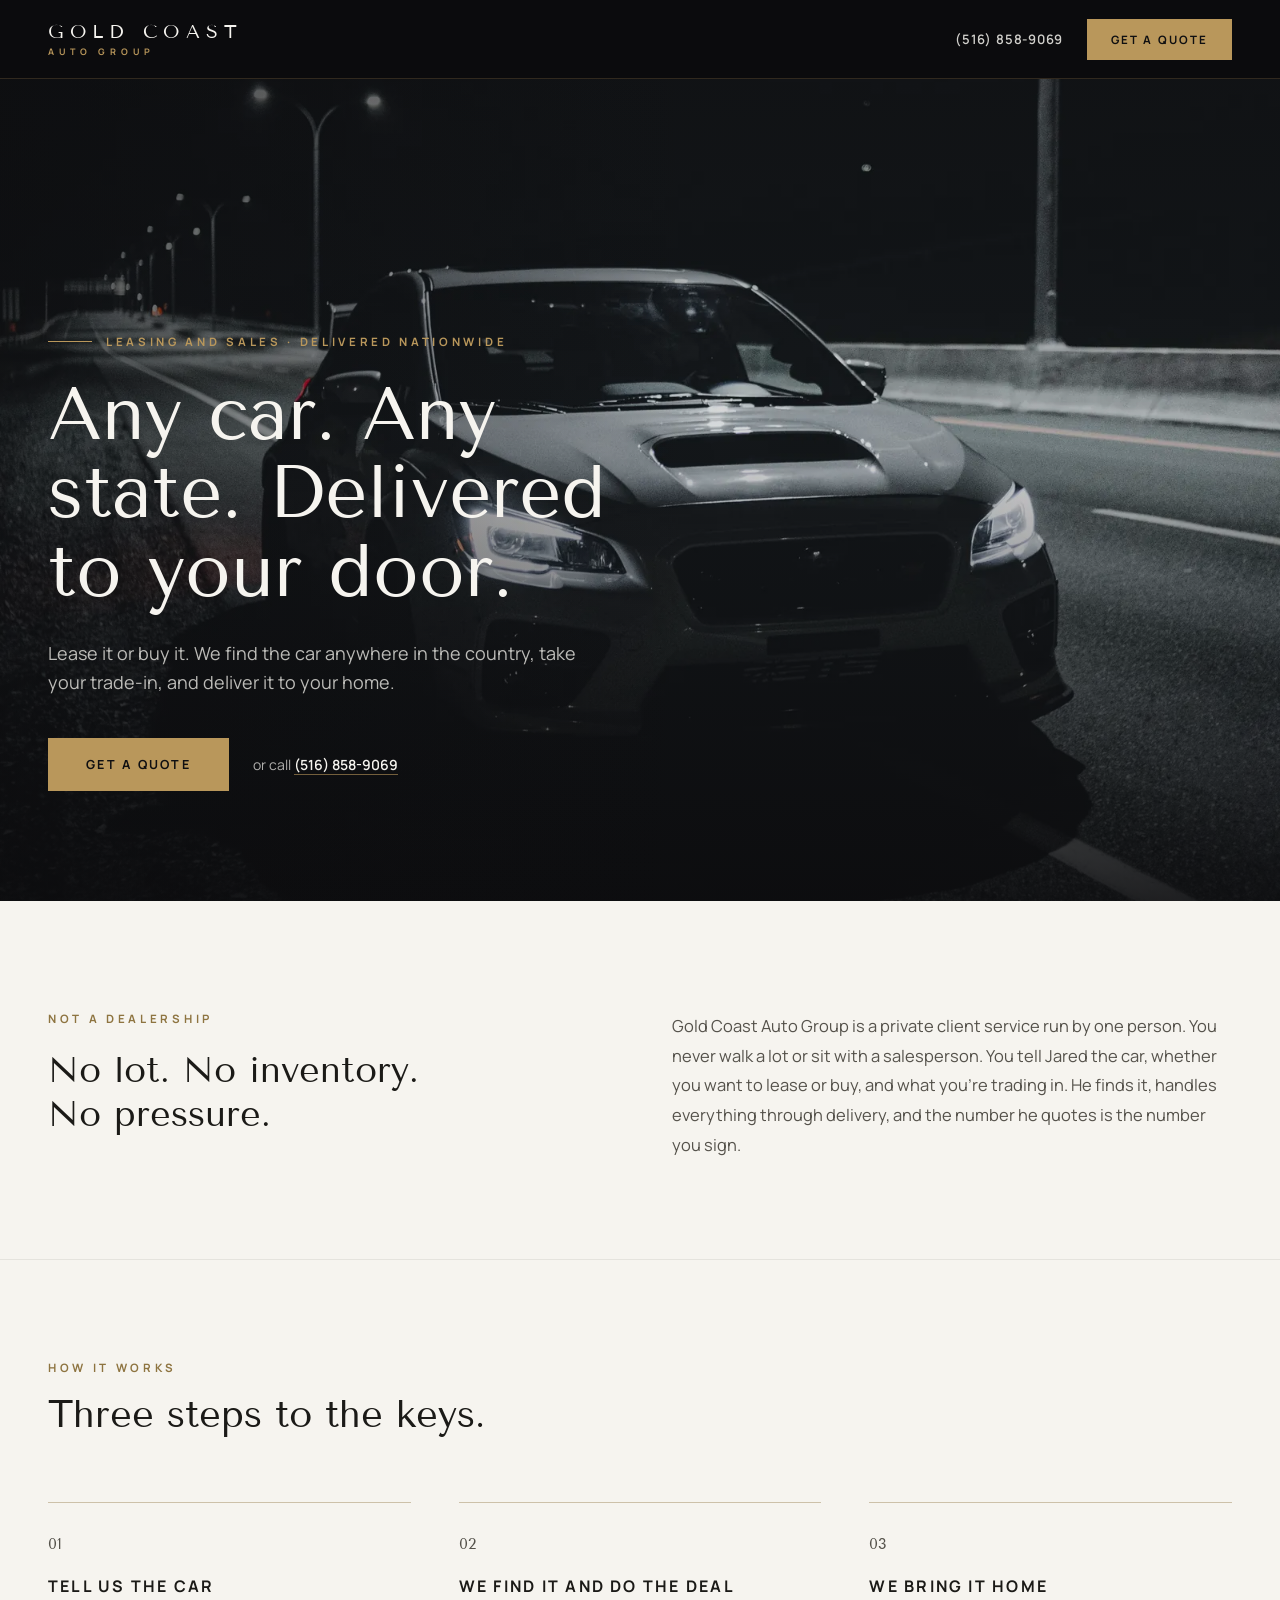
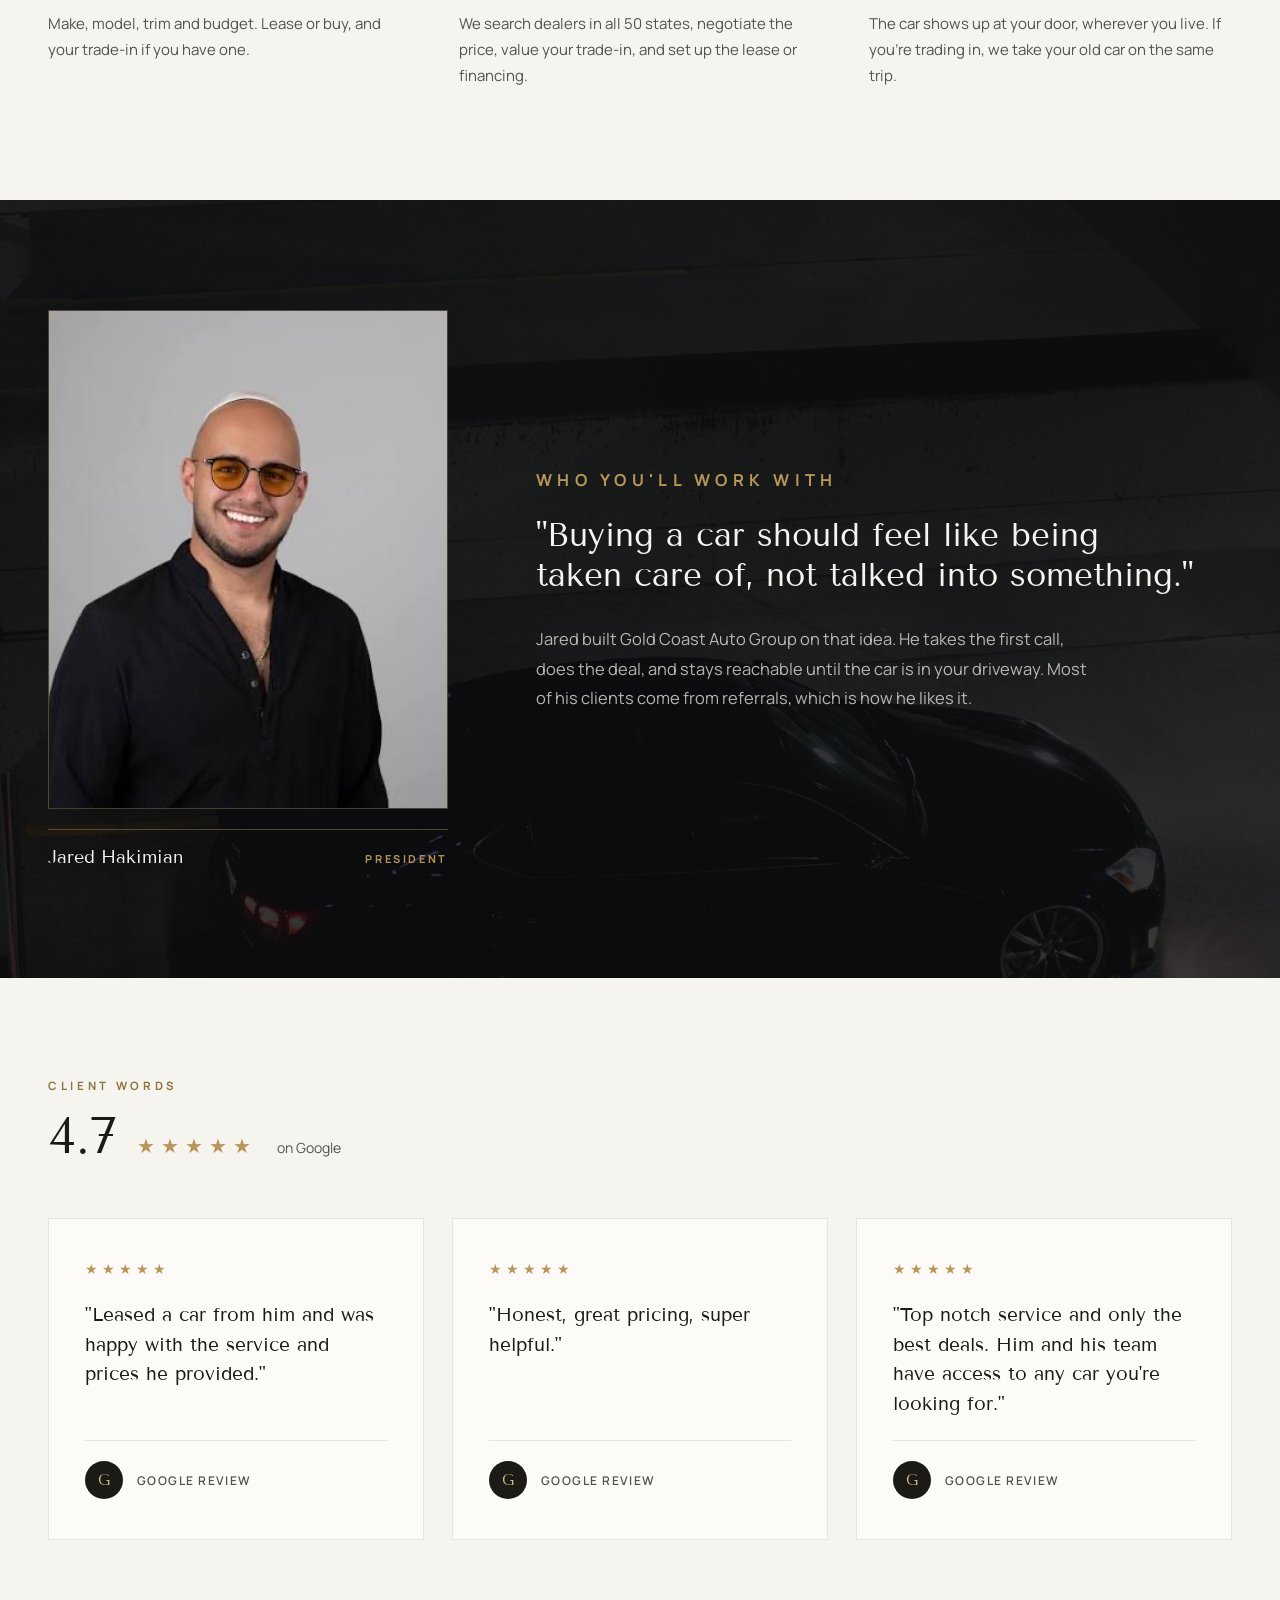
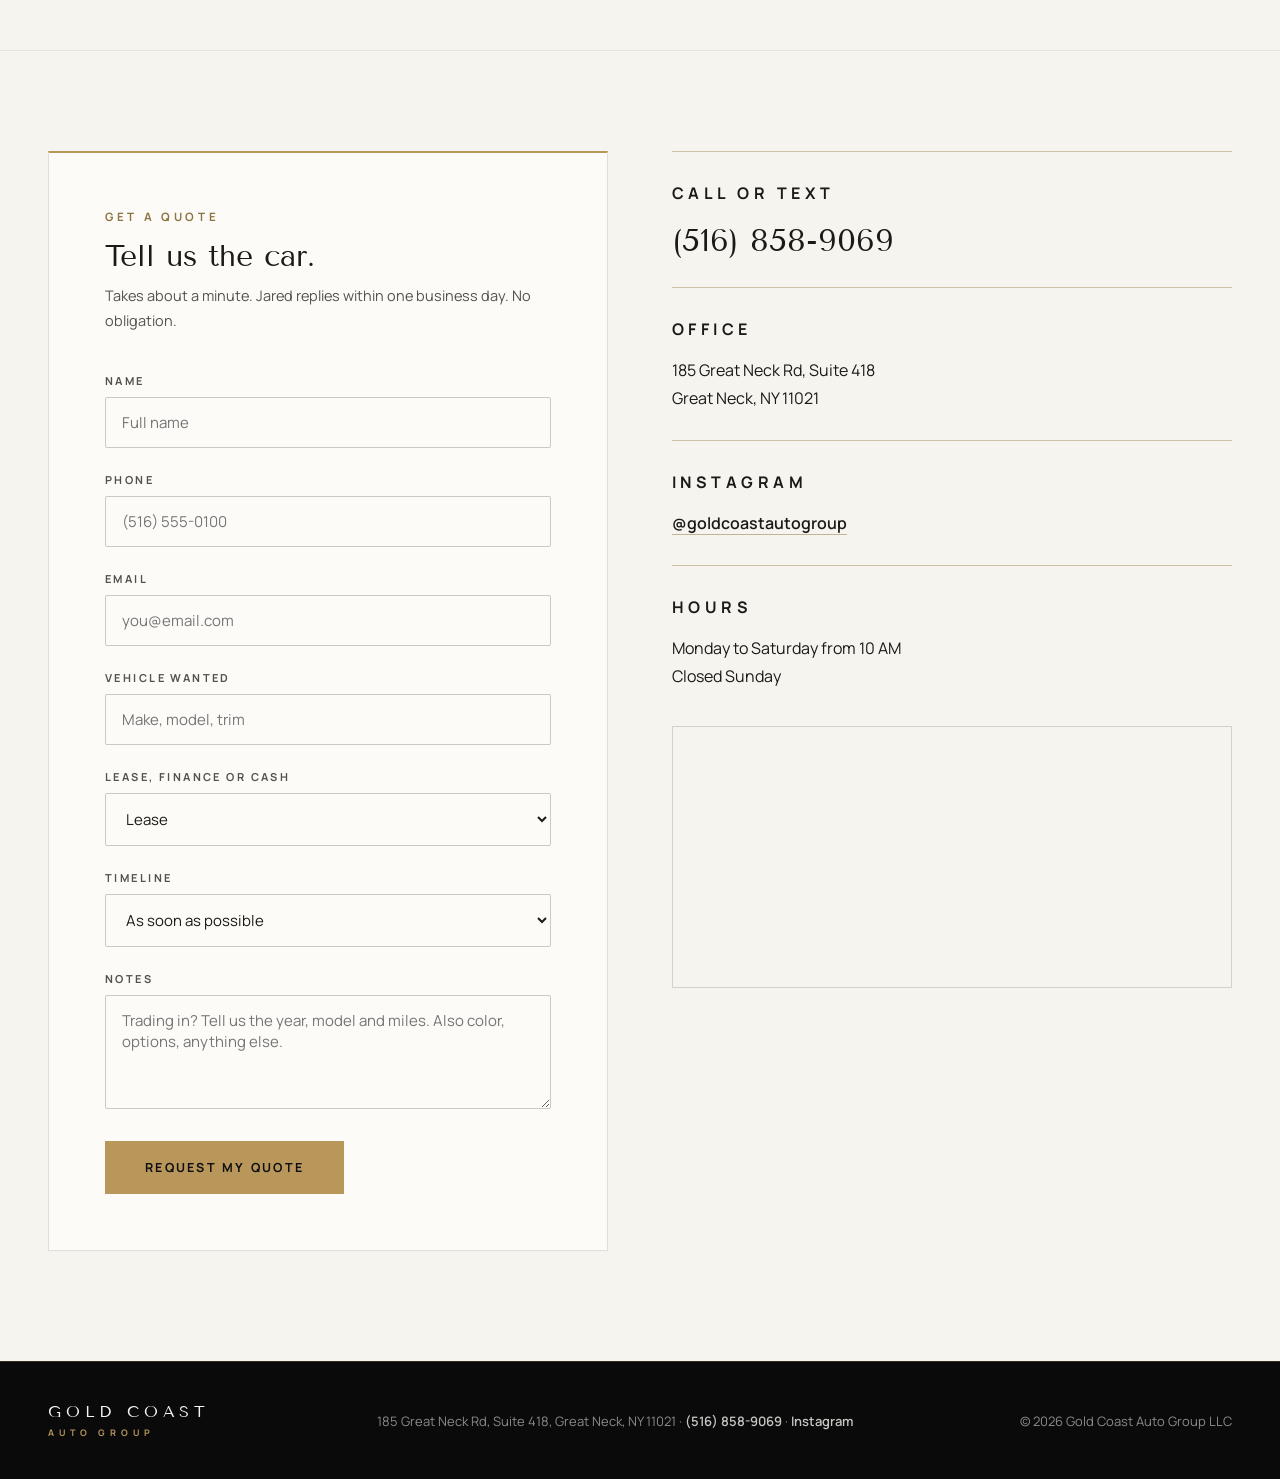
==== commit fb99dff1: "Use (516) 858-9069 as the site phone number Co-Authored-By: Claude Opus 5.5 <noreply@anthropic.com>" ====
--- a/gold-coast-auto/index.html
+++ b/gold-coast-auto/index.html
@@ -23,7 +23,7 @@
   "name": "Gold Coast Auto Group",
   "description": "Car leasing and sales. Any make, any model, found anywhere in the country and delivered to your home. Trade-ins accepted.",
   "url": "https://goldcoastautogroup.com/",
-  "telephone": "+1-516-518-3592",
+  "telephone": "+1-516-858-9069",
   "address": { "@type": "PostalAddress", "streetAddress": "185 Great Neck Rd, Suite 418", "addressLocality": "Great Neck", "addressRegion": "NY", "postalCode": "11021", "addressCountry": "US" },
   "openingHoursSpecification": [{ "@type": "OpeningHoursSpecification", "dayOfWeek": ["Monday","Tuesday","Wednesday","Thursday","Friday","Saturday"], "opens": "10:00", "closes": "18:00" }],
   "areaServed": "United States",
@@ -41,7 +41,7 @@
       <span class="brand-sub">AUTO GROUP</span>
     </a>
     <div class="header-cta">
-      <a href="tel:+15165183592" class="header-phone">(516) 518-3592</a>
+      <a href="tel:+15168589069" class="header-phone">(516) 858-9069</a>
       <a href="#quote" class="header-btn">Get a Quote</a>
     </div>
   </div>
@@ -63,7 +63,7 @@
     <p>Lease it or buy it. We find the car anywhere in the country, take your trade-in, and deliver it to your home.</p>
     <div class="btn-row">
       <a href="#quote" class="btn btn-gold">Get a Quote</a>
-      <span class="or">or call <a href="tel:+15165183592">(516) 518-3592</a></span>
+      <span class="or">or call <a href="tel:+15168589069">(516) 858-9069</a></span>
     </div>
   </div>
 </section>
@@ -164,7 +164,7 @@
           </label>
           <label class="full">Notes<textarea name="notes" rows="4" placeholder="Trading in? Tell us the year, model and miles. Also color, options, anything else."></textarea></label>
           <label class="hp" aria-hidden="true">Leave this empty<input type="checkbox" name="botcheck" tabindex="-1"></label>
-          <p class="form-error" role="alert">Something went wrong sending your request. Please try again or call (516) 518-3592.</p>
+          <p class="form-error" role="alert">Something went wrong sending your request. Please try again or call (516) 858-9069.</p>
           <div class="form-foot">
             <button type="submit">Request My Quote</button>
           </div>
@@ -174,13 +174,13 @@
         <div class="check">✓</div>
         <h2 class="serif">Thank you.</h2>
         <p>Jared will reach out within one business day.</p>
-        <p class="small">Need us sooner? <a href="tel:+15165183592">Call (516) 518-3592</a></p>
+        <p class="small">Need us sooner? <a href="tel:+15168589069">Call (516) 858-9069</a></p>
       </div>
     </div>
     <div class="contact-side">
       <div class="contact-row">
         <p class="footer-h">Call or text</p>
-        <a href="tel:+15165183592" class="big">(516) 518-3592</a>
+        <a href="tel:+15168589069" class="big">(516) 858-9069</a>
       </div>
       <div class="contact-row">
         <p class="footer-h">Office</p>
@@ -209,7 +209,7 @@
       <p class="brand-name">GOLD COAST</p>
       <p class="brand-sub">AUTO GROUP</p>
     </div>
-    <span>185 Great Neck Rd, Suite 418, Great Neck, NY 11021 · <a href="tel:+15165183592">(516) 518-3592</a> · <a href="https://www.instagram.com/goldcoastautogroup/" target="_blank" rel="noopener">Instagram</a></span>
+    <span>185 Great Neck Rd, Suite 418, Great Neck, NY 11021 · <a href="tel:+15168589069">(516) 858-9069</a> · <a href="https://www.instagram.com/goldcoastautogroup/" target="_blank" rel="noopener">Instagram</a></span>
     <span>© 2026 Gold Coast Auto Group LLC</span>
   </div>
 </footer>
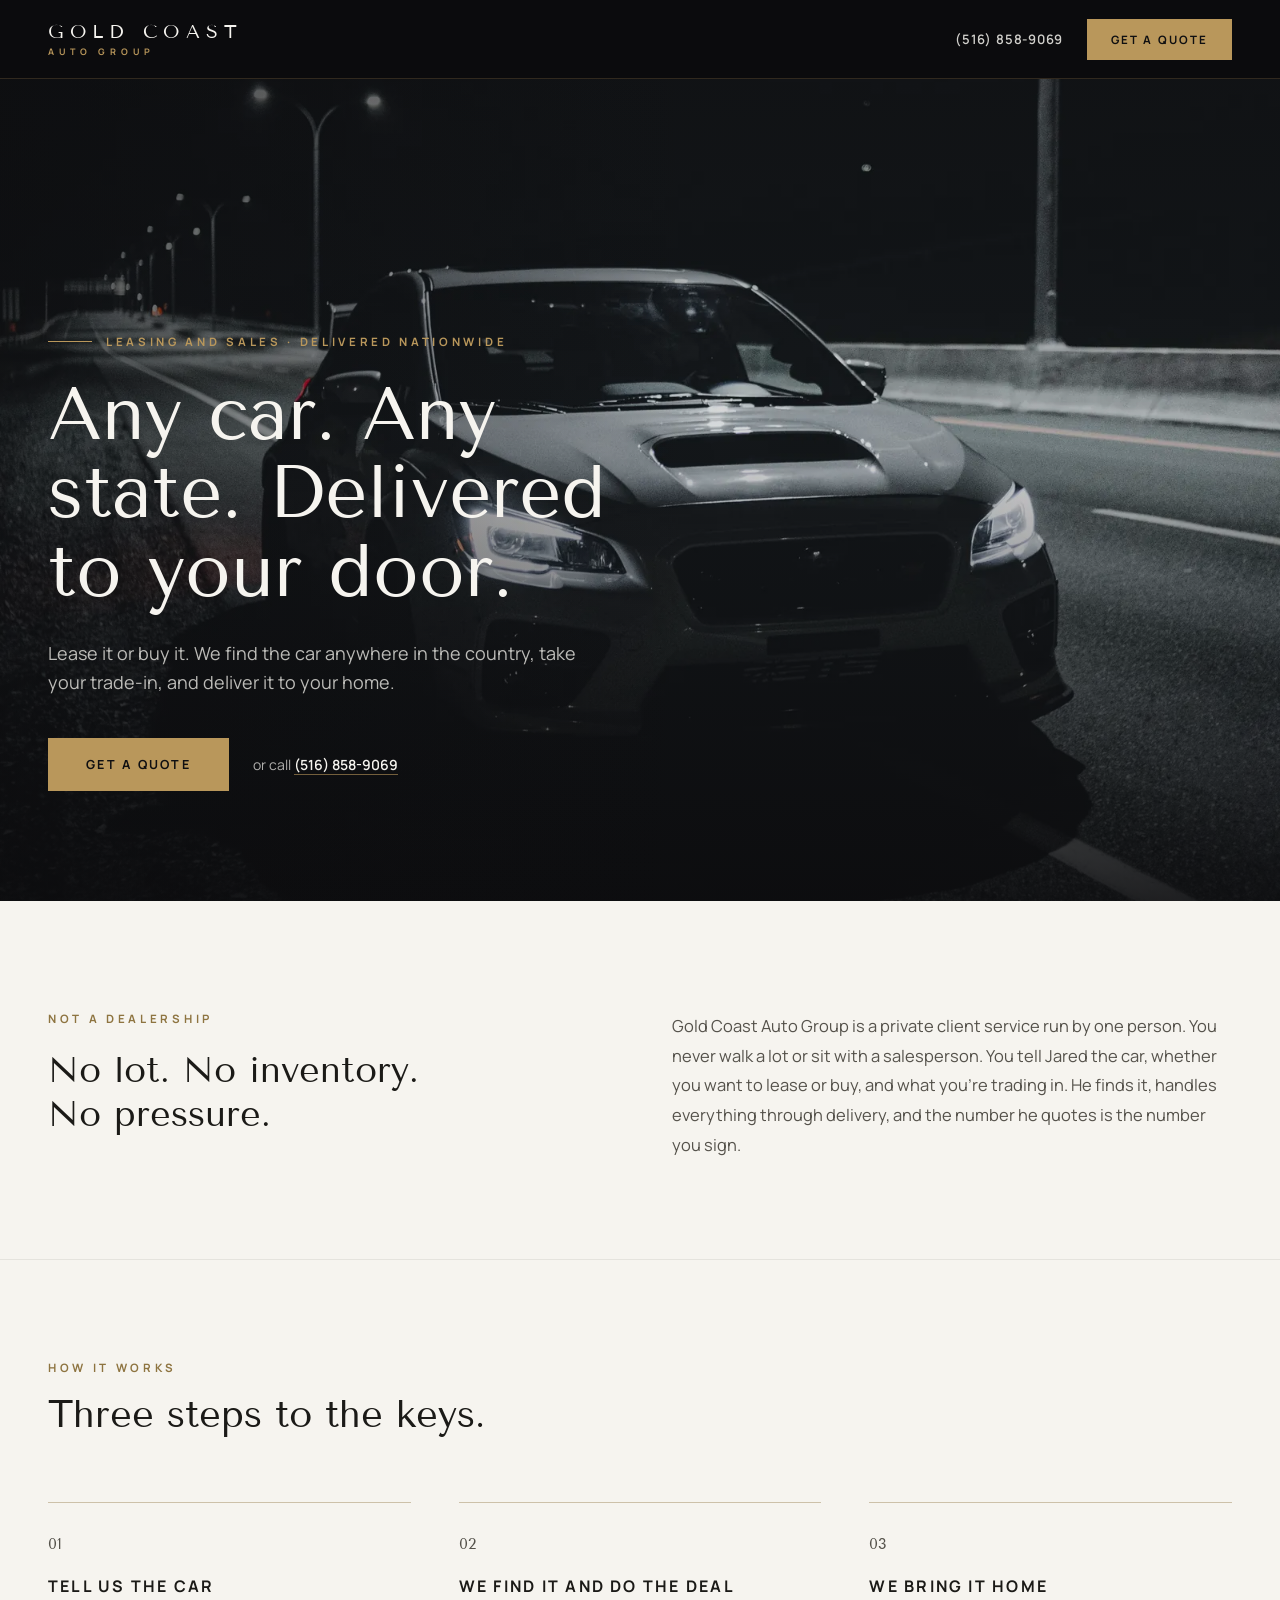
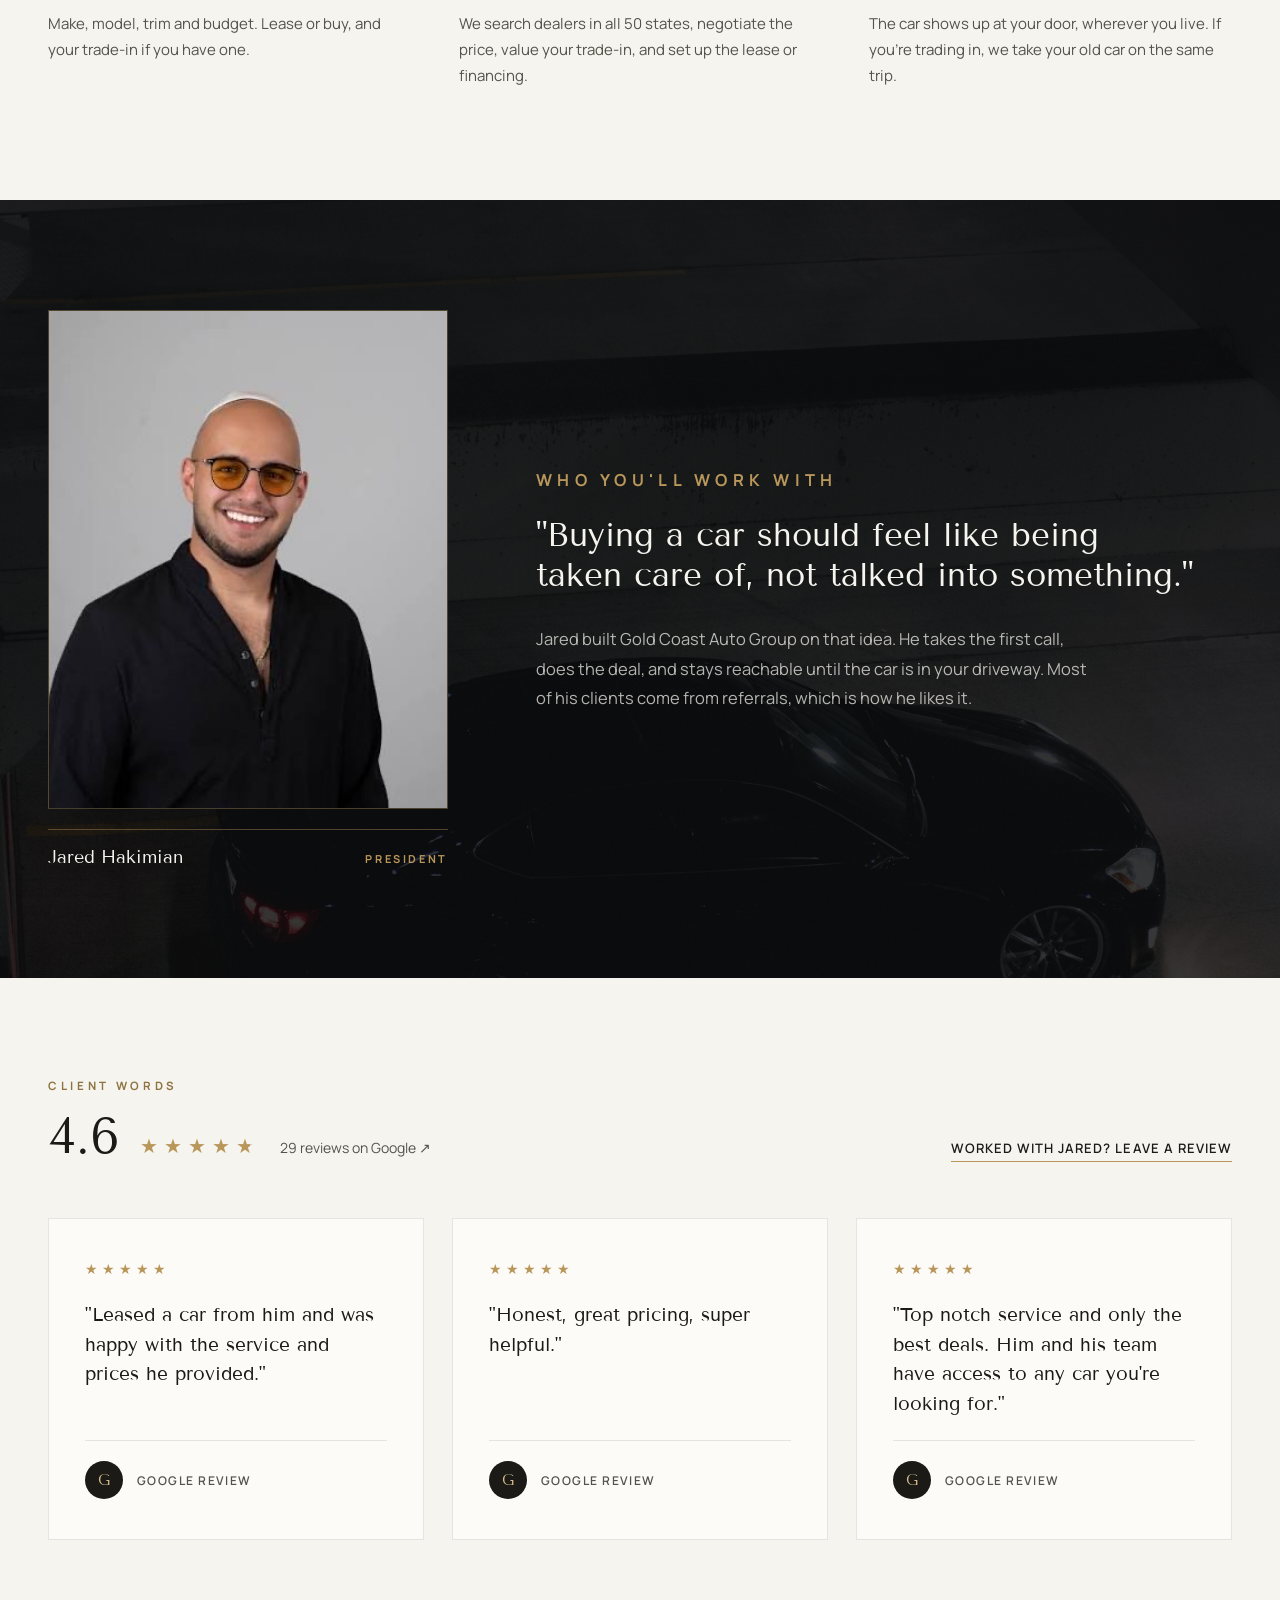
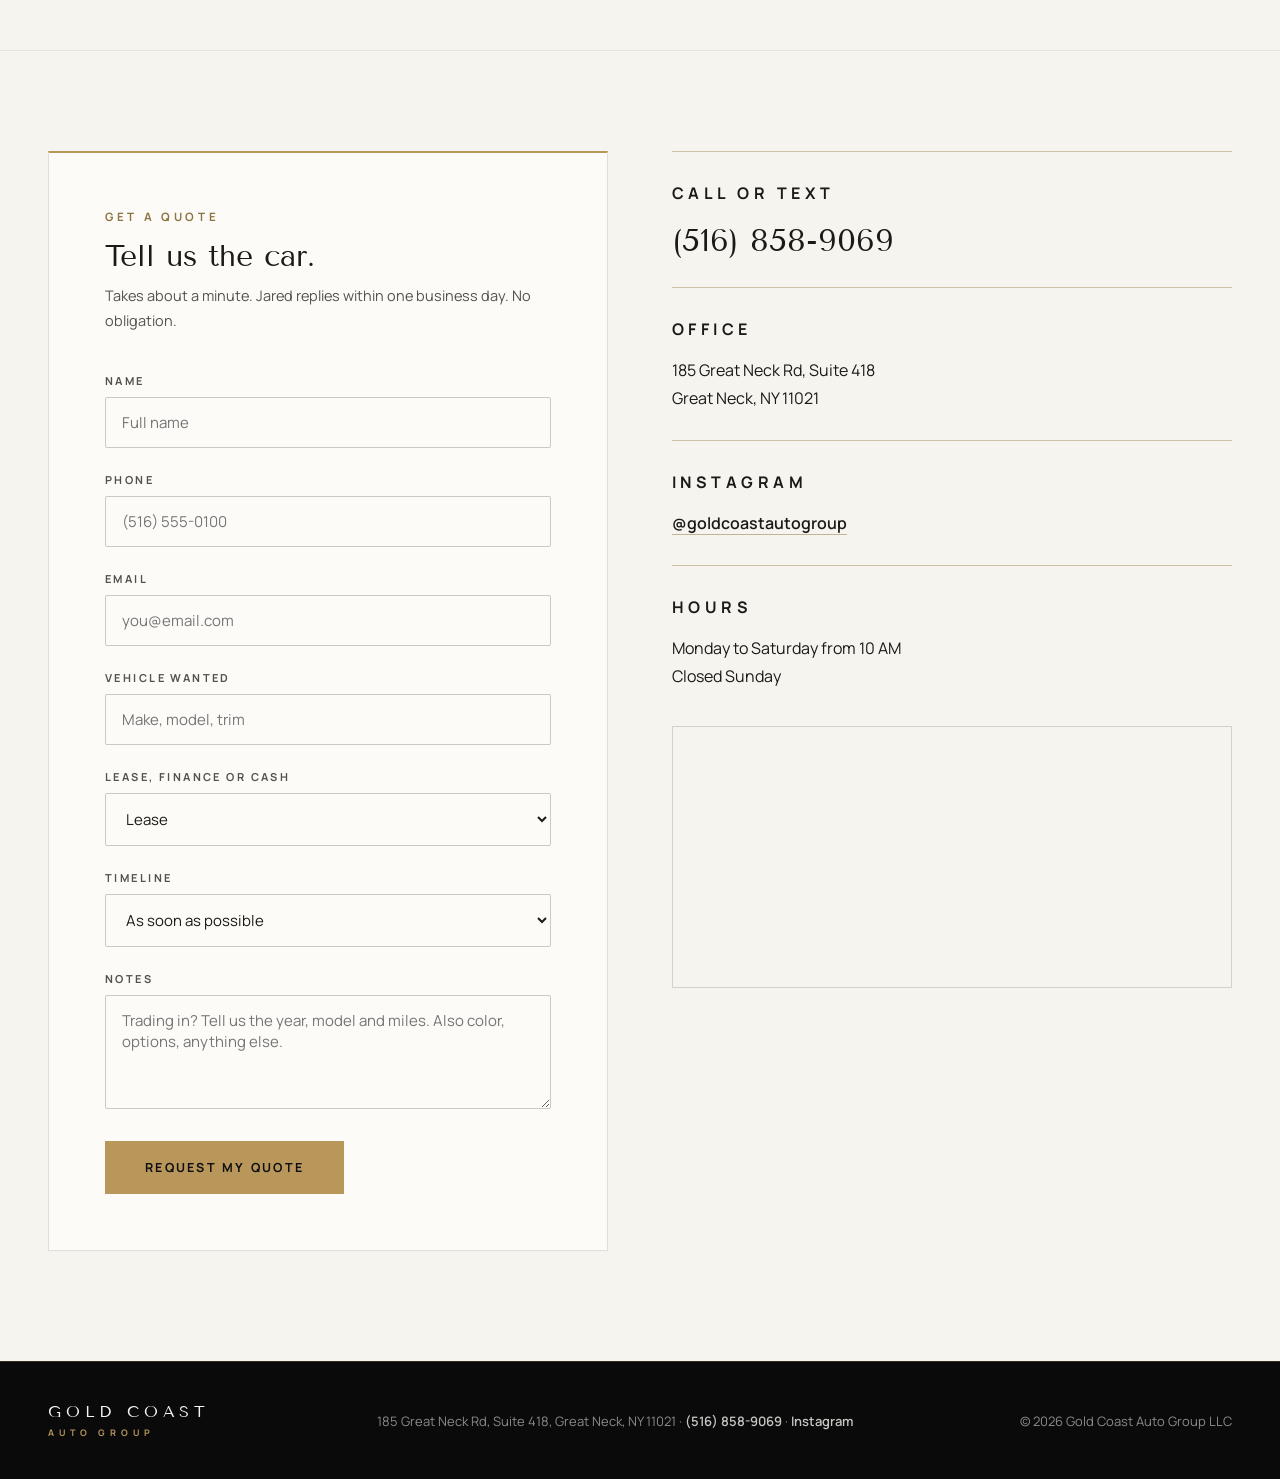
==== commit eb2e3d59: "Link the Google rating to Jared's real listing and add a Leave a review link The rating badge now op" ====
--- a/gold-coast-auto/index.html
+++ b/gold-coast-auto/index.html
@@ -121,9 +121,12 @@
   <div class="wrap">
     <p class="eyebrow on-cream">Client words</p>
     <div class="rating">
-      <h2>4.7</h2>
-      <span class="stars" aria-label="4.7 out of 5 stars">★★★★<span class="part">★</span></span>
-      <span class="on">on Google</span>
+      <a class="rating-link" href="https://www.google.com/maps/place/?q=place_id:ChIJe4rSmx6JwokRh_ofT8-ufDg" target="_blank" rel="noopener">
+        <h2>4.6</h2>
+        <span class="stars" aria-label="4.6 out of 5 stars">★★★★<span class="part">★</span></span>
+        <span class="on">29 reviews on Google <span class="arrow" aria-hidden="true">&#8599;</span></span>
+      </a>
+      <a class="review-cta" href="https://search.google.com/local/writereview?placeid=ChIJe4rSmx6JwokRh_ofT8-ufDg" target="_blank" rel="noopener">Worked with Jared? Leave a review</a>
     </div>
     <div class="review-grid">
       <div class="review"><span class="stars">★★★★★</span><blockquote>"Leased a car from him and was happy with the service and prices he provided."</blockquote><div class="review-by"><span class="review-g">G</span><span class="review-src">Google review</span></div></div>
--- a/gold-coast-auto/css/site.css
+++ b/gold-coast-auto/css/site.css
@@ -111,8 +111,13 @@
 .rating { display: flex; align-items: baseline; gap: 20px; flex-wrap: wrap; margin-bottom: 56px; }
 .rating h2 { font-family: var(--serif); font-weight: 400; font-size: clamp(48px,4vw,64px); line-height: 1; color: var(--ink); }
 .rating .stars { font-size: 20px; letter-spacing: 6px; color: var(--gold); }
-.rating .stars .part { background: linear-gradient(90deg, var(--gold) 70%, rgba(27,26,23,0.18) 70%); -webkit-background-clip: text; background-clip: text; color: transparent; }
+.rating .stars .part { background: linear-gradient(90deg, var(--gold) 60%, rgba(27,26,23,0.18) 60%); -webkit-background-clip: text; background-clip: text; color: transparent; }
 .rating .on { font-size: 14px; color: var(--muted); }
+.rating-link { display: flex; align-items: baseline; gap: 20px; flex-wrap: wrap; color: inherit; text-decoration: none; }
+.rating-link:hover .on, .rating-link:focus-visible .on { color: var(--ink); text-decoration: underline; text-underline-offset: 4px; }
+.review-cta { margin-left: auto; font-size: 13px; font-weight: 600; letter-spacing: 0.08em; text-transform: uppercase; color: var(--ink); text-decoration: none; border-bottom: 1px solid var(--gold); padding-bottom: 4px; }
+.review-cta:hover, .review-cta:focus-visible { color: var(--gold); }
+@media (max-width: 700px) { .rating { flex-direction: column; align-items: flex-start; gap: 18px; } .review-cta { margin-left: 0; } }
 .review-grid { display: grid; grid-template-columns: repeat(auto-fit, minmax(300px, 1fr)); gap: 28px; }
 .review { background: var(--card); border: 1px solid rgba(27,26,23,0.1); padding: 40px 36px; display: flex; flex-direction: column; gap: 22px; }
 .review .stars { font-size: 14px; letter-spacing: 4px; color: var(--gold); }
